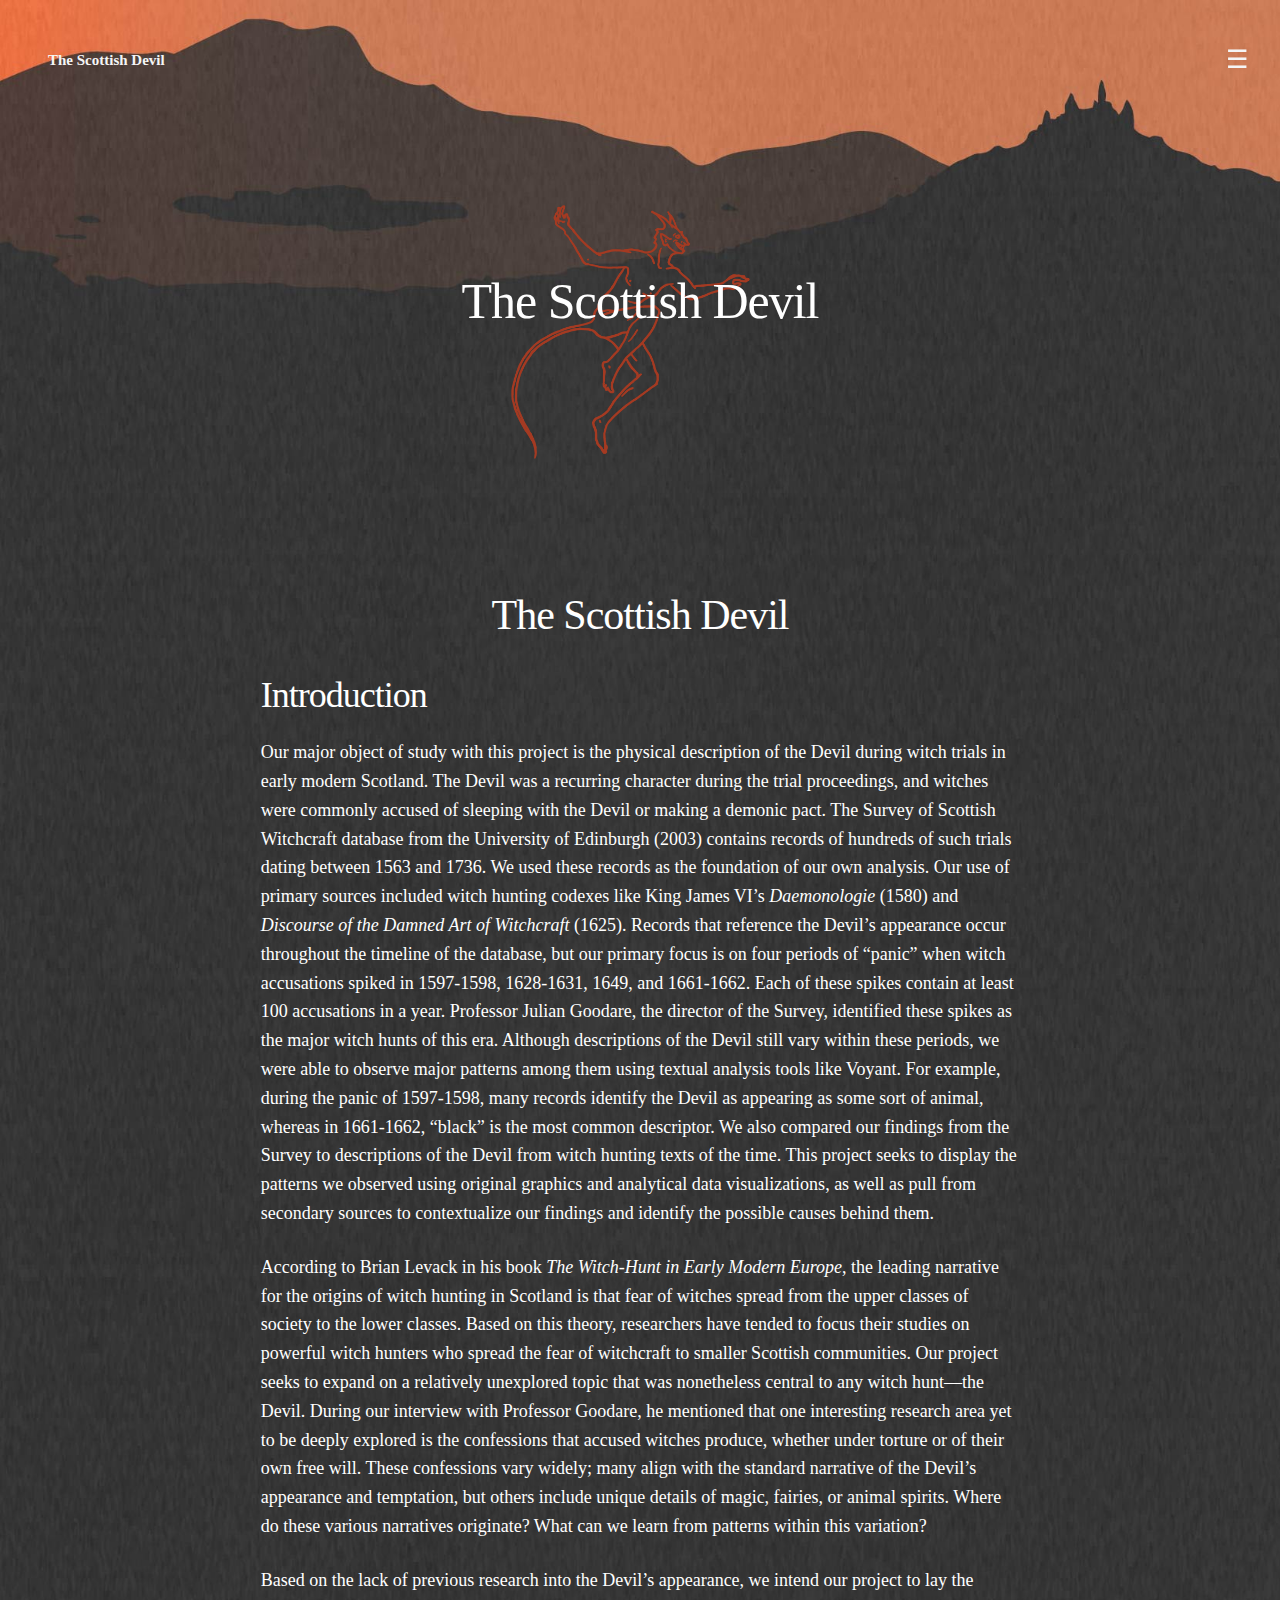
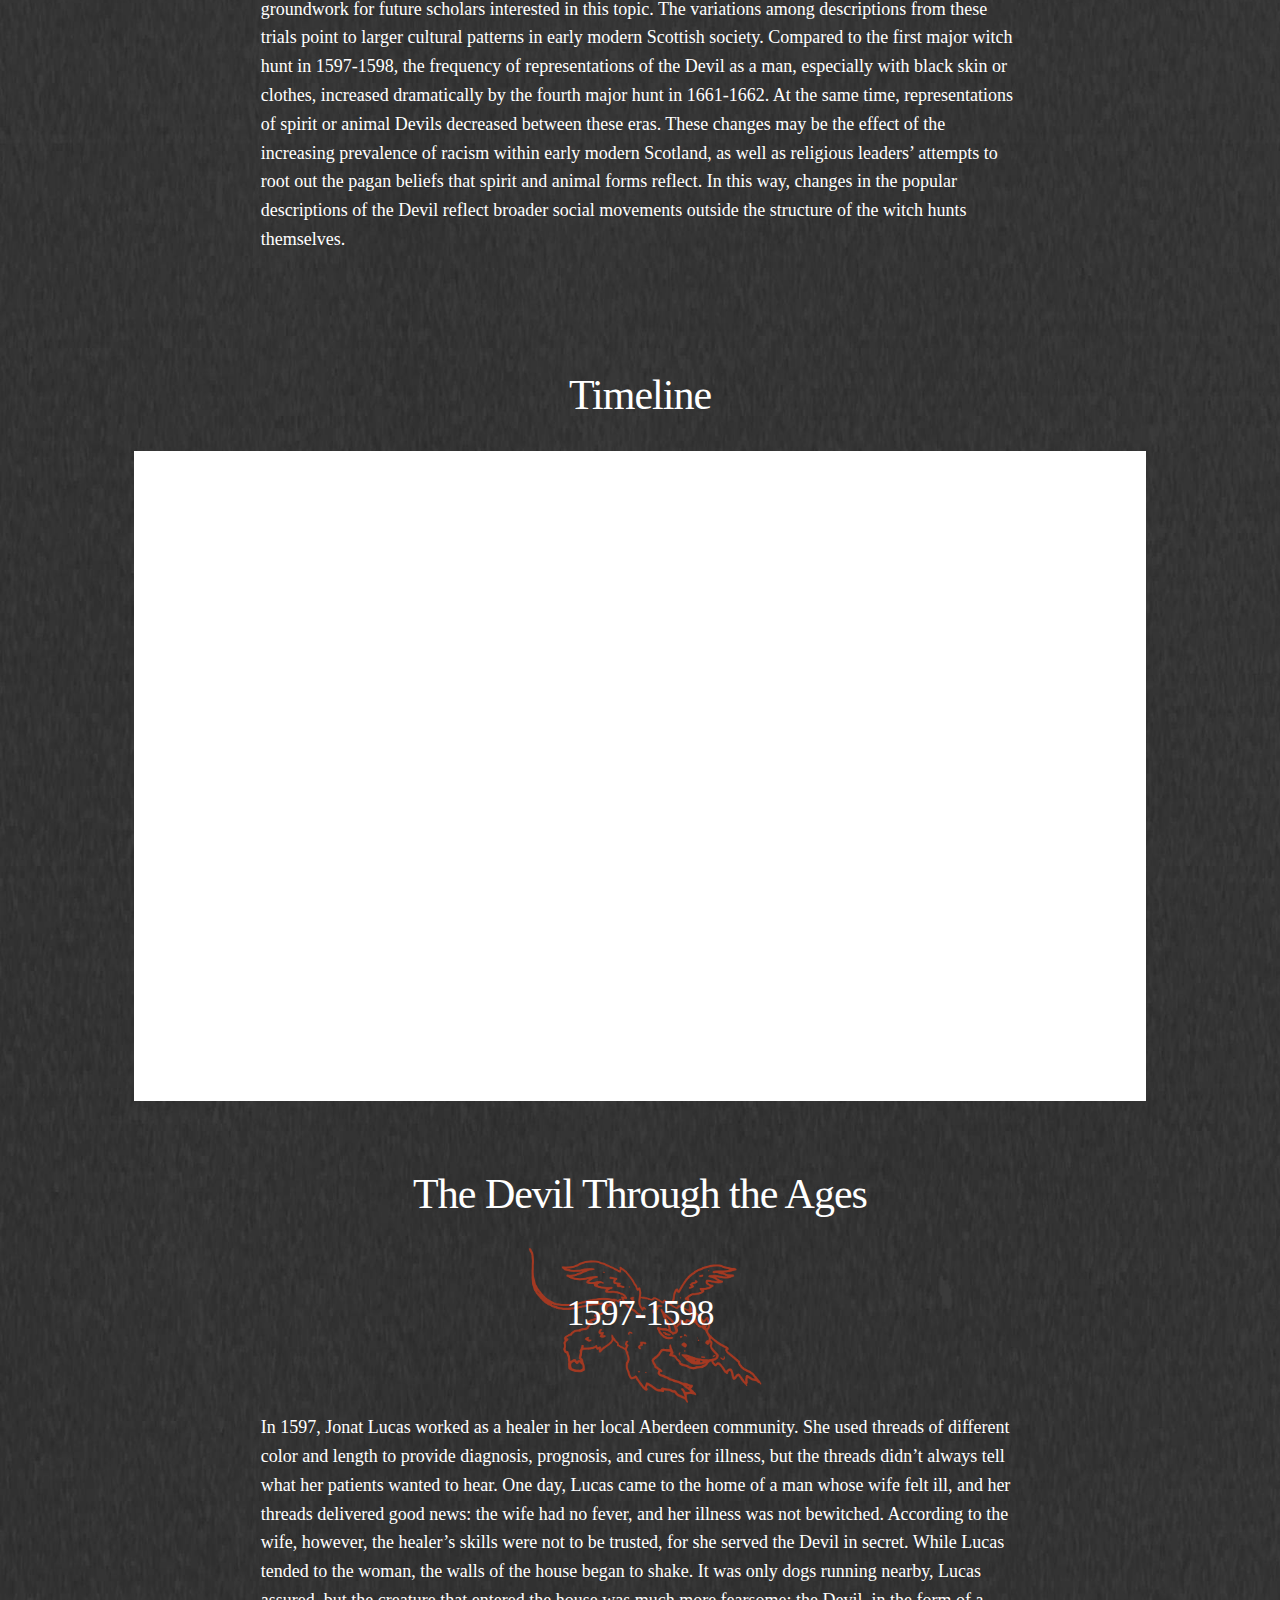
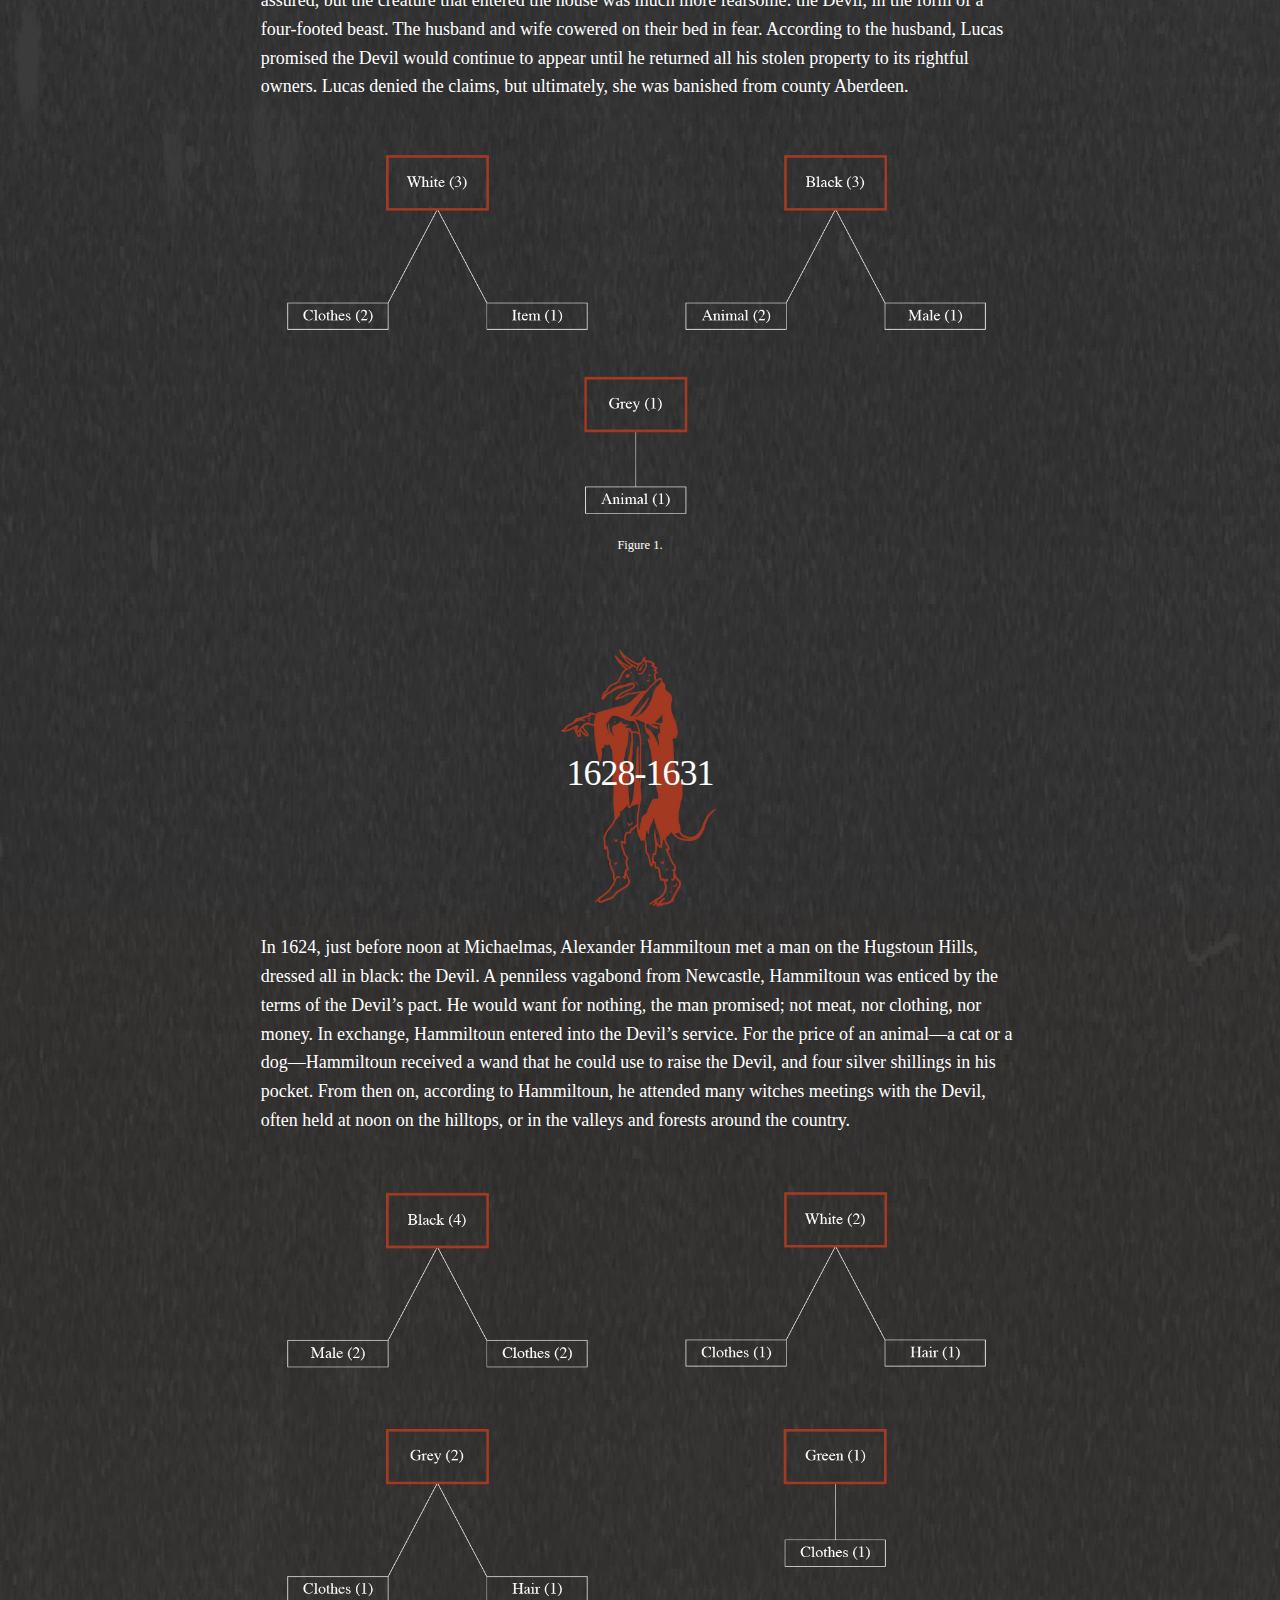
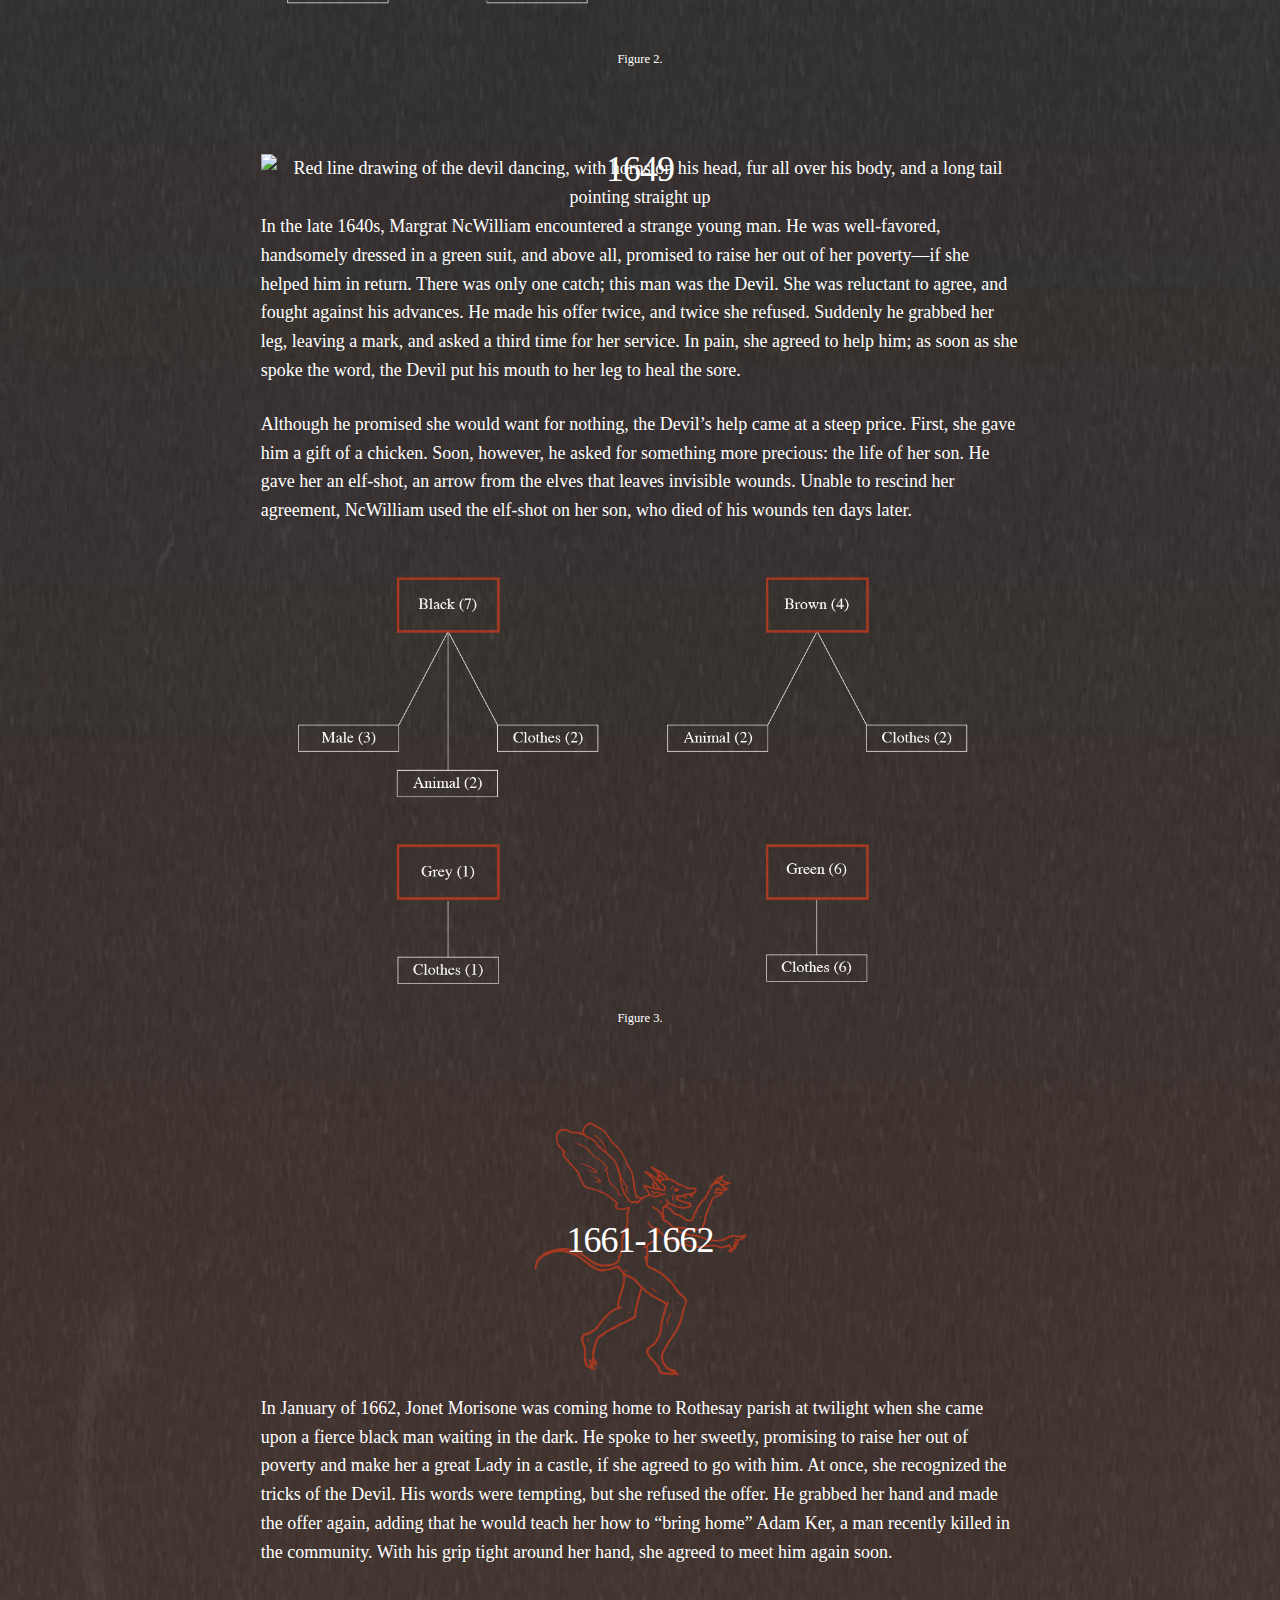
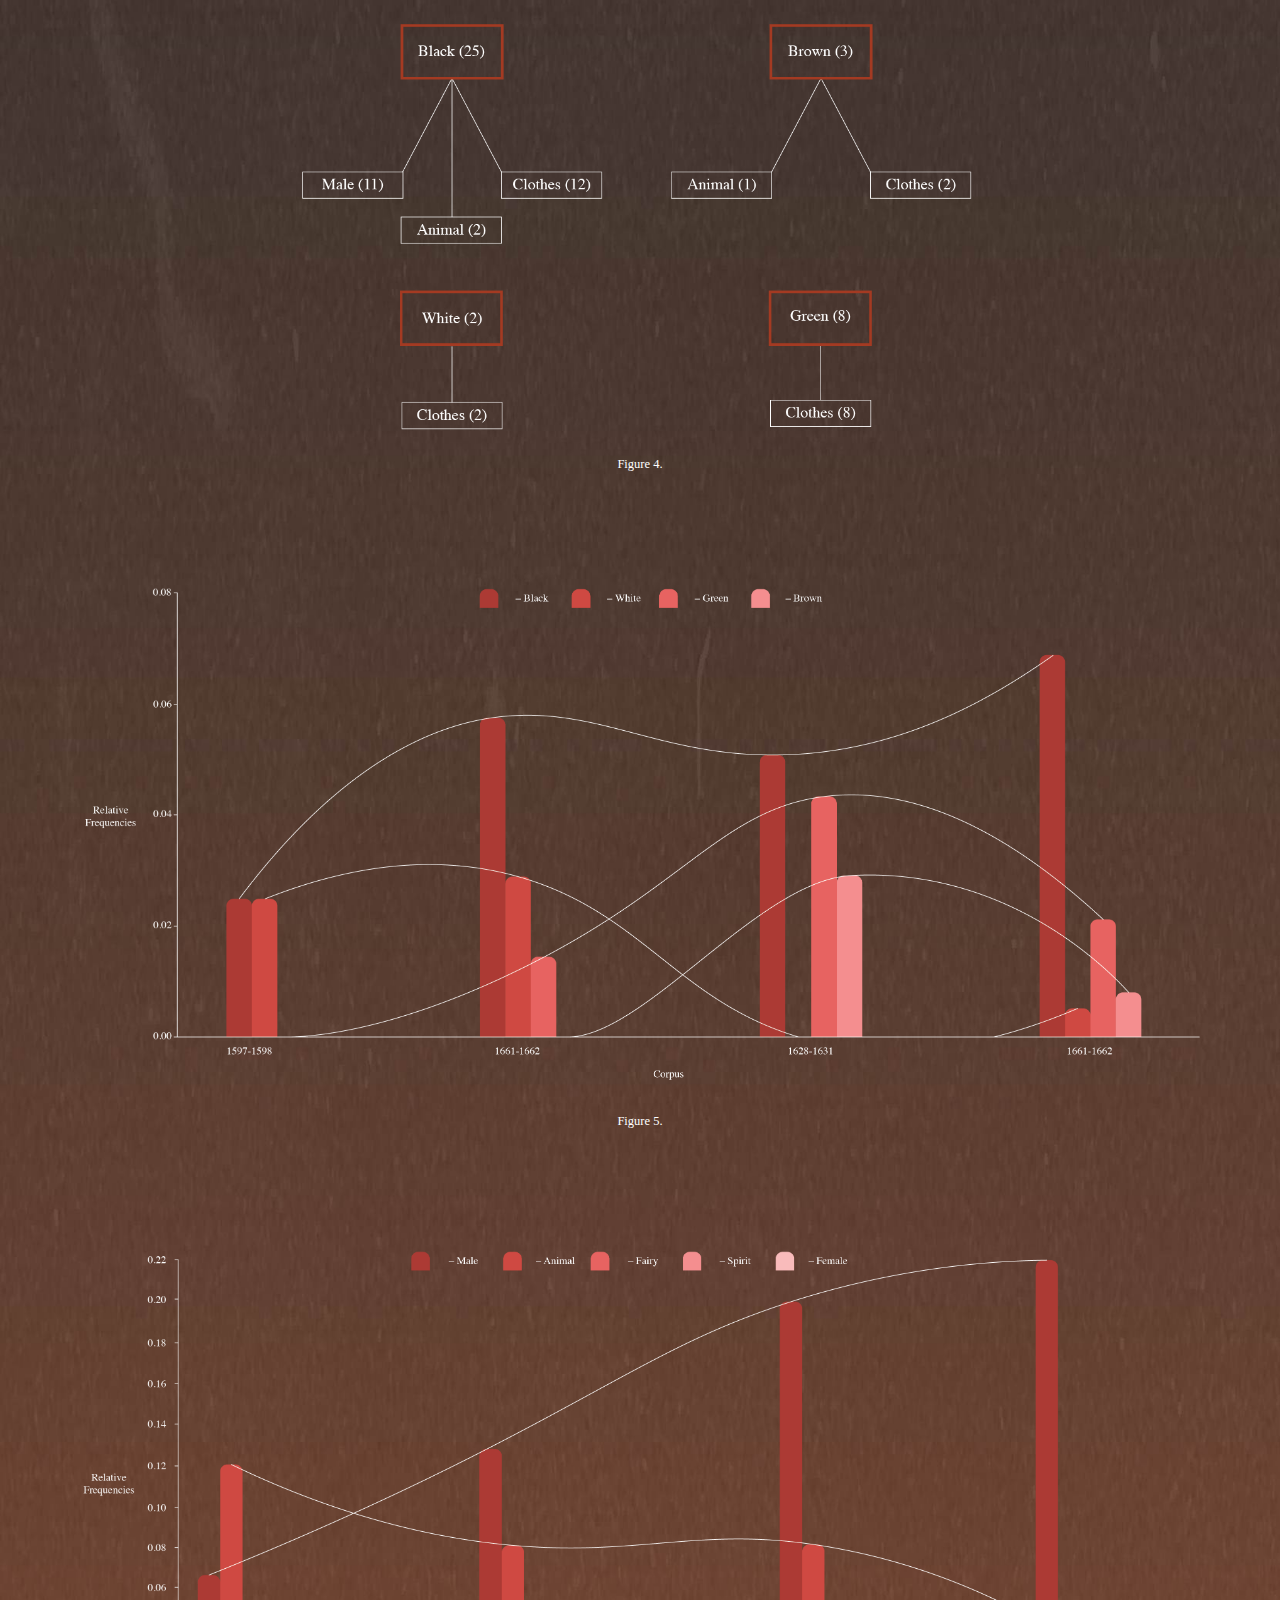
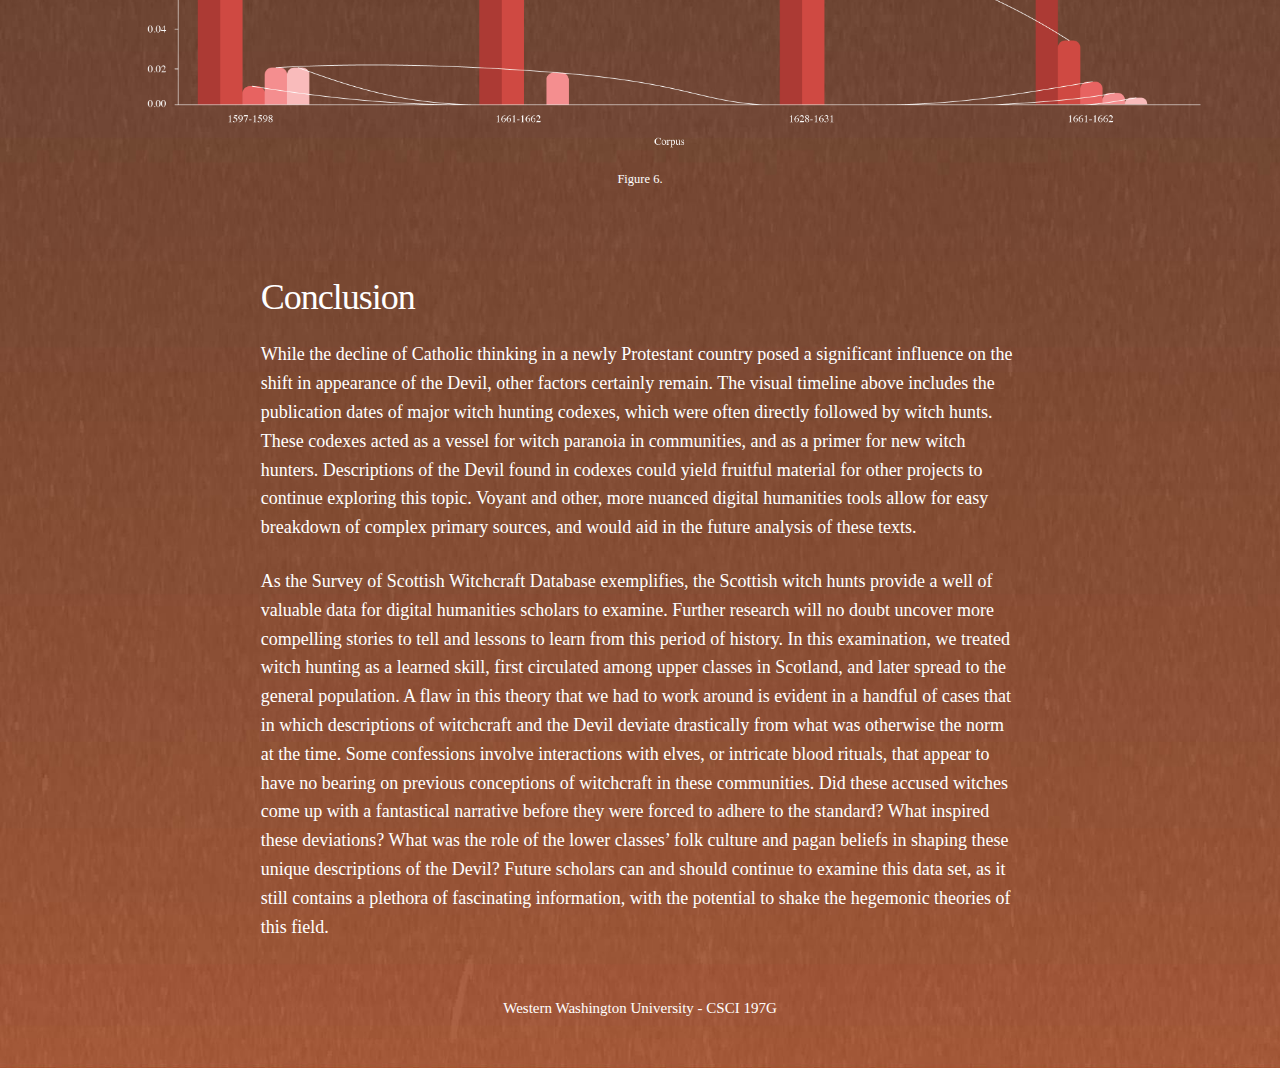
==== index.html @ db0dd02d "Update essay and nav" ====
<!DOCTYPE html>
<html lang="en">

<head>
    <meta charset="UTF-8">
    <meta name="viewport" content="width=device-width, initial-scale=1.0">


    <link rel="stylesheet" href="css/normalize.css">
    <link rel="stylesheet" href="css/skeleton.css">

    <link rel="stylesheet" href="css/style.css">

    <title>THE SCOTTISH DEVIL | HOME</title>
</head>

<body>

    <nav>

        <div class="sticky">
            <div class="topnav center">
                <a href="index.html">The Scottish Devil</a>
                <div class="topnav-right">
                    <span class="open" style="font-size:25px;" onclick="openNav()">&#9776;</span>
                </div>
            </div>
        </div>

        <div id="mySidenav" class="sidenav">
            <a href="javascript:void(0)" class="closebtn" onclick="closeNav()">&times;</a>
            <div class="overlay-content">
                <a href="#intro" onclick="closeNav()">Introduction</a>
                <a href="#timeline" onclick="closeNav()">Timeline</a>
                <a href="#hunts" class="collapsible">The Devil Through the Ages &#x2b;</a>
                <div class="content">
                    <a href="#1597" onclick="closeNav()" style="font-size: 17px;">1597-1598</a>
                    <a href="#1628" onclick="closeNav()" style="font-size: 17px;">1628-1631</a>
                    <a href="#1649" onclick="closeNav()" style="font-size: 17px;">1649</a>
                    <a href="#1661" onclick="closeNav()" style="font-size: 17px;">1661-1662</a>
                </div>
                <a href="#analysis" onclick="closeNav()">Data Analysis</a>
                <a href="#conclusion" onclick="closeNav()">Conclusion</a>
                <hr>
                <a href="about.html" onclick="closeNav()">About</a>
            </div>
        </div>

    </nav>

    <header>
        <div class="twelve columns center">
            <h1 class="overtext">The Scottish Devil</h1>
            <img class="devil1" src="images/devil1-01.png" alt="Red line drawing of the Devil dancing, with a long tail curled under his feet, horns on his head, and a wide grin on his face">
        </div>
    </header>

    <main>
        <!-- Intro Paragraphs -->

        <div id="intro" class="twelve columns center" style="padding-bottom: 30px;">
            <h2 style="padding-bottom: 10px;">The Scottish Devil</h2>
            <div class="row cont type">
                <h3>Introduction</h3>
                <p>Our major object of study with this project is the physical description of the Devil during witch
                    trials in early modern Scotland. The Devil was a recurring character during the trial proceedings,
                    and witches were commonly accused of sleeping with the Devil or making a demonic pact. The Survey of
                    Scottish Witchcraft database from the University of Edinburgh (2003) contains records of hundreds of
                    such trials dating between 1563 and 1736. We used these records as the foundation of our own
                    analysis. Our use of primary sources included witch hunting codexes like King James VI’s
                    <i>Daemonologie</i> (1580) and <i>Discourse of the Damned Art of Witchcraft</i> (1625). Records that
                    reference the Devil’s appearance occur throughout the timeline of the database, but our primary
                    focus is on four periods of “panic” when witch accusations spiked in 1597-1598, 1628-1631, 1649, and
                    1661-1662. Each of these spikes contain at least 100 accusations in a year. Professor Julian Goodare, the
                    director of the Survey, identified these spikes as the major witch hunts of this era. Although
                    descriptions of the Devil still vary within these periods, we were able to observe major patterns
                    among them using textual analysis tools like Voyant. For example, during the panic of 1597-1598,
                    many records identify the Devil as appearing as some sort of animal, whereas in 1661-1662, “black”
                    is the most common descriptor. We also compared our findings from the Survey to descriptions of the
                    Devil from witch hunting texts of the time. This project seeks to display the patterns we observed
                    using original graphics and analytical data visualizations, as well as pull from secondary sources
                    to contextualize our findings and identify the possible causes behind them. </p>
                <p>According to Brian Levack in his book <i>The Witch-Hunt in Early Modern Europe</i>, the leading
                    narrative for the origins of witch hunting in Scotland is that fear of witches spread from the upper
                    classes of society to the lower classes. Based on this theory, researchers have tended to focus
                    their studies on powerful witch hunters who spread the fear of witchcraft to smaller Scottish
                    communities. Our project seeks to expand on a relatively unexplored topic that was nonetheless
                    central to any witch hunt—the Devil. During our interview with Professor Goodare, he mentioned that one
                    interesting research area yet to be deeply explored is the confessions that accused witches produce,
                    whether under torture or of their own free will. These confessions vary widely; many align with the
                    standard narrative of the Devil’s appearance and temptation, but others include unique details of
                    magic, fairies, or animal spirits. Where do these various narratives originate? What can we learn
                    from patterns within this variation? </p>
                <p>Based on the lack of previous research into the Devil’s appearance, we intend our project to lay the
                    groundwork for future scholars interested in this topic. The variations among descriptions from
                    these trials point to larger cultural patterns in early modern Scottish society. Compared to the
                    first major witch hunt in 1597-1598, the frequency of representations of the Devil as a man,
                    especially with black skin or clothes, increased dramatically by the fourth major hunt in 1661-1662.
                    At the same time, representations of spirit or animal Devils decreased between these eras. These
                    changes may be the effect of the increasing prevalence of racism within early modern Scotland, as
                    well as religious leaders’ attempts to root out the pagan beliefs that spirit and animal forms
                    reflect. In this way, changes in the popular descriptions of the Devil reflect broader social
                    movements outside the structure of the witch hunts themselves. </p>
            </div>
        </div>

        <!-- END Intro -->

        <div class="twelve columns center timeline">
            <h2 style="padding-bottom: 10px; padding-top: 60px;" id="timeline">Timeline</h2>
            <iframe
                src="https://cdn.knightlab.com/libs/storyline/latest/embed/index.html?dataURL=https%3A%2F%2Fdocs.google.com%2Fspreadsheets%2Fd%2F19CEtyBxU3lU8woNj0zATeICKcvRnlAML57m6jwY1phI%2Fedit%23gid%3D0&amp;dataYCol=numberofwitchaccusations&amp;dataXCol=year&amp;dataDateFormat=%25Y&amp;chartDateFormat=%25Y&amp;chartYLabel=Number%20of%20Accused%20Witches&amp;sliderCardTitleCol=title&amp;sliderCardTextCol=text"
                style="width:80%;height:650px;" frameborder="0" marginwidth="0" marginheight="0" vspace="0"
                hspace="0"></iframe>
        </div>

        <!-- Hunts -->
        <div class="twelve columns center">
            <h2 style="padding-top: 60px;" id="hunts">The Devil Through the Ages</h2>
            <div class="twelve columns center">
                <h3 style="padding-top: 2em;" class="overtext" id="1597">1597-1598</h3>
                <img style="width: 20%;" src="images/1587-1598_Demon.png" alt="Red line drawing of the Devil as a beast on all fours, with horns and back hoves like a cow, a long tail and furry paws like a rat, and a wicked grin like nothing you ever want to encounter">
            </div>

            <div class="row cont type">
                <!-- devil appearance narrative -->
                <p>In 1597, Jonat Lucas worked as a healer in her local Aberdeen community. She used threads of
                    different color and length to provide diagnosis, prognosis, and cures for illness, but the threads
                    didn’t always tell what her patients wanted to hear. One day, Lucas came to the home of a man whose
                    wife felt ill, and her threads delivered good news: the wife had no fever, and her illness was not
                    bewitched. According to the wife, however, the healer’s skills were not to be trusted, for she
                    served the Devil in secret. While Lucas tended to the woman, the walls of the house began to shake.
                    It was only dogs running nearby, Lucas assured, but the creature that entered the house was much
                    more fearsome: the Devil, in the form of a four-footed beast. The husband and wife cowered on their
                    bed in fear. According to the husband, Lucas promised the Devil would continue to appear until he
                    returned all his stolen property to its rightful owners. Lucas denied the claims, but ultimately,
                    she was banished from county Aberdeen. </p>
            </div>
            <div class="row twelve columns center"><img src="images/1597-1598 Color Chart.png"
                    style="width: 70%;" alt="a series of diagrams showing the quantity and relationship of different words describing the Devil during 1597 to 1598. For analysis of this diagram, go to the data analysis section.">
                    <p style="padding-bottom: 60px;font-size: smaller;">Figure 1. </p>
                </div>
            <div class="row cont type">
                <div class="twelve columns center">
                    <h3 style="padding-top: 2em;" class="overtext" id="1628">1628-1631</h3>
                    <img style="width: 25%;" src="images/1628-1631_Demon.png" alt="Red line drawing of the Devil as a tall man with horns and a bird-like beak, wrapped in a ragged shawl. His finger points accusingly to an unseen victim.">
                </div>
                <!-- devil appearance narrative -->
                <p>In 1624, just before noon at Michaelmas, Alexander Hammiltoun met a man on the Hugstoun Hills,
                    dressed all in black: the Devil. A penniless vagabond from Newcastle, Hammiltoun was enticed by the
                    terms of the Devil’s pact. He would want for nothing, the man promised; not meat, nor clothing, nor
                    money. In exchange, Hammiltoun entered into the Devil’s service. For the price of an animal—a cat or
                    a dog—Hammiltoun received a wand that he could use to raise the Devil, and four silver shillings in
                    his pocket. From then on, according to Hammiltoun, he attended many witches meetings with the Devil,
                    often held at noon on the hilltops, or in the valleys and forests around the country. </p>
            </div>
            <div class="row twelve columns center"><img src="images/1628-1631 Color Chart.png"
                    style="width: 70%;" alt="a series of diagrams showing the quantity and relationship of different words describing the Devil during 1628 to 1631. For analysis of this diagram, go to the data analysis section.">
                    <p style="padding-bottom: 60px;font-size: smaller;">Figure 2. </p></div>
            <div class="row cont type">
                <div class="twelve columns center">
                    <h3 style="padding-top: 2em;" class="overtext" id="1649">1649</h3>
                    <img style="width: 40%;" src="images/1649-demon.png" alt="Red line drawing of the devil dancing, with horns on his head, fur all over his body, and a long tail pointing straight up">
                </div>
                <!-- devil appearance narrative -->
                <p>In the late 1640s, Margrat NcWilliam encountered a strange young man. He was well-favored, handsomely
                    dressed in a green suit, and above all, promised to raise her out of her poverty—if she helped him
                    in return. There was only one catch; this man was the Devil. She was reluctant to agree, and fought
                    against his advances. He made his offer twice, and twice she refused. Suddenly he grabbed her leg,
                    leaving a mark, and asked a third time for her service. In pain, she agreed to help him; as soon as
                    she spoke the word, the Devil put his mouth to her leg to heal the sore. </p>
                <p>Although he promised she would want for nothing, the Devil’s help came at a steep price. First, she
                    gave him a gift of a chicken. Soon, however, he asked for something more precious: the life of her
                    son. He gave her an elf-shot, an arrow from the elves that leaves invisible wounds. Unable to
                    rescind her agreement, NcWilliam used the elf-shot on her son, who died of his wounds ten days
                    later. </p>
            </div>
            <div class="row twelve columns center"><img src="images/1649 Color Chart.png" style="width: 70%;" alt="a series of diagrams showing the quantity and relationship of different words describing the Devil during 1649. For analysis of this diagram, go to the data analysis section.">
                <p style="padding-bottom: 60px;font-size: smaller;">Figure 3. </p>
            </div>
        </div>
        </div>
        <div class="row cont type">
            <div class="twelve columns center">
                <h3 style="padding-top: 2em;" class="overtext" id="1661">1661-1662</h3>
                <img style="width: 30%;" src="images/1661-1662_Demon.png" alt="Red line drawing of the devil as a thin man with an elvish face and ears, fairy-like wings, and a tail curling downward">
            </div>
            <!-- devil appearance narrative -->
            <p>In January of 1662, Jonet Morisone was coming home to Rothesay parish at twilight when she came upon a
                fierce black man waiting in the dark. He spoke to her sweetly, promising to raise her out of poverty and
                make her a great Lady in a castle, if she agreed to go with him. At once, she recognized the tricks of
                the Devil. His words were tempting, but she refused the offer. He grabbed her hand and made the offer
                again, adding that he would teach her how to “bring home” Adam Ker, a man recently killed in the
                community. With his grip tight around her hand, she agreed to meet him again soon. </p>
        </div>
        <div class="row twelve columns center"><img src="images/1661-1662 Color Chart.png"
                style="width: 70%;" alt="a series of diagrams showing the quantity and relationship of different words describing the Devil during 1661 to 1662. For analysis of this diagram, go to the data analysis section.">
                <p style="padding-bottom: 60px;font-size: smaller;">Figure 4. </p>
            </div>
        </div>
        <!-- END Hunts -->


        <div class="row center">
            <div class="twelve columns center">
                <img style="width: 90%;" src="images/Black_White_Green_Brown_Chart.png" alt="a graph showing the frequency of the words black, white, green, and brown during each of the four major Scottish witch hunts. For analysis of this diagram, go to the data analysis section.">
            </div>
            <p style="padding-bottom: 60px;font-size: smaller;">Figure 5. </p>
        </div>

        <div class="row center">
            <div class="twelve columns center">
                <img style="width: 90%;" src="images/male_animal_fairy_spirit_female_Chart.png" alt="a graph showing the frequency of the words male, female, animal, fairy, and spirit during each of the four major Scottish witch hunts. For analysis of this diagram, go to the data analysis section.">
            </div>
            <p style="padding-bottom: 60px;font-size: smaller;">Figure 6. </p>
        </div>
    
        <!-- ANALYSIS -->
        <div id="narrative" class="twelve columns center" style="padding-bottom: 30px;">
            <div class="row cont type">
                <h3 id="analysis>Data Analysis</h3>
                <p>As mentioned earlier, this project frames its analysis on the theory that a majority of individuals accused of practicing witchcraft were not, in fact, witches. According to Levac [?], although many accused witches confessed their own guilt, these confessions often came under threat or pain of torture, at which point the accused parroted the prevailing story that those in power—witch hunters and others involved in the witch-hunting system—wanted to hear. This framework holds that the fear of witchcraft and the phenomena of witch-hunting are learned skills which begin in the upper classes of a society, spread by way of witch-hunting codexes, traveling witch hunters, and professional demonologists. The trending fear then transfers to lower classes by way of sermons, public meetings, and general conversation (Levack, 26). With this framework applied to our area of interest—appearances of the Devil during the major Scottish witch hunts—a series of questions arise. First, is there a significant change in the representation of the Devil’s appearance over time? Second, if this change is significant, what does the variation mean? Who benefits? Who suffers? And what happened in Scotland to cause this change? </p>
                <p>To address these questions, we begin with several visualizations of the quantitative data. The word trees in figures 1-4 break down how many times each color appears in the data and what it describes (men, clothing, hair, animals, or other items). These trees provide much-needed context for each descriptor, but they lack a comparative goal. Figures 5 and 6 compare the most common words associated with the Devil’s appearance in each of the four major hunts. Figure 5 displays the frequency of different colors in the data, while Figure 6 displays the frequency of different forms the Devil took (male, female, animal, etc). </p>
                <p>Looking at the comparative graphs, the significance of variations in the data remains hard to determine. In Figure 5, the frequency of “black” increases slightly from 2.8% in the 1597-98 hunt to 7.6% in 1661-62. Figures 1-4 also indicate that “black” consistently describes animals, clothing, and/or men during each of the hunts. While the consistent prevalence of “black” as a descriptor for the Devil is noteworthy, the change in frequency does not appear statistically significant. More significant variation appears in Figure 6, with the usage of “male” and “animal” describing the Devil’s form. The graph shows an increase “male” forms rising between each hunt, from a low of 6.4% in 1597-98 to a high of 21.9% in 1661-62. Conversely, the appearance of “animal” forms decreases over the same years from 11.9% to 3.2%. Even without statistical analysis, the shift from identifying the Devil predominantly as an animal to almost entirely as a man constitutes a significant change in less than 100 years of popular conception. But, the question remains, what does this change in the Devil from an animal to a man signify? </p>
                <p>The first place to look for the Devil is Christian discourse. The Witchcraft act of 1563 passed in Scotland three years after the Scottish reformation. By the 1560, protestants made up a large majority of the country, and established the Protestant National Church in 1567 (Levack 105). Early protestant writers such as Martin Luther and Jean Calvin approached the topic of the Devil similarly to their medieval Catholic predecessors, who claimed that the Devil is present in the world of men, and will attempt to harm people both physically and spiritually. Protestants, however, stressed the significance of spiritual damage more. They claimed that the Devil works as a trickster and tries to deceive humans into doing wrong. Despite this, protestant writers did not necessarily connect the Devil to witchcraft. Instead, the general awareness that demonic powers may be afoot made individuals more suspicious of magic and witches within their community (Levack 96-98). The Devil’s early appearance as an animal, who can harm people physically, suggests remnants from the Catholic version of the Devil. As protestant thinking becomes more widespread, the Devil morphs into a man who can harm people spiritually, by causing them to live immoral lives. This shift is evident in the narrative examples above. Jonat Lucas’s case in 1597 describes the Devil in the shape of “a four-footed beast,” who threatens a man with its physical presence. In Jonet Morisone’s case, however, the Devil appears as a man who tempts her with immoral desires, including wealth and bringing a man back from the dead. While his physical presence does pose a threat, his words are what cause her downfall, demonstrating the spiritual harm that Protestant writers warned against. </p>
                <h3 id="conclusion">Conclusion</h3>
                <p>While the decline of Catholic thinking in a newly Protestant country posed a significant influence on the shift in appearance of the Devil, other factors certainly remain. The visual timeline above includes the publication dates of major witch hunting codexes, which were often directly followed by witch hunts. These codexes acted as a vessel for witch paranoia in communities, and as a primer for new witch hunters. Descriptions of the Devil found in codexes could yield fruitful material for other projects to continue exploring this topic. Voyant and other, more nuanced digital humanities tools allow for easy breakdown of complex primary sources, and would aid in the future analysis of these texts. </p>
                <p>As the Survey of Scottish Witchcraft Database exemplifies, the Scottish witch hunts provide a well of valuable data for digital humanities scholars to examine. Further research will no doubt uncover more compelling stories to tell and lessons to learn from this period of history. In this examination, we treated witch hunting as a learned skill, first circulated among upper classes in Scotland, and later spread to the general population. A flaw in this theory that we had to work around is evident in a handful of cases that in which descriptions of witchcraft and the Devil deviate drastically from what was otherwise the norm at the time. Some confessions involve interactions with elves, or intricate blood rituals, that appear to have no bearing on previous conceptions of witchcraft in these communities. Did these accused witches come up with a fantastical narrative before they were forced to adhere to the standard? What inspired these deviations? What was the role of the lower classes’ folk culture and pagan beliefs in shaping these unique descriptions of the Devil? Future scholars can and should continue to examine this data set, as it still contains a plethora of fascinating information, with the potential to shake the hegemonic theories of this field. </p>
            </div>
        </div>
        <!-- END ANALYSIS -->

        <script src="js/script.js"></script>

    </main>

    <footer>
        <p>Western Washington University - CSCI 197G</p>
    </footer>

</body>

</html>
---- css/skeleton.css ----
/*
* Skeleton V2.0.4
* Copyright 2014, Dave Gamache
* www.getskeleton.com
* Free to use under the MIT license.
* http://www.opensource.org/licenses/mit-license.php
* 12/29/2014
*/


/* Table of contents
––––––––––––––––––––––––––––––––––––––––––––––––––
- Grid
- Base Styles
- Typography
- Links
- Buttons
- Forms
- Lists
- Code
- Tables
- Spacing
- Utilities
- Clearing
- Media Queries
*/


/* Grid
–––––––––––––––––––––––––––––––––––––––––––––––––– */
.container {
  position: relative;
  width: 100%;
  max-width: 960px;
  margin: 0 auto;
  padding: 0 20px;
  box-sizing: border-box; }
.column,
.columns {
  width: 100%;
  float: left;
  box-sizing: border-box; }

/* For devices larger than 400px */
@media (min-width: 400px) {
  .container {
    width: 85%;
    padding: 0; }
}

/* For devices larger than 550px */
@media (min-width: 550px) {
  .container {
    width: 80%; }
  .column,
  .columns {
    margin-left: 4%; }
  .column:first-child,
  .columns:first-child {
    margin-left: 0; }

  .one.column,
  .one.columns                    { width: 4.66666666667%; }
  .two.columns                    { width: 13.3333333333%; }
  .three.columns                  { width: 22%;            }
  .four.columns                   { width: 30.6666666667%; }
  .five.columns                   { width: 39.3333333333%; }
  .six.columns                    { width: 48%;            }
  .seven.columns                  { width: 56.6666666667%; }
  .eight.columns                  { width: 65.3333333333%; }
  .nine.columns                   { width: 74.0%;          }
  .ten.columns                    { width: 82.6666666667%; }
  .eleven.columns                 { width: 91.3333333333%; }
  .twelve.columns                 { width: 100%; margin-left: 0; }

  .one-third.column               { width: 30.6666666667%; }
  .two-thirds.column              { width: 65.3333333333%; }

  .one-half.column                { width: 48%; }

  /* Offsets */
  .offset-by-one.column,
  .offset-by-one.columns          { margin-left: 8.66666666667%; }
  .offset-by-two.column,
  .offset-by-two.columns          { margin-left: 17.3333333333%; }
  .offset-by-three.column,
  .offset-by-three.columns        { margin-left: 26%;            }
  .offset-by-four.column,
  .offset-by-four.columns         { margin-left: 34.6666666667%; }
  .offset-by-five.column,
  .offset-by-five.columns         { margin-left: 43.3333333333%; }
  .offset-by-six.column,
  .offset-by-six.columns          { margin-left: 52%;            }
  .offset-by-seven.column,
  .offset-by-seven.columns        { margin-left: 60.6666666667%; }
  .offset-by-eight.column,
  .offset-by-eight.columns        { margin-left: 69.3333333333%; }
  .offset-by-nine.column,
  .offset-by-nine.columns         { margin-left: 78.0%;          }
  .offset-by-ten.column,
  .offset-by-ten.columns          { margin-left: 86.6666666667%; }
  .offset-by-eleven.column,
  .offset-by-eleven.columns       { margin-left: 95.3333333333%; }

  .offset-by-one-third.column,
  .offset-by-one-third.columns    { margin-left: 34.6666666667%; }
  .offset-by-two-thirds.column,
  .offset-by-two-thirds.columns   { margin-left: 69.3333333333%; }

  .offset-by-one-half.column,
  .offset-by-one-half.columns     { margin-left: 52%; }

}


/* Base Styles
–––––––––––––––––––––––––––––––––––––––––––––––––– */
/* NOTE
html is set to 62.5% so that all the REM measurements throughout Skeleton
are based on 10px sizing. So basically 1.5rem = 15px :) */
html {
  font-size: 62.5%; }
body {
  font-size: 1.5em; /* currently ems cause chrome bug misinterpreting rems on body element */
  line-height: 1.6;
  font-weight: 400;
  /* font-family: "Raleway", "HelveticaNeue", "Helvetica Neue", Helvetica, Arial, sans-serif; */
  color: #333; }


/* Typography
–––––––––––––––––––––––––––––––––––––––––––––––––– */
h1, h2, h3, h4, h5, h6 {
  margin-top: 0;
  margin-bottom: 2rem;
  font-weight: 300; }
h1 { font-size: 4.0rem; line-height: 1.2;  letter-spacing: -.1rem;}
h2 { font-size: 3.6rem; line-height: 1.25; letter-spacing: -.1rem; }
h3 { font-size: 3.0rem; line-height: 1.3;  letter-spacing: -.1rem; }
h4 { font-size: 2.4rem; line-height: 1.35; letter-spacing: -.08rem; }
h5 { font-size: 1.8rem; line-height: 1.5;  letter-spacing: -.05rem; }
h6 { font-size: 1.5rem; line-height: 1.6;  letter-spacing: 0; }

/* Larger than phablet */
@media (min-width: 550px) {
  h1 { font-size: 5.0rem; }
  h2 { font-size: 4.2rem; }
  h3 { font-size: 3.6rem; }
  h4 { font-size: 3.0rem; }
  h5 { font-size: 2.4rem; }
  h6 { font-size: 1.5rem; }
}

p {
  margin-top: 0; }


/* Links
–––––––––––––––––––––––––––––––––––––––––––––––––– */
a {
  color: #1EAEDB; }
a:hover {
  color: #0FA0CE; }


/* Buttons
–––––––––––––––––––––––––––––––––––––––––––––––––– */

.button,
button,
input[type="submit"],
input[type="reset"],
input[type="button"] {
  display: inline-block;
  height: 38px;
  padding: 0 30px;
  color: #555;
  text-align: center;
  font-size: 11px;
  font-weight: 600;
  line-height: 38px;
  letter-spacing: .1rem;
  /* text-transform: uppercase; */
  text-decoration: none;
  white-space: nowrap;
  background-color: transparent;
  border-radius: 4px;
  border: 1px solid #bbb;
  cursor: pointer;
  box-sizing: border-box; }
.button:hover,
button:hover,
input[type="submit"]:hover,
input[type="reset"]:hover,
input[type="button"]:hover,
.button:focus,
button:focus,
input[type="submit"]:focus,
input[type="reset"]:focus,
input[type="button"]:focus {
  color: #fff;
  border-color: #888;
  outline: 0; }
.button.button-primary,
button.button-primary,
input[type="submit"].button-primary,
input[type="reset"].button-primary,
input[type="button"].button-primary {
  color: #FFF;
  background-color: #33C3F0;
  border-color: #33C3F0; }
.button.button-primary:hover,
button.button-primary:hover,
input[type="submit"].button-primary:hover,
input[type="reset"].button-primary:hover,
input[type="button"].button-primary:hover,
.button.button-primary:focus,
button.button-primary:focus,
input[type="submit"].button-primary:focus,
input[type="reset"].button-primary:focus,
input[type="button"].button-primary:focus {
  color: #FFF;
  background-color: #1EAEDB;
  border-color: #1EAEDB; }


/* Forms
–––––––––––––––––––––––––––––––––––––––––––––––––– */
input[type="email"],
input[type="number"],
input[type="search"],
input[type="text"],
input[type="tel"],
input[type="url"],
input[type="password"],
textarea,
select {
  height: 38px;
  padding: 6px 10px; /* The 6px vertically centers text on FF, ignored by Webkit */
  background-color: #fff;
  border: 1px solid #D1D1D1;
  border-radius: 4px;
  box-shadow: none;
  box-sizing: border-box; }
/* Removes awkward default styles on some inputs for iOS */
input[type="email"],
input[type="number"],
input[type="search"],
input[type="text"],
input[type="tel"],
input[type="url"],
input[type="password"],
textarea {
  -webkit-appearance: none;
     -moz-appearance: none;
          appearance: none; }
textarea {
  min-height: 65px;
  padding-top: 6px;
  padding-bottom: 6px; }
input[type="email"]:focus,
input[type="number"]:focus,
input[type="search"]:focus,
input[type="text"]:focus,
input[type="tel"]:focus,
input[type="url"]:focus,
input[type="password"]:focus,
textarea:focus,
select:focus {
  border: 1px solid #33C3F0;
  outline: 0; }
label,
legend {
  display: block;
  margin-bottom: .5rem;
  font-weight: 600; }
fieldset {
  padding: 0;
  border-width: 0; }
input[type="checkbox"],
input[type="radio"] {
  display: inline; }
label > .label-body {
  display: inline-block;
  margin-left: .5rem;
  font-weight: normal; }


/* Lists
–––––––––––––––––––––––––––––––––––––––––––––––––– */
ul {
  list-style: circle inside; }
ol {
  list-style: decimal inside; }
ol, ul {
  padding-left: 0;
  margin-top: 0; }
ul ul,
ul ol,
ol ol,
ol ul {
  margin: 1.5rem 0 1.5rem 3rem;
  font-size: 90%; }
li {
  margin-bottom: 1rem; }


/* Code
–––––––––––––––––––––––––––––––––––––––––––––––––– */
code {
  padding: .2rem .5rem;
  margin: 0 .2rem;
  font-size: 90%;
  white-space: nowrap;
  background: #F1F1F1;
  border: 1px solid #E1E1E1;
  border-radius: 4px; }
pre > code {
  display: block;
  padding: 1rem 1.5rem;
  white-space: pre; }


/* Tables
–––––––––––––––––––––––––––––––––––––––––––––––––– */
th,
td {
  padding: 12px 15px;
  text-align: left;
  border-bottom: 1px solid #E1E1E1; }
th:first-child,
td:first-child {
  padding-left: 0; }
th:last-child,
td:last-child {
  padding-right: 0; }


/* Spacing
–––––––––––––––––––––––––––––––––––––––––––––––––– */
button,
.button {
  margin-bottom: 1rem; }
input,
textarea,
select,
fieldset {
  margin-bottom: 1.5rem; }
pre,
blockquote,
dl,
figure,
table,
p,
ul,
ol,
form {
  margin-bottom: 2.5rem; }


/* Utilities
–––––––––––––––––––––––––––––––––––––––––––––––––– */
.u-full-width {
  width: 100%;
  box-sizing: border-box; }
.u-max-full-width {
  max-width: 100%;
  box-sizing: border-box; }
.u-pull-right {
  float: right; }
.u-pull-left {
  float: left; }


/* Misc
–––––––––––––––––––––––––––––––––––––––––––––––––– */
hr {
  margin-top: 3rem;
  margin-bottom: 3.5rem;
  border-width: 0;
  border-top: 1px solid #E1E1E1; }


/* Clearing
–––––––––––––––––––––––––––––––––––––––––––––––––– */

/* Self Clearing Goodness */
.container:after,
.row:after,
.u-cf {
  content: "";
  display: table;
  clear: both; }


/* Media Queries
–––––––––––––––––––––––––––––––––––––––––––––––––– */
/*
Note: The best way to structure the use of media queries is to create the queries
near the relevant code. For example, if you wanted to change the styles for buttons
on small devices, paste the mobile query code up in the buttons section and style it
there.
*/


/* Larger than mobile */
@media (min-width: 400px) {}

/* Larger than phablet (also point when grid becomes active) */
@media (min-width: 550px) {}

/* Larger than tablet */
@media (min-width: 750px) {}

/* Larger than desktop */
@media (min-width: 1000px) {}

/* Larger than Desktop HD */
@media (min-width: 1200px) {}
---- css/style.css ----
html{
    cursor: crosshair;
    font-family: "Lato";
    scroll-behavior: smooth;
}

.type{
    text-align: left;
    font-size: large;
}

body {
    background-color: #292929;
    background-image: url("../images/background.jpg");
    background-size: cover;
    background-repeat: no-repeat;
    color: #ffffff;
    font-family: "Lato";
}

.topnav{
    overflow: hidden;
    background-color: none;
    color: #f1efed;
}

.topnav a {
    float: left;
    padding: 40px;
    color: whitesmoke;
    text-decoration: none;
    font-weight: 600;
}

.topnav a:hover{
    cursor: default;
    transition: .3s;
    color: #818181;
}

.topnav-right span{
    position: fixed;
    padding: 32px;
    right: 0;
    font-size: 25px;
    color: whitesmoke;
    transition: .5s;
    z-index: 2;
    }

/*.sticky{
    position: fixed;
}*/

.open:hover{
    color: #818181;
    cursor: default;
}

.sidenav {
    height: 0%;
    width: 100%;
    position: fixed;
    z-index: 99;
    top: 0;
    left: 0;
    background-color: rgba(0,0,0, 0.90);
    overflow-y: hidden;
    transition: .5s;
    /* height: 100%;
    width: 0;
    position: fixed;
    z-index: 1;
    top: 0;
    right: 0;
    background-color: rgba(0, 0, 0, 0.85);
    color: black;
    overflow-x: hidden;
    transition: 0.5s;
    padding-top: 60px;
    float: left;
    cursor: default; */
}

.sidenav a {
    padding: 8px 8px 8px 32px;
    text-decoration: none;
    font-size: 25px;
    color: #f1f1f1;
    display: block;
    transition: 0.5s;
    cursor: default;
    text-align: center;
}

.overlay-content{
    color: #f1f1f1;
    width: 100%;
    text-align: center;
    margin-top: 15%;
}

.sidenav a:hover {
    color: #818181;
}

.sidenav .closebtn {
    position: absolute;
    top: 0;
    right: 25px;
    font-size: 36px;
    margin-left: 50px;
    padding-top: 20px;
    color: white;
}

.sidenav .closebtn:hover{
    color: #818181;
}

.overtext{
    position: absolute;
    top: 50%;
    left: 50%;
    padding-bottom: 100px;
    transform: translate(-50%, -50%);
    text-align: center;
}

.devil1{
    width: 50%;
    z-index: -99;
    padding-top: 20px;
    padding-bottom: 50px;
    position: relative;
    width: 400px;
}

.center{
    text-align: center;
    position: relative;
}

.cont{
    padding-left: 20%;
    padding-right: 20%;
}

.annotation {
    padding-left:50px;
}

.hanging-indent {
    padding-left: 50px;
    text-indent: -50px;
    font-size: 1.25em;
}

/* Collapsibles */
.collapsible {
    color: white;
    cursor: pointer;
    padding: 18px;
    border: none;
    text-align: center;
    outline: none;
    font-size: 15px;
}

.collapsible:after {
    /* content: '\02795'; */
    font-size: 13px;
    color: white;
    float: right;
    margin-left: 5px;
}
  
.active, .collapsible:hover {
    color: white;
    border: none;
}

/* .active::after {
    content: "\2796";
} */
  
.content {
    max-height: 0;
    overflow: hidden;
    transition: max-height 0.0s ease-out;
    /* background-color: #f1f1f1; */
}

.col{
    color: white;
}

.col:hover{
    color: grey;
    transition: .5s;
    cursor: default;
}

/* END Collapsibles */

iframe{
    background-color: white;
}

footer{
    text-align: center;
    padding: 15px;
}

@media screen and (max-height: 450px) {
    .sidenav {padding-top: 15px;}
    .sidenav a {font-size: 18px;}
    .type{
        text-align: center;
    }
}

@media (max-width: 600px){
    .devil1 {width: 300px;}
    .type{
        text-align: center;
    }
}
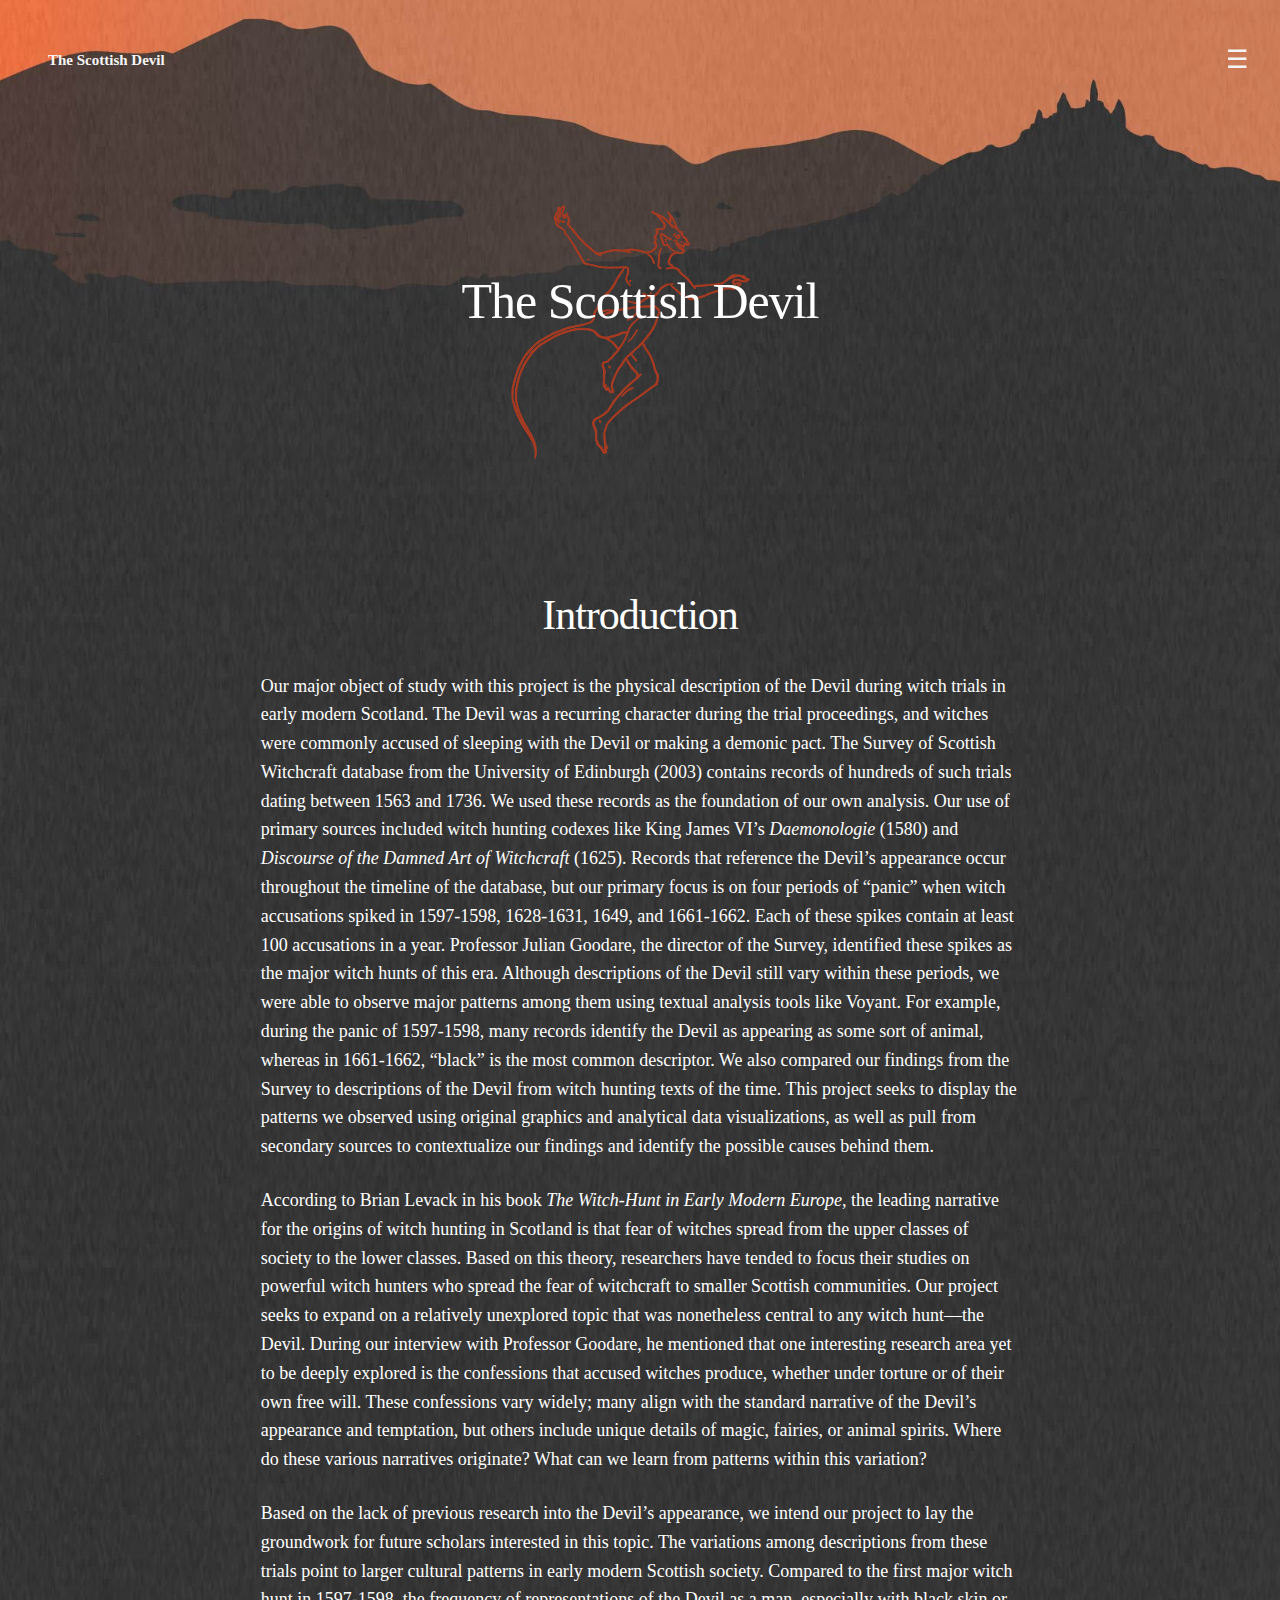
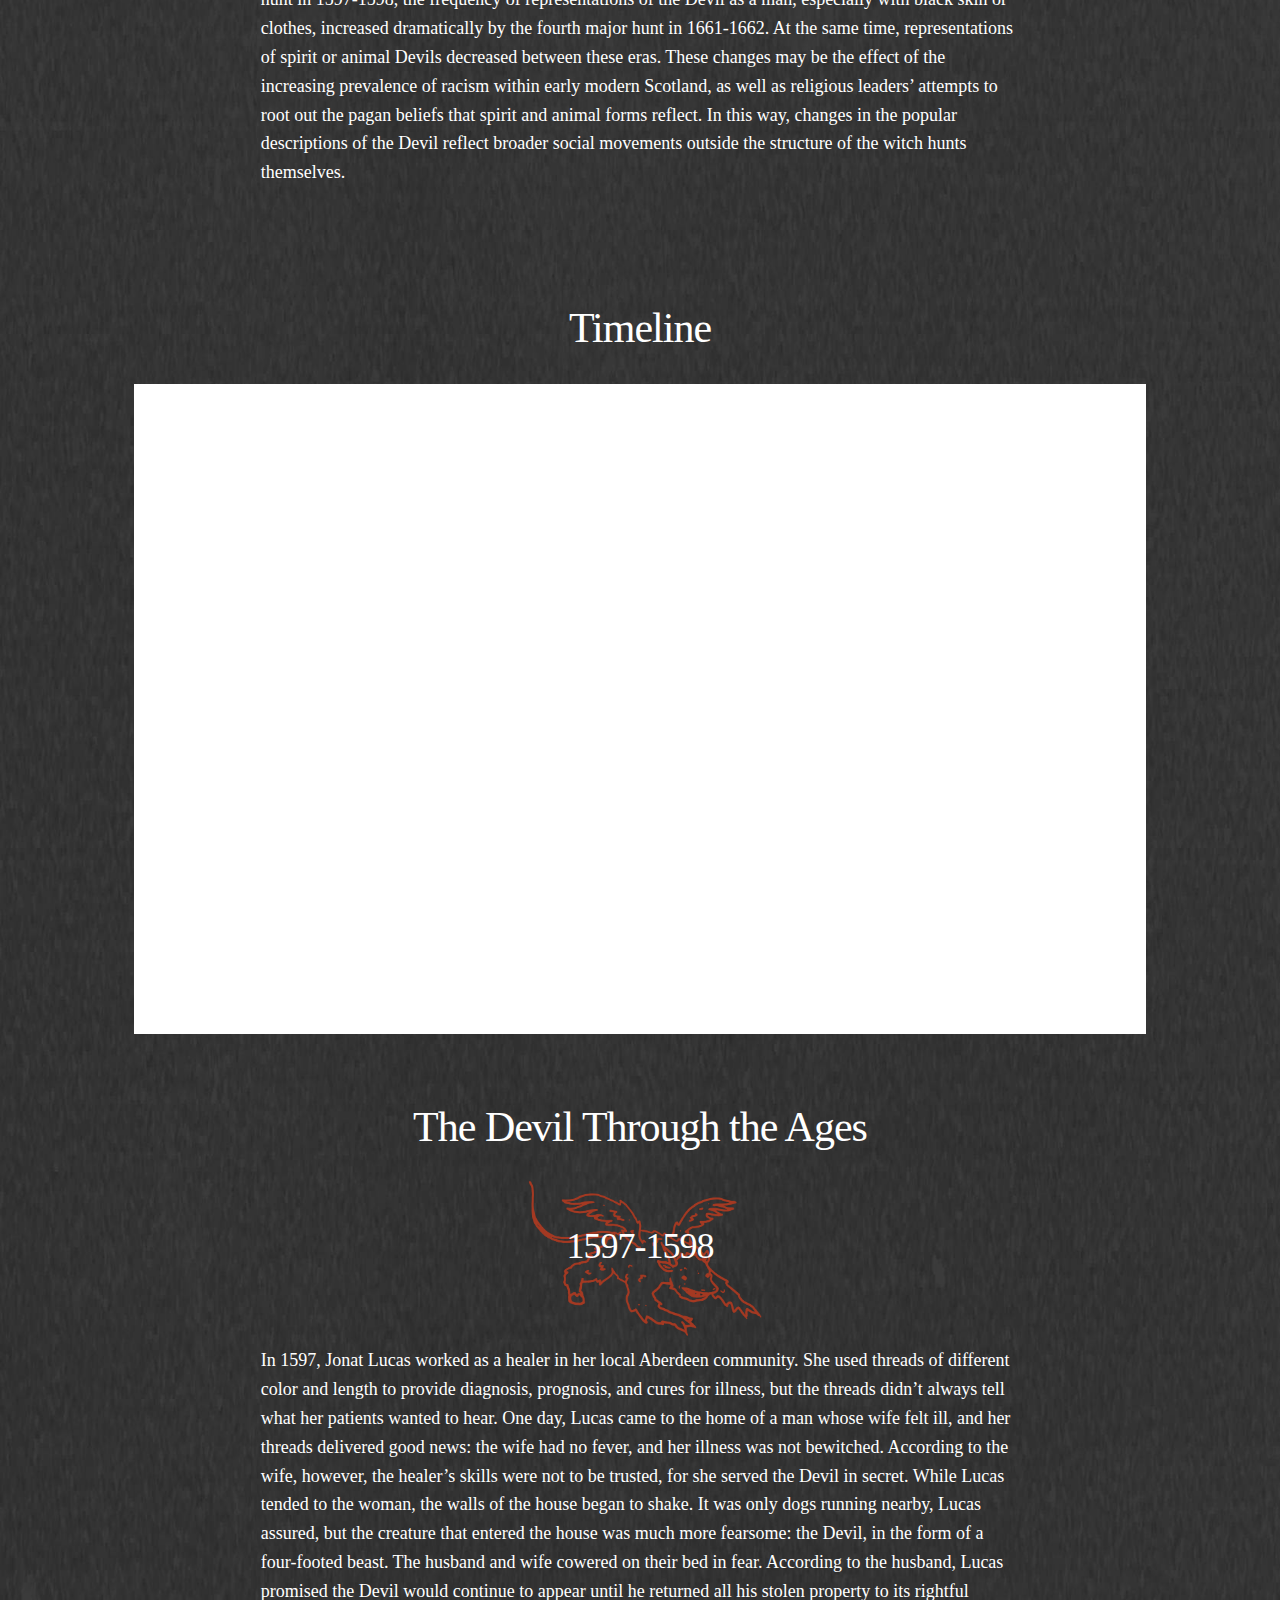
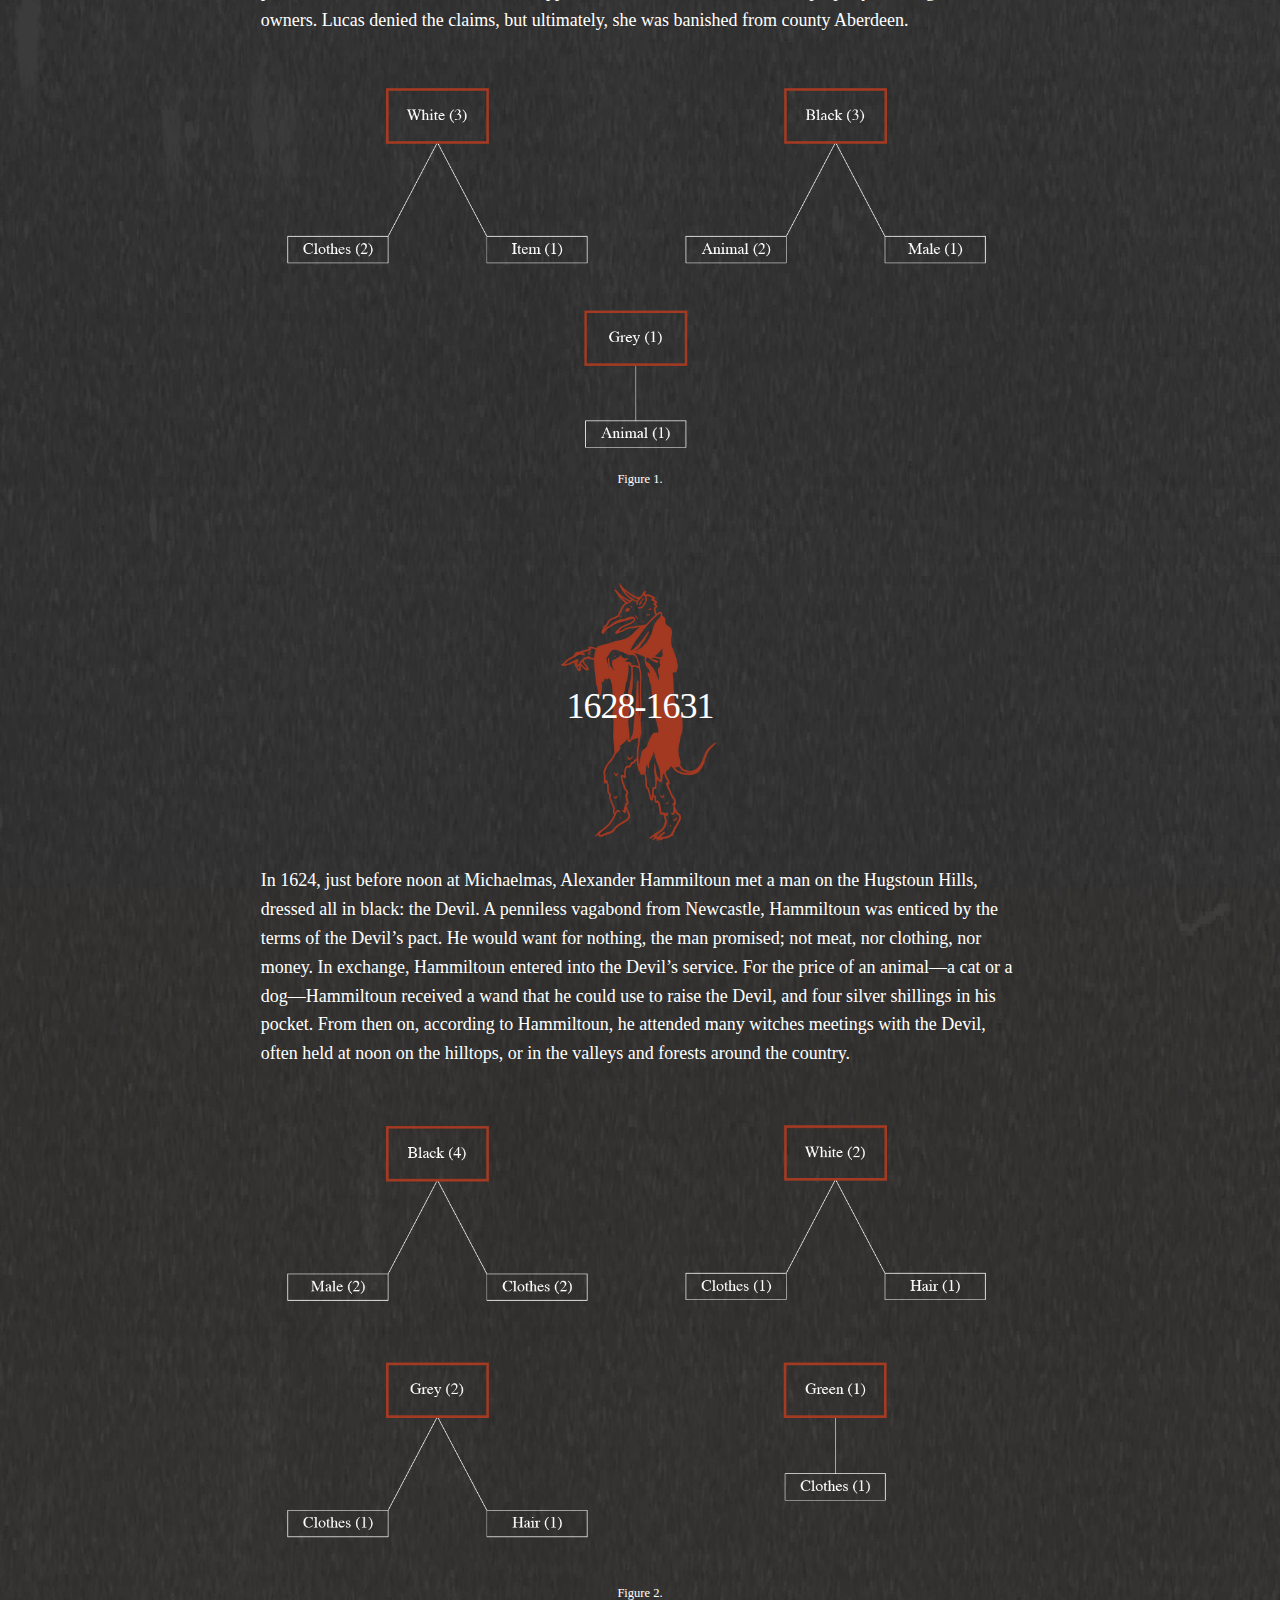
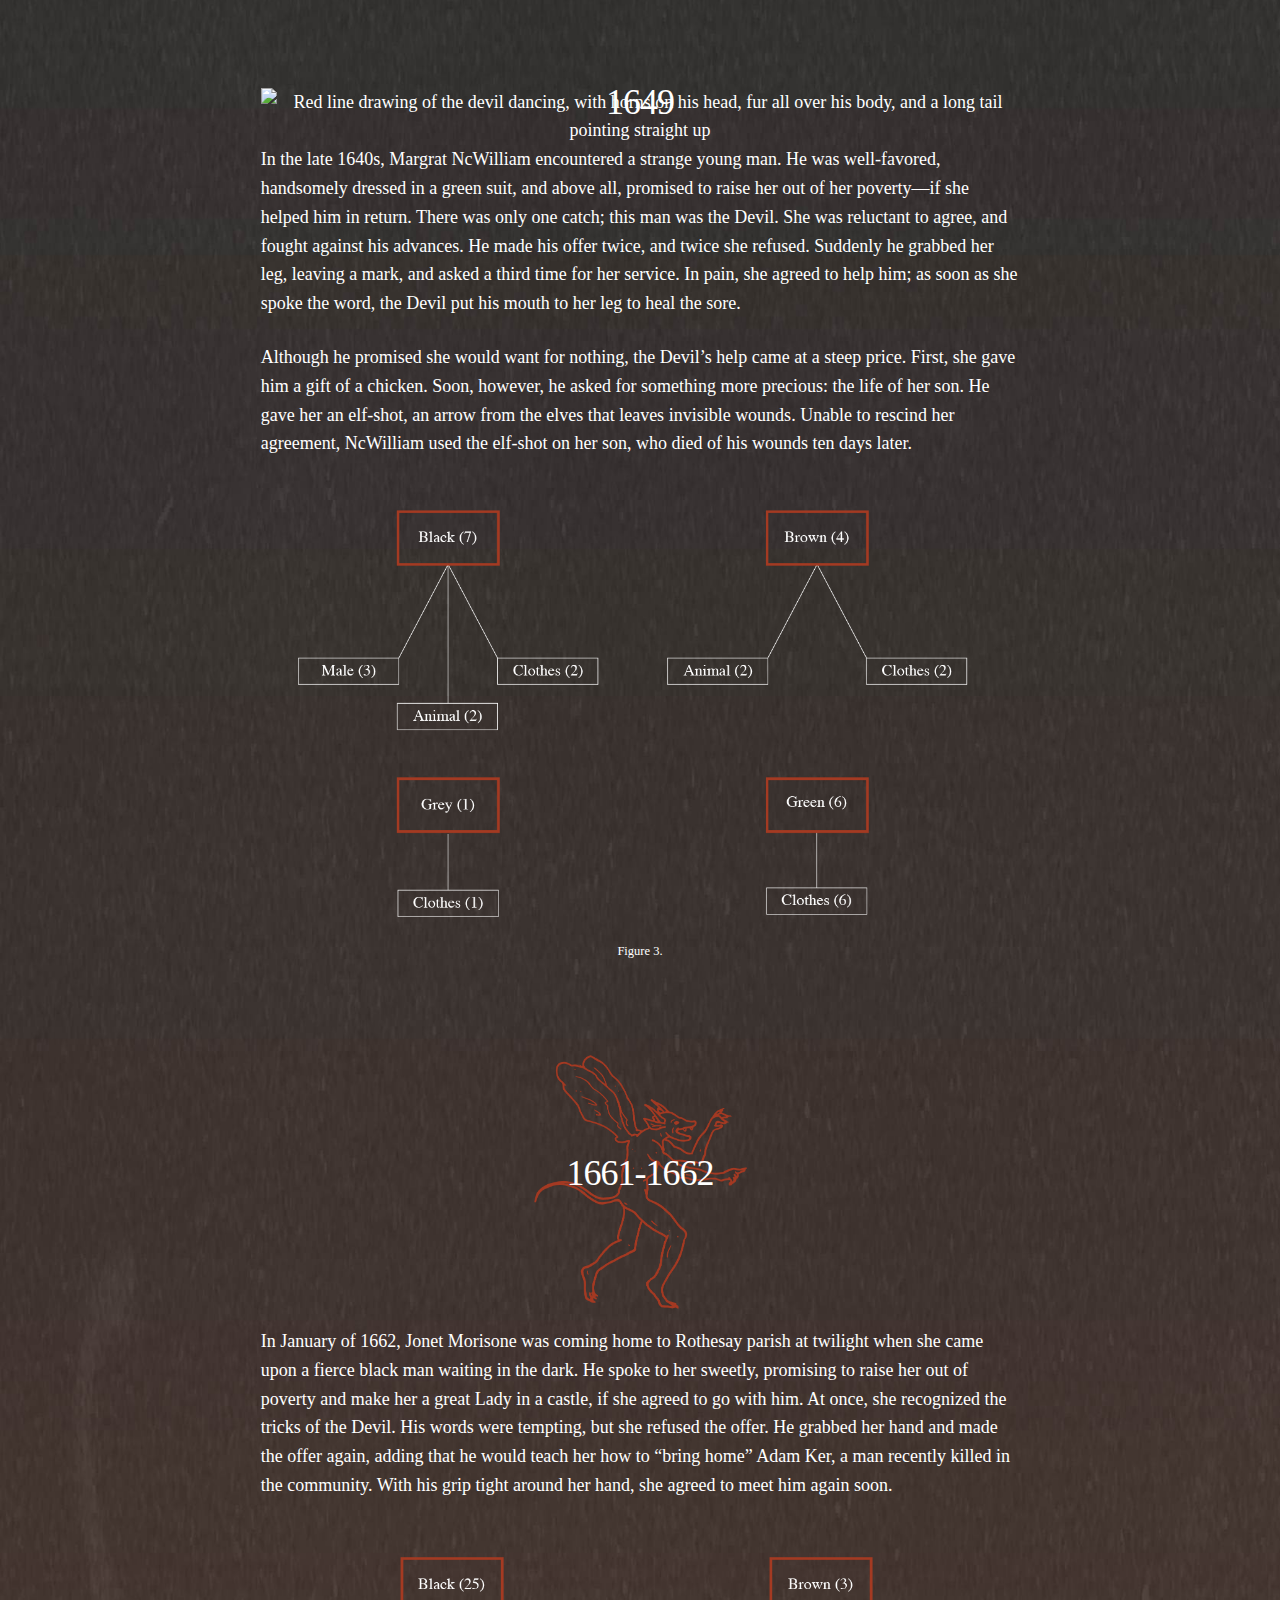
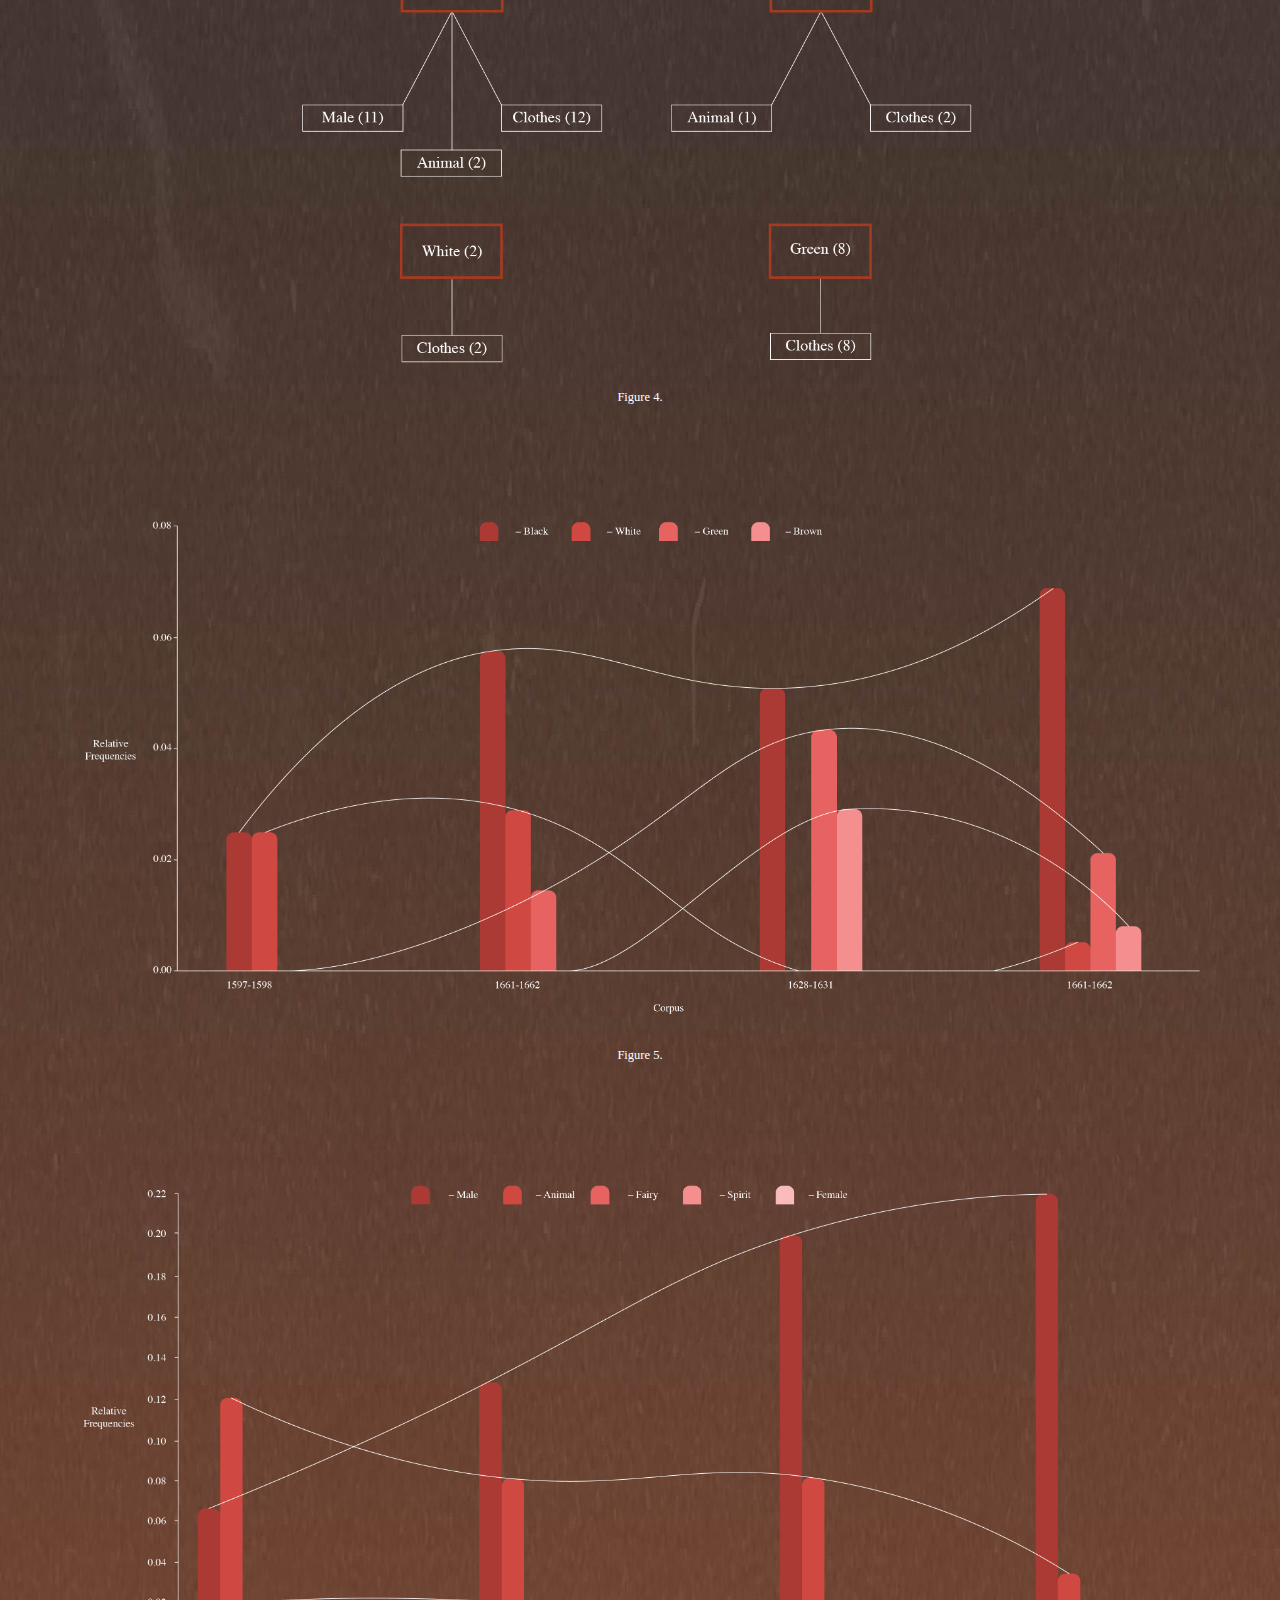
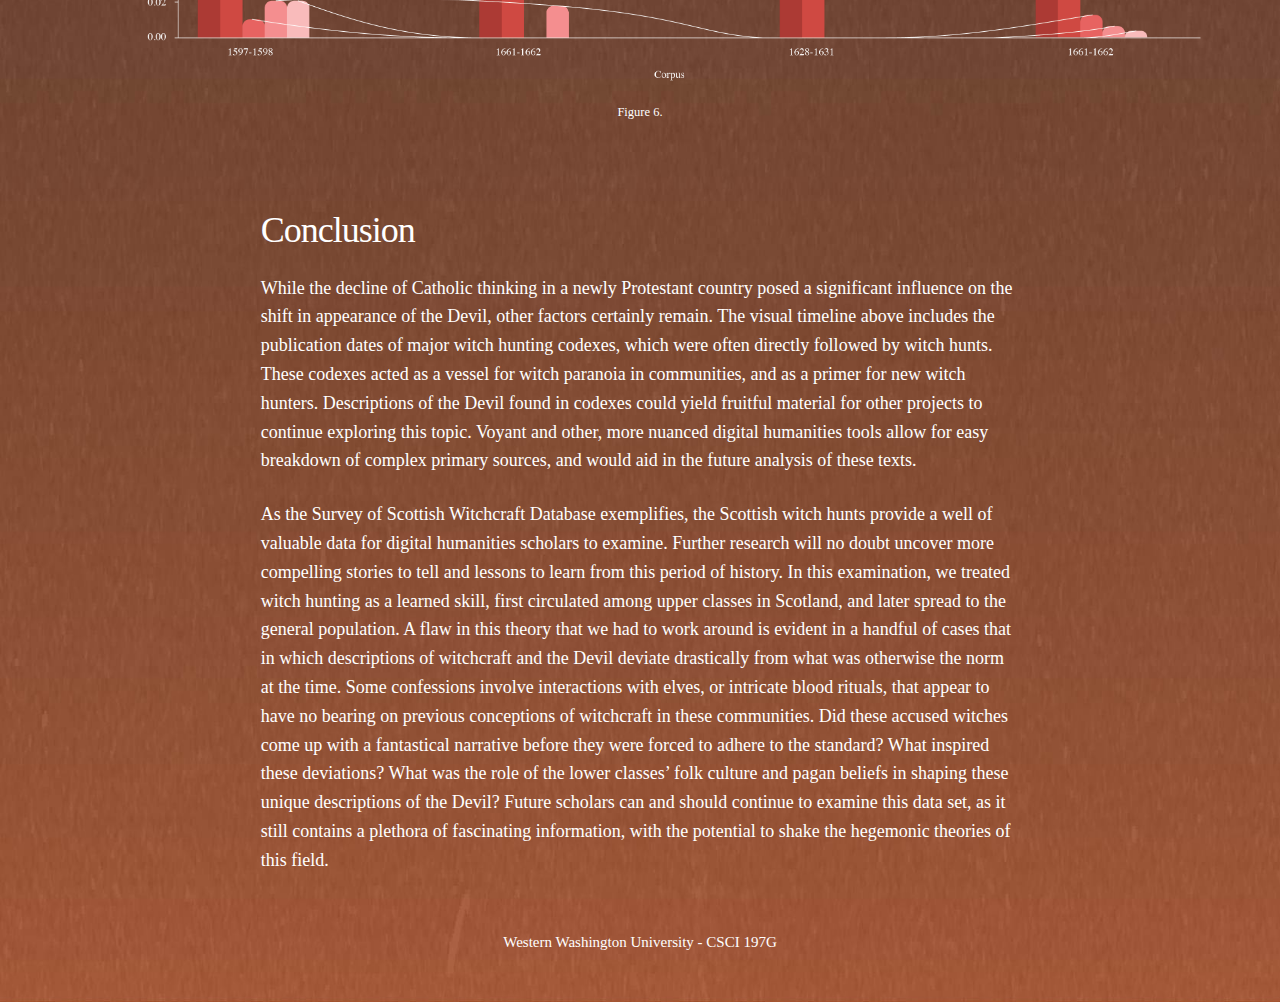
==== commit 5a5e76e6: "Fix spacing" ====
--- a/index.html
+++ b/index.html
@@ -57,11 +57,10 @@
 
     <main>
         <!-- Intro Paragraphs -->
-
+        <br><br>
         <div id="intro" class="twelve columns center" style="padding-bottom: 30px;">
-            <h2 style="padding-bottom: 10px;">The Scottish Devil</h2>
-            <div class="row cont type">
-                <h3>Introduction</h3>
+            <h2 style="padding-bottom: 10px;">Introduction</h2>
+            <div class="row cont type">
                 <p>Our major object of study with this project is the physical description of the Devil during witch
                     trials in early modern Scotland. The Devil was a recurring character during the trial proceedings,
                     and witches were commonly accused of sleeping with the Devil or making a demonic pact. The Survey of
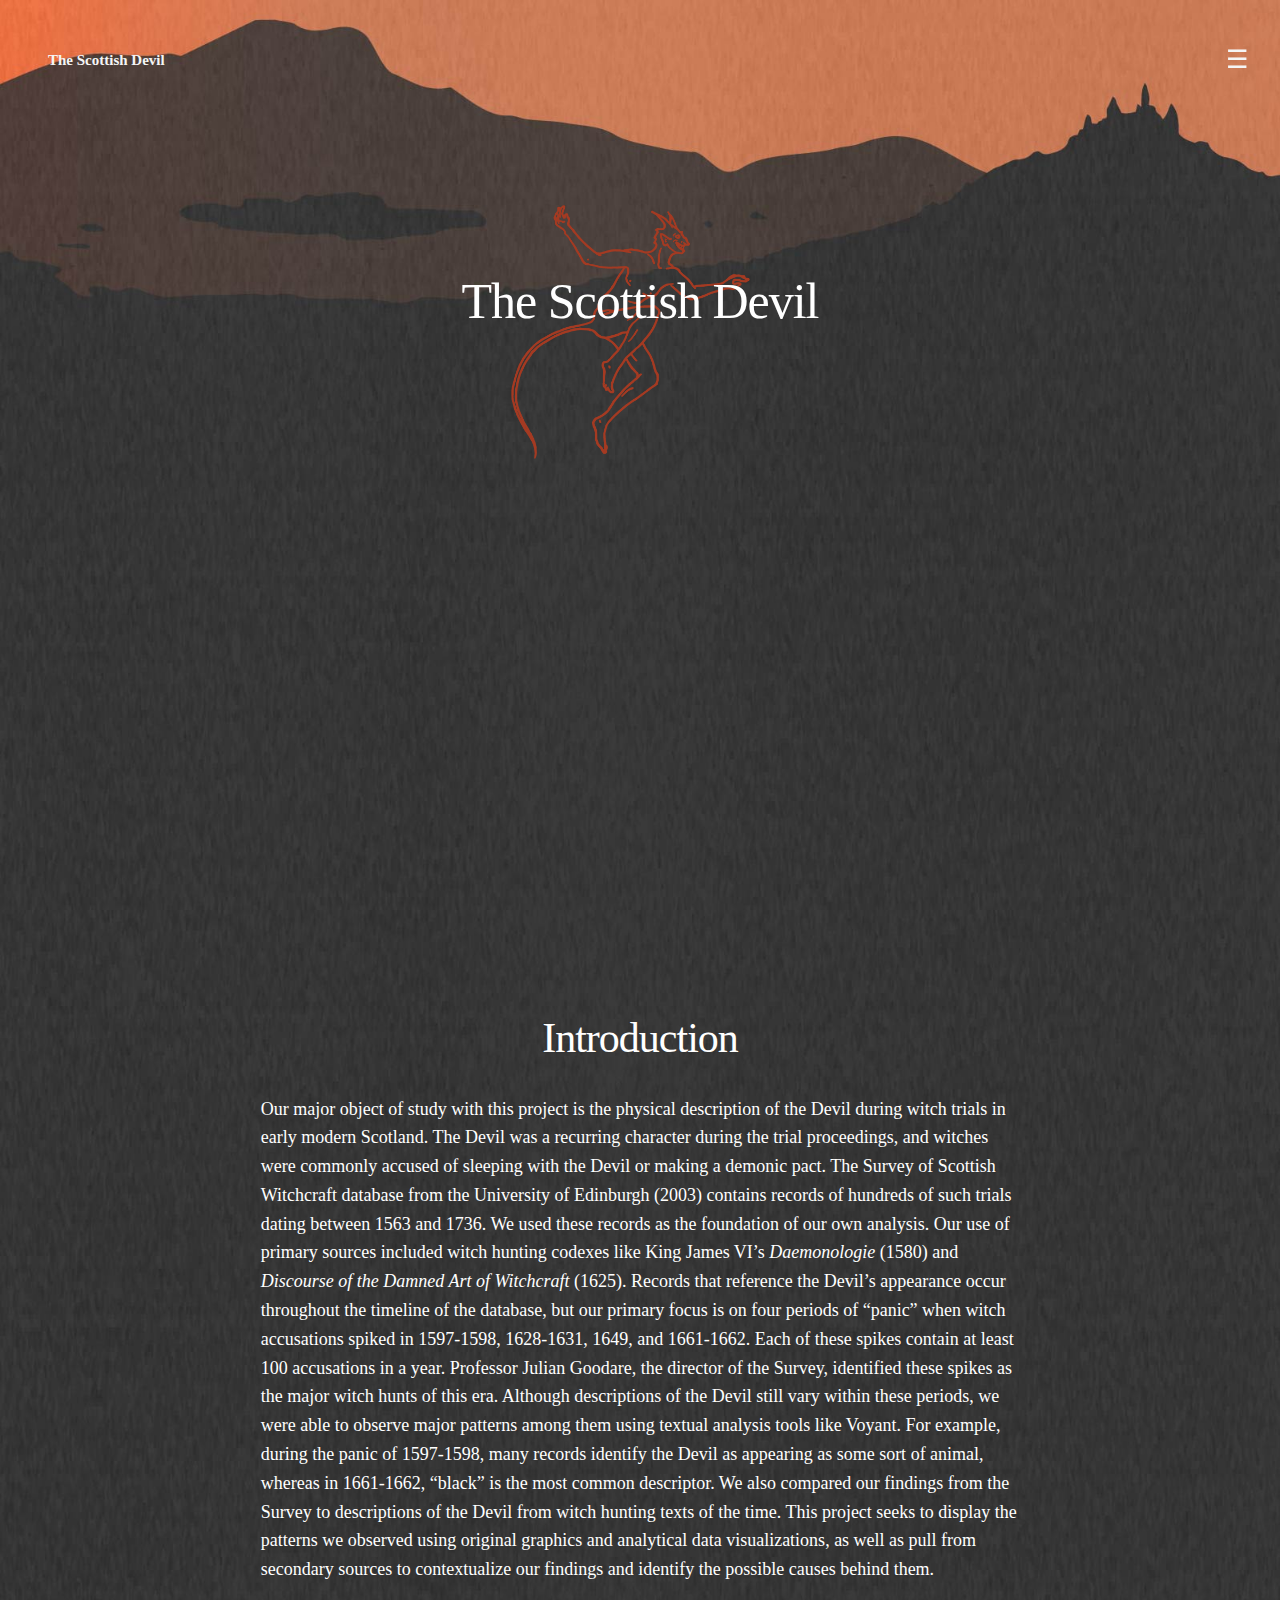
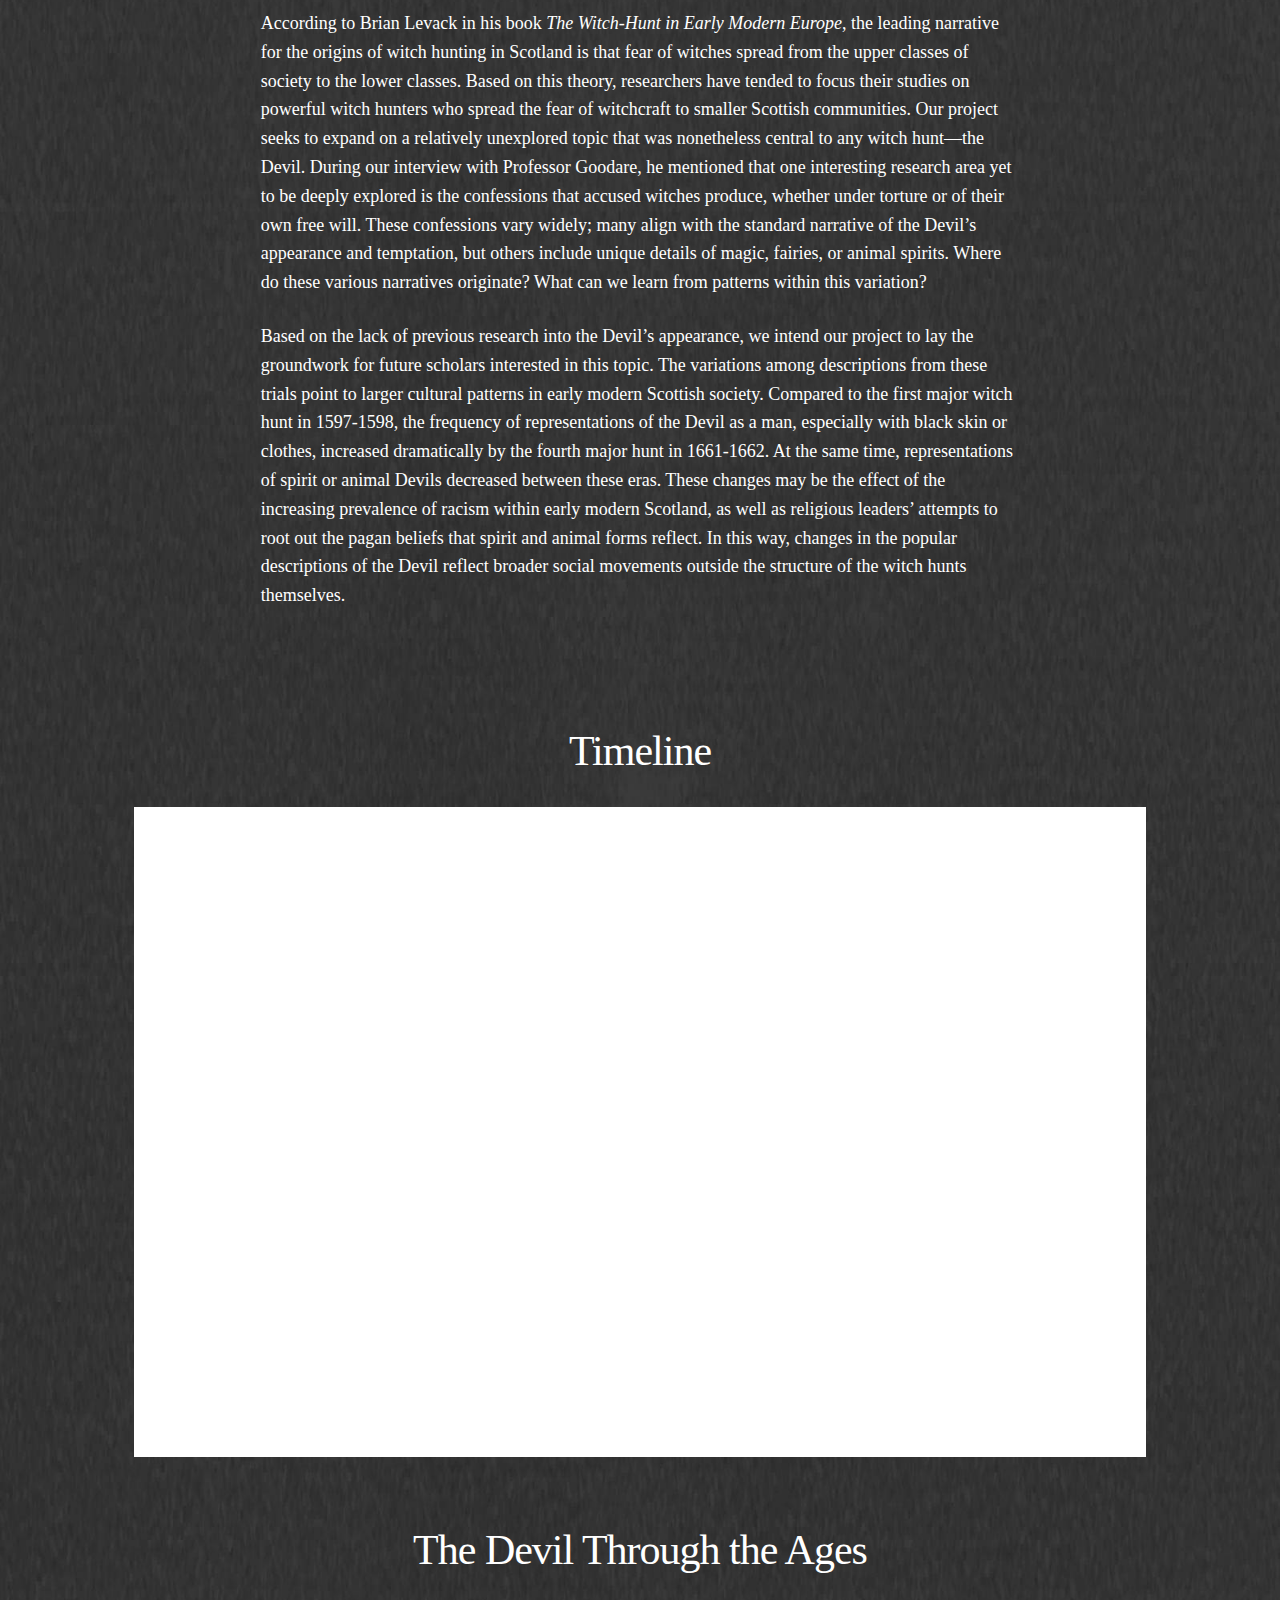
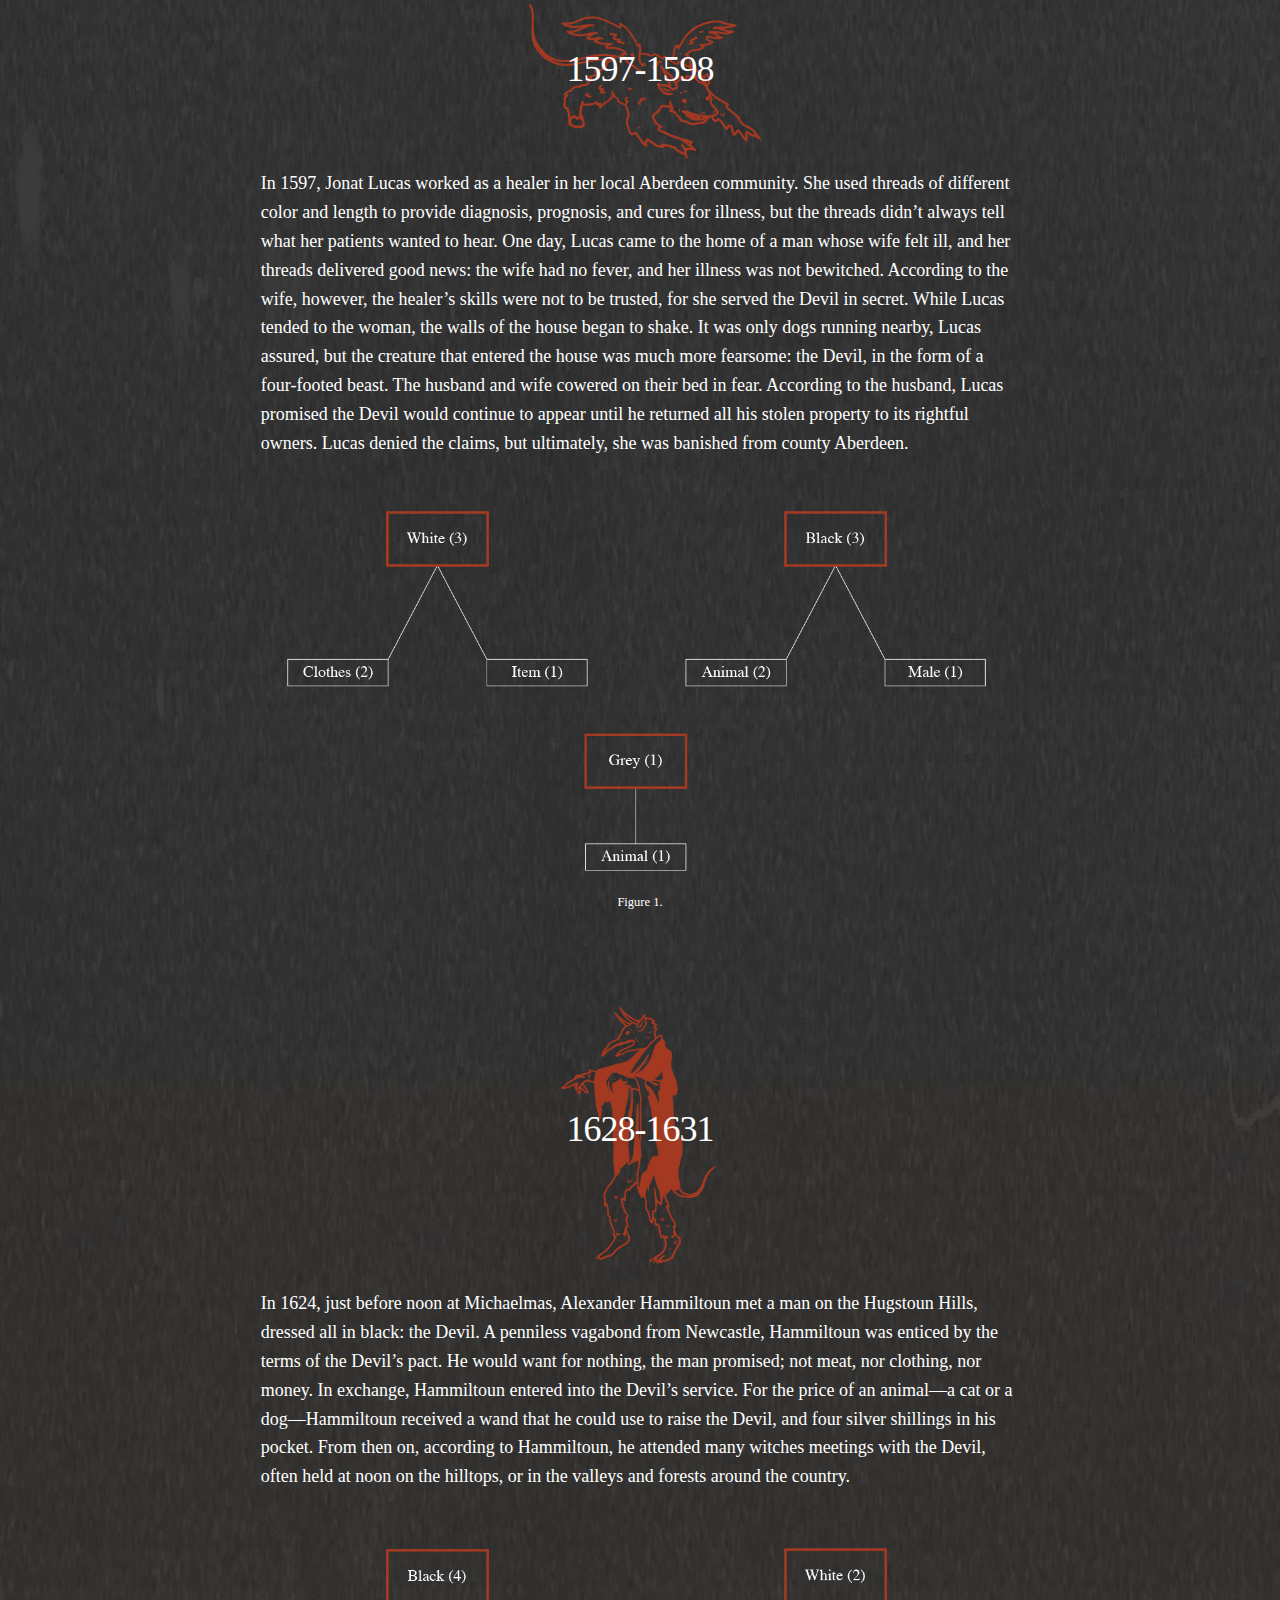
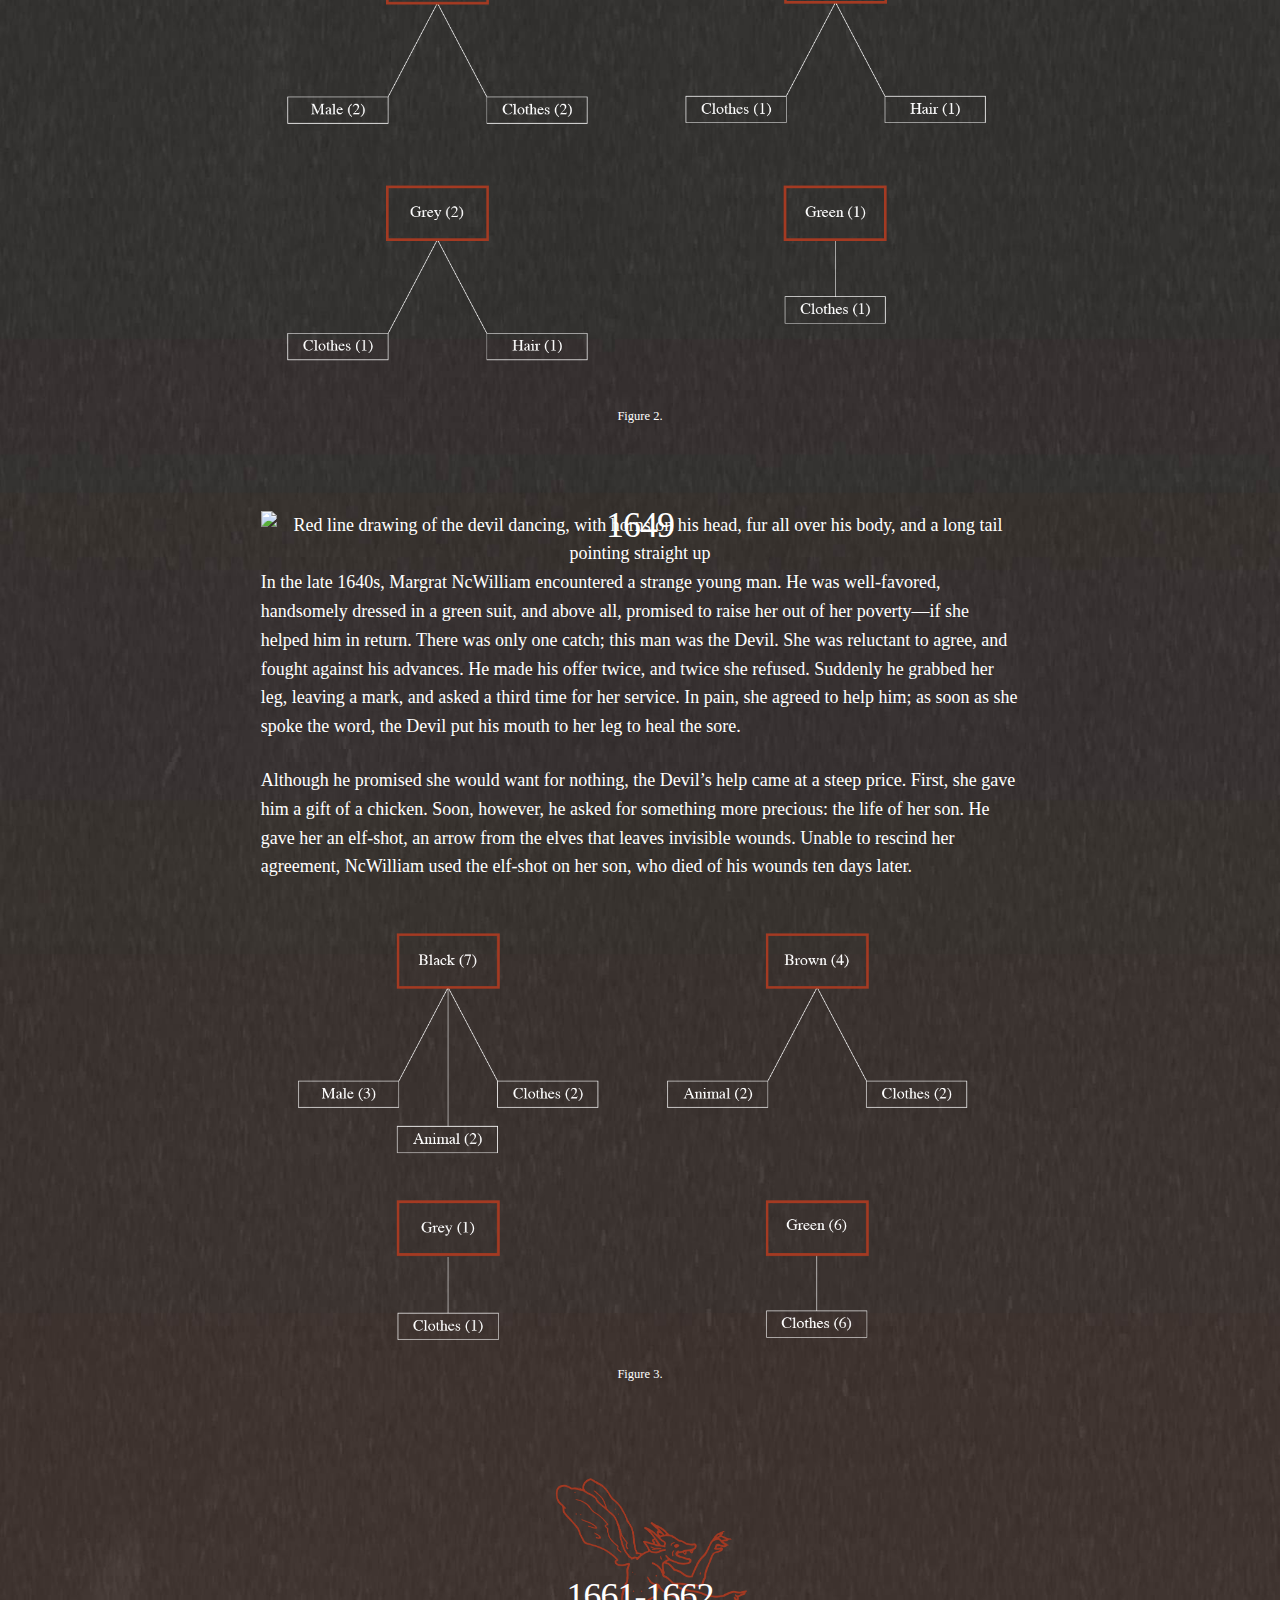
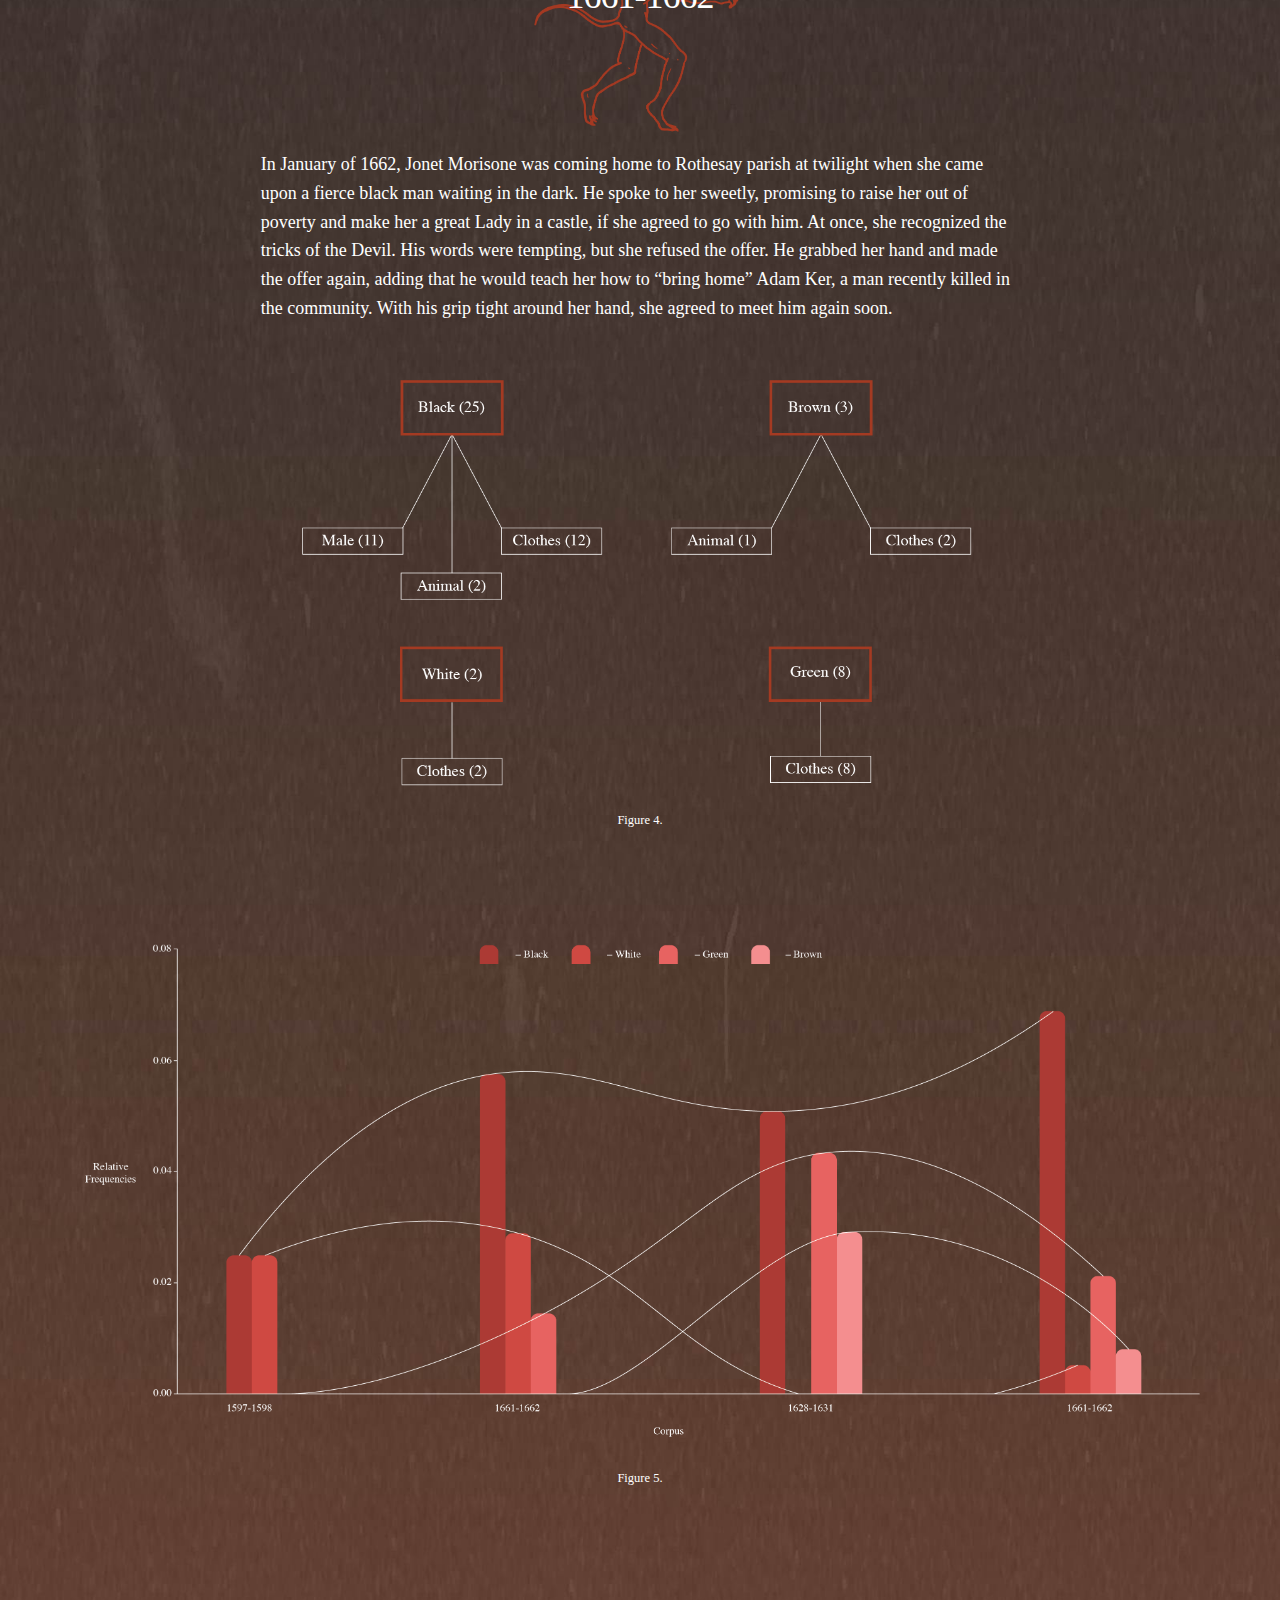
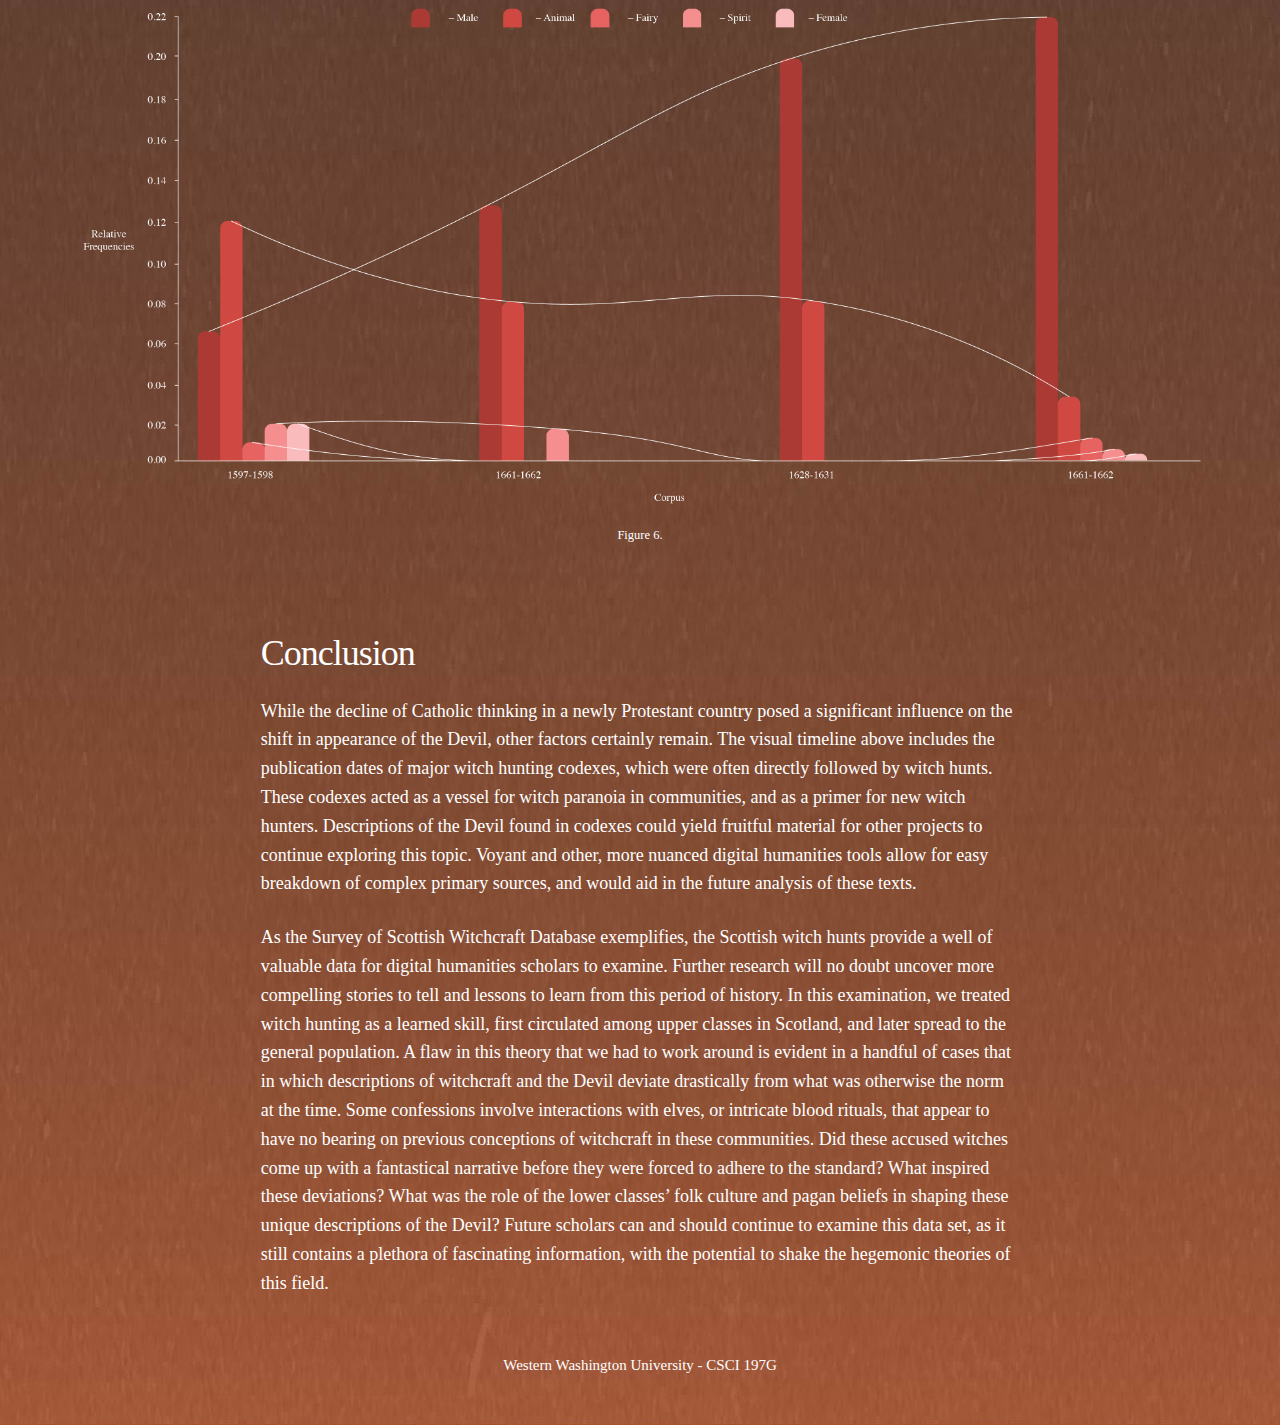
==== commit 1cd17df3: "Update index.html" ====
--- a/index.html
+++ b/index.html
@@ -57,7 +57,6 @@
 
     <main>
         <!-- Intro Paragraphs -->
-        <br><br>
         <div id="intro" class="twelve columns center" style="padding-bottom: 30px;">
             <h2 style="padding-bottom: 10px;">Introduction</h2>
             <div class="row cont type">
--- a/css/style.css
+++ b/css/style.css
@@ -127,6 +127,10 @@
     text-align: center;
 }
 
+header {
+    min-height:100vh;
+}
+
 .devil1{
     width: 50%;
     z-index: -99;
@@ -213,15 +217,25 @@
 }
 
 @media screen and (max-height: 450px) {
-    .sidenav {padding-top: 15px;}
-    .sidenav a {font-size: 18px;}
+    .sidenav {
+        padding-top: 15px;
+    }
+    .sidenav a {
+        font-size: 18px;
+    }
     .type{
         text-align: center;
     }
 }
 
 @media (max-width: 600px){
-    .devil1 {width: 300px;}
+    body {
+        padding:0; /*** test ***/
+        margin:0;
+    }
+    .devil1 {
+        width: 300px;
+    }
     .type{
         text-align: center;
     }
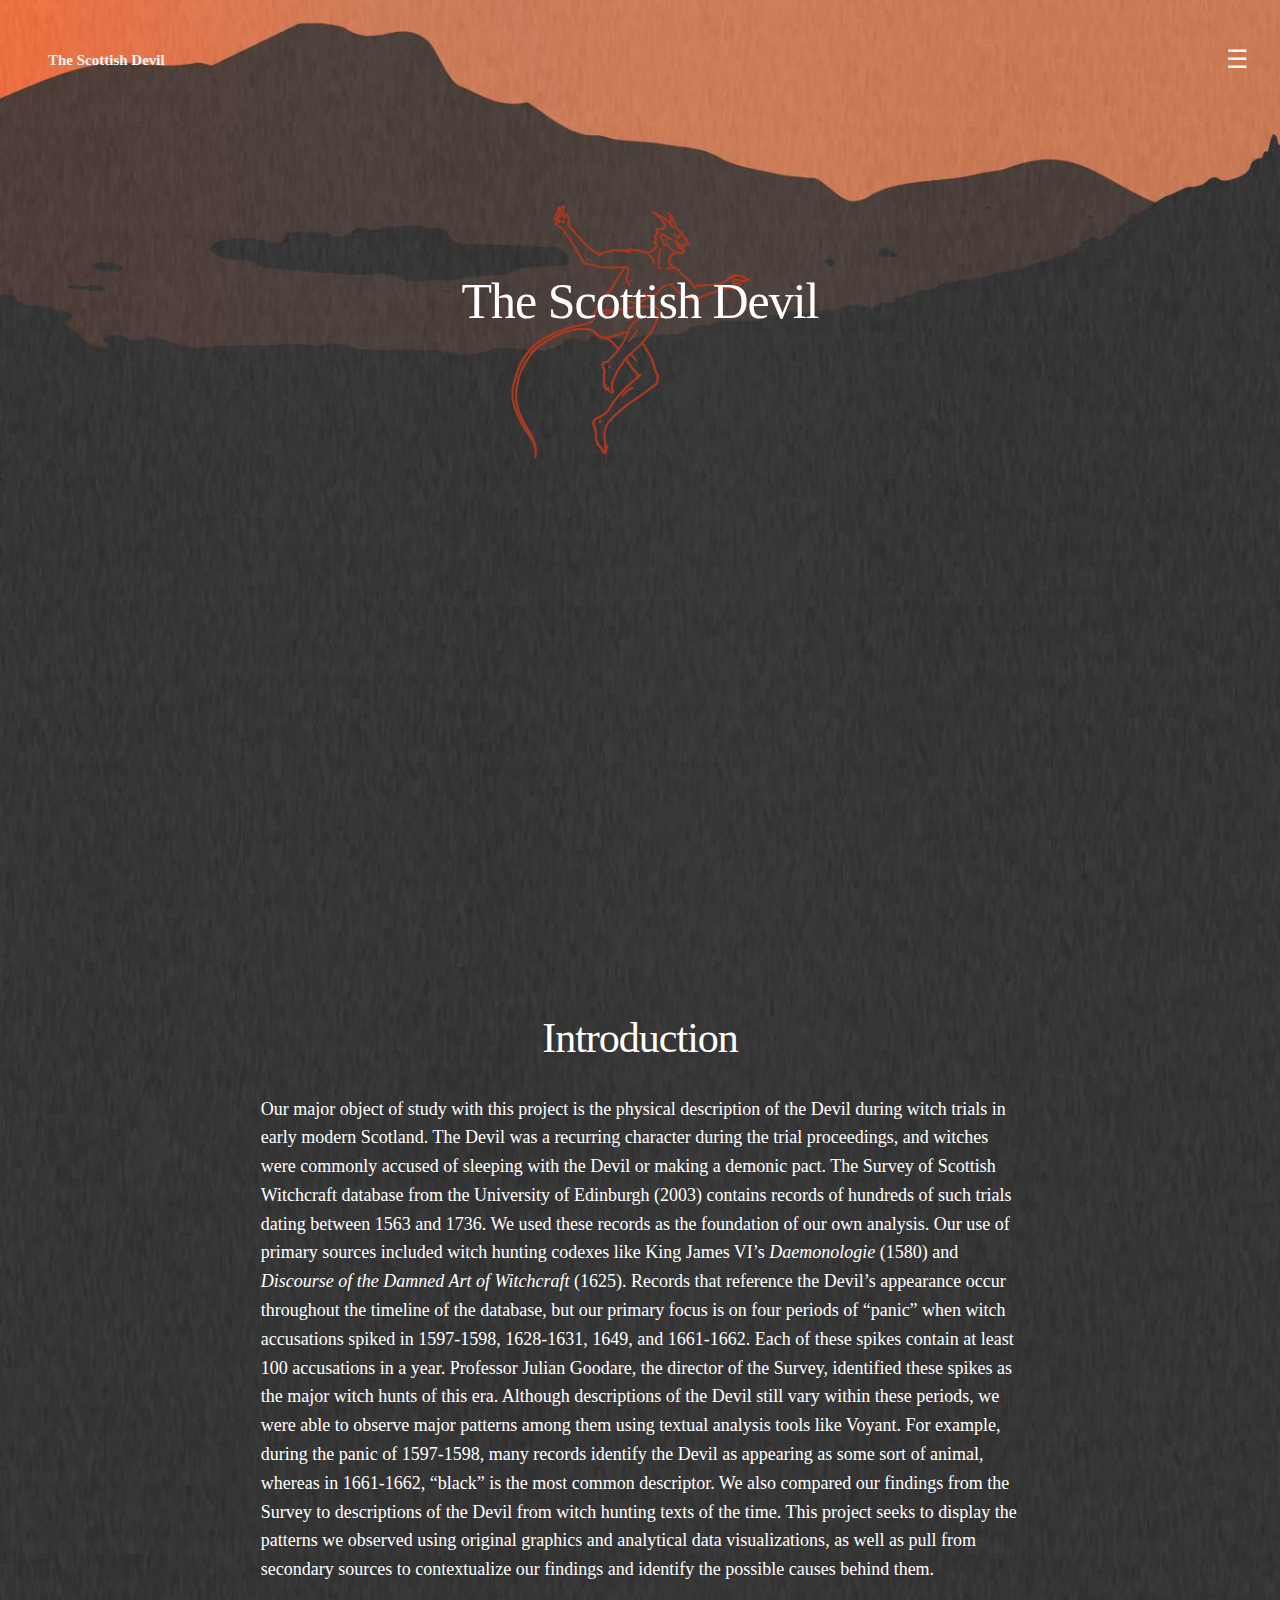
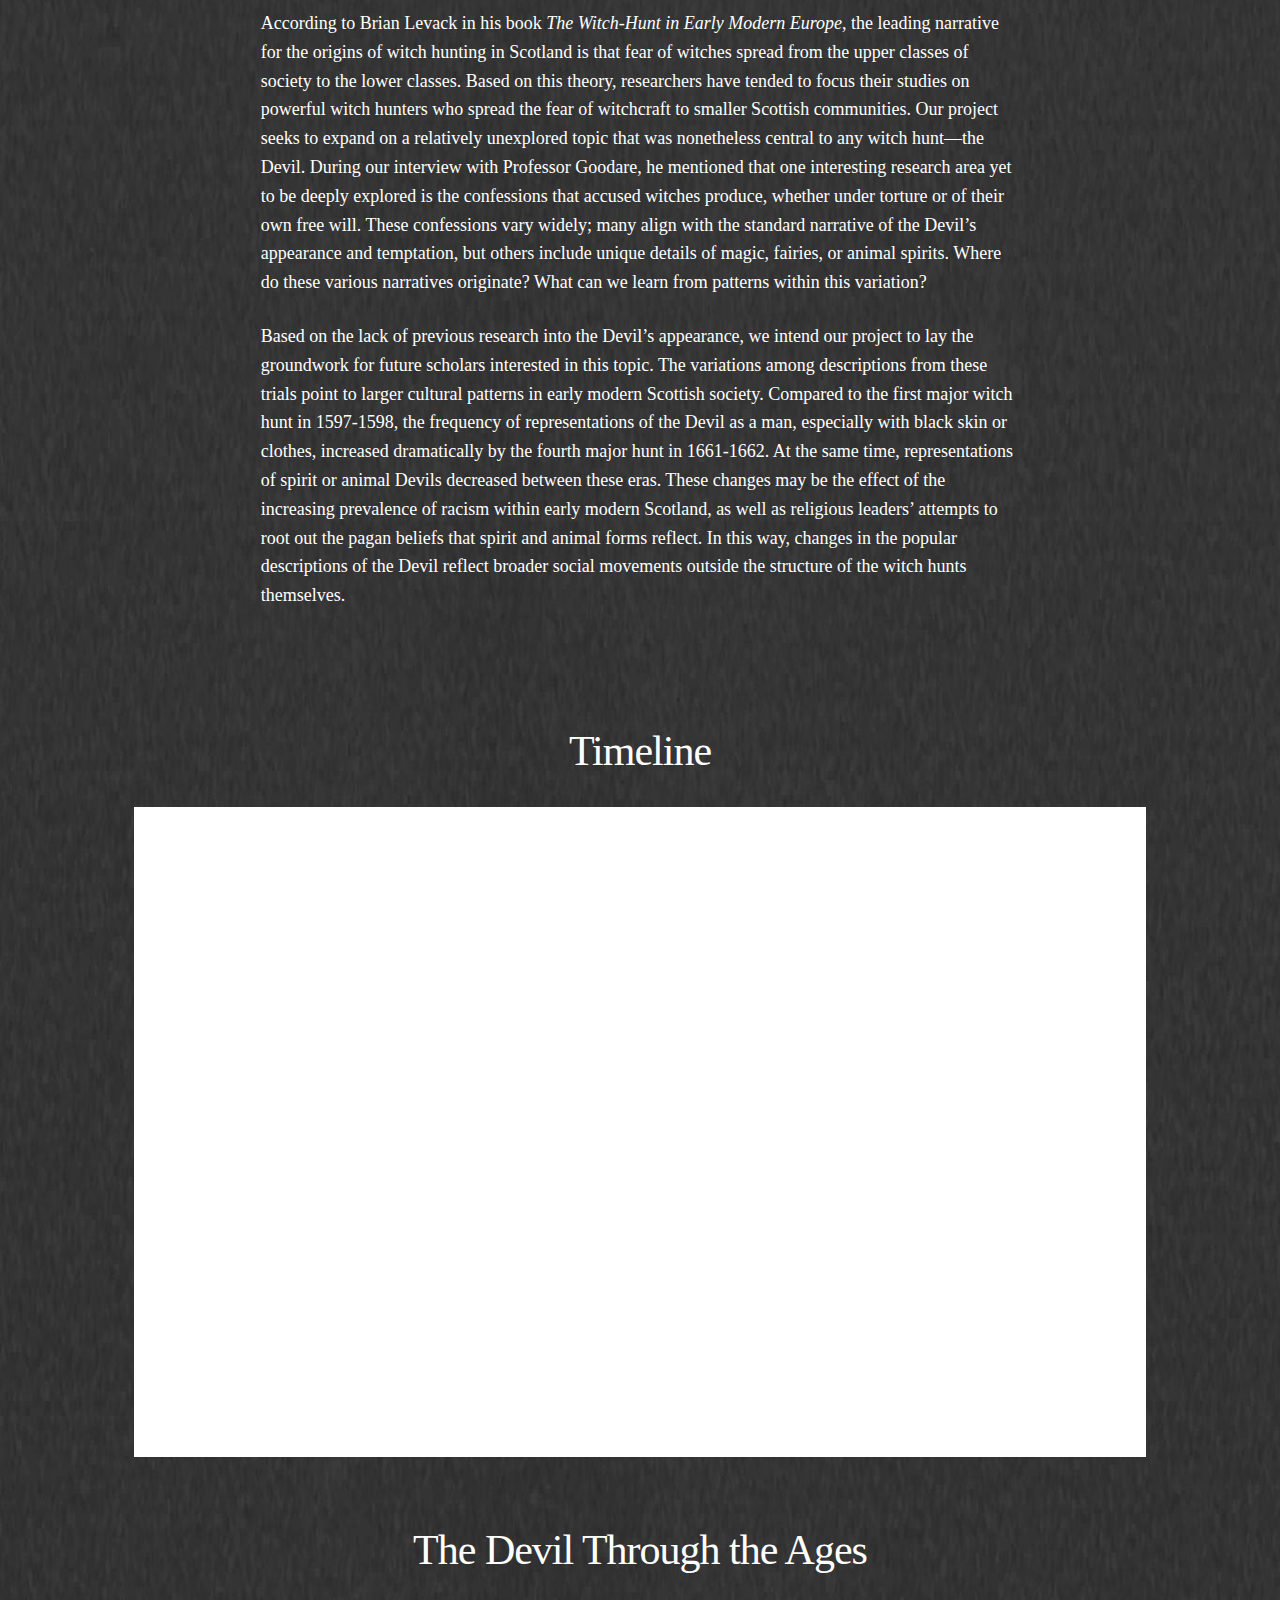
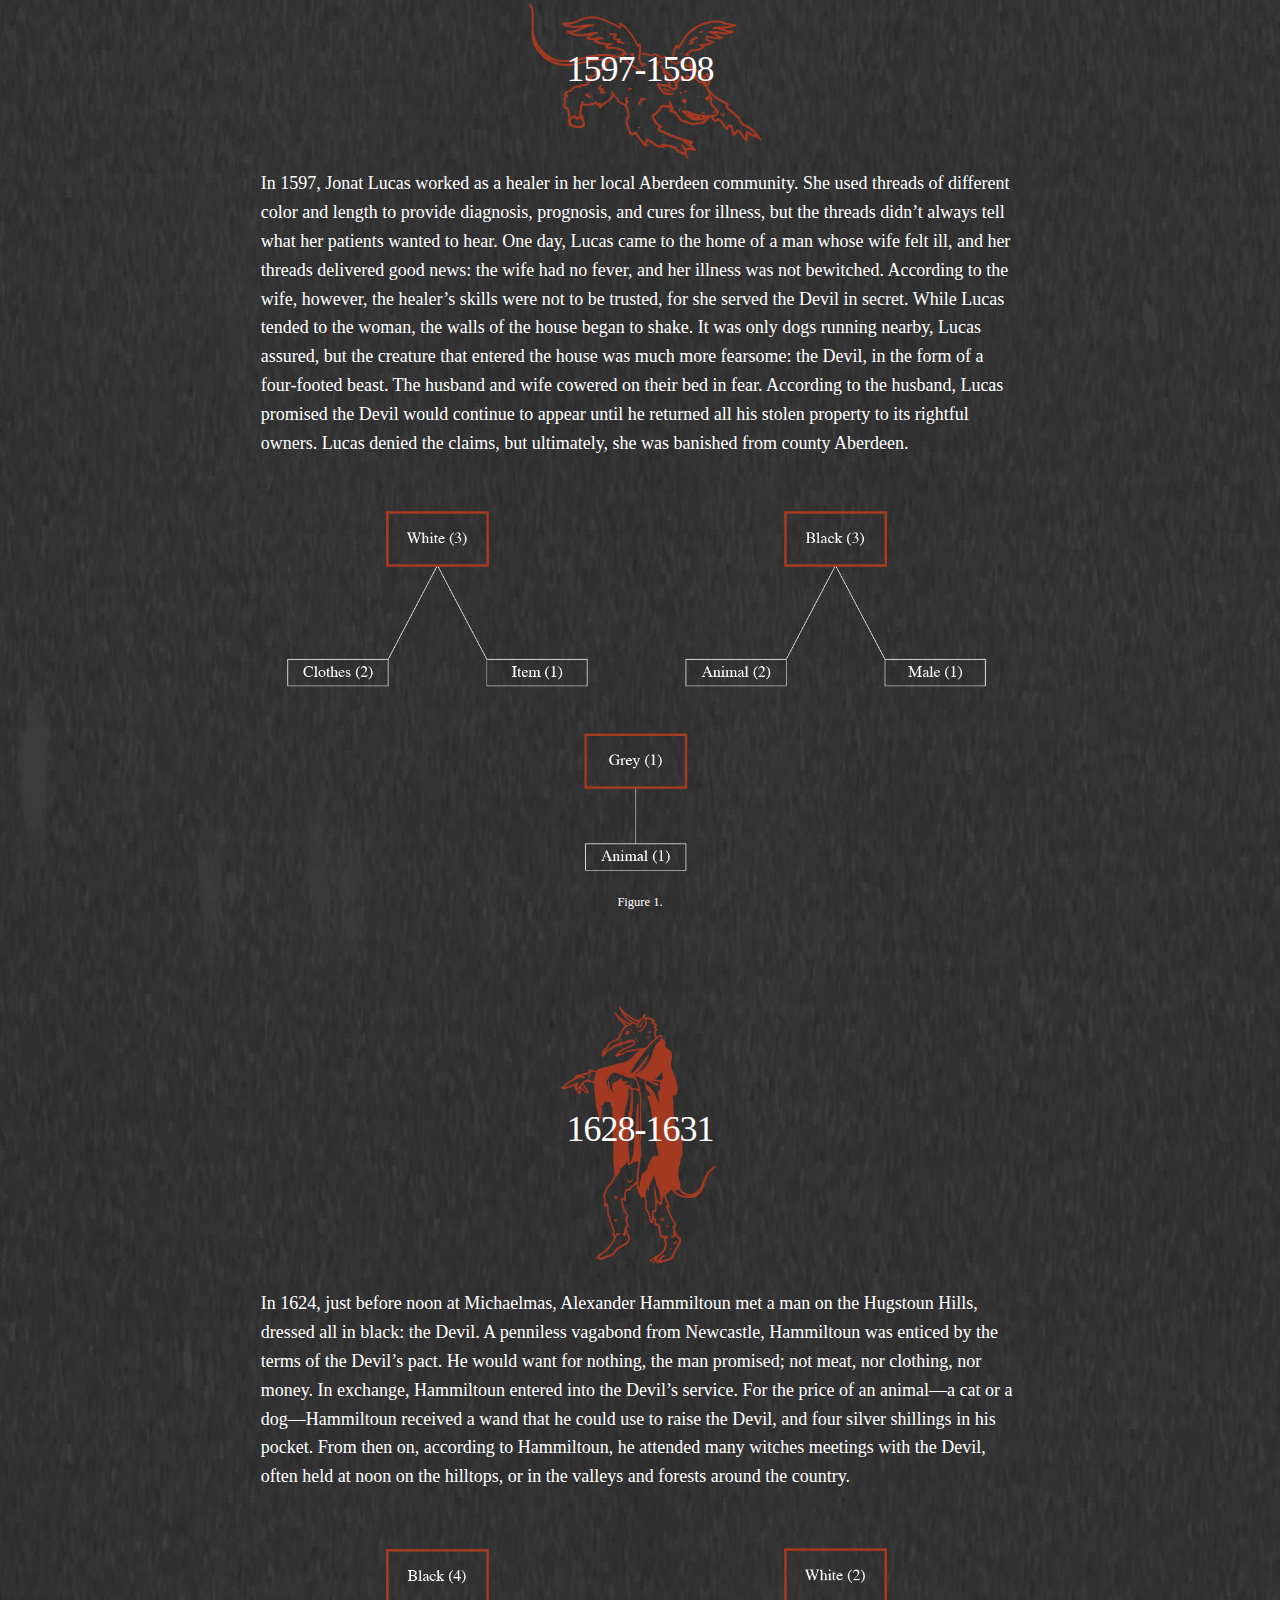
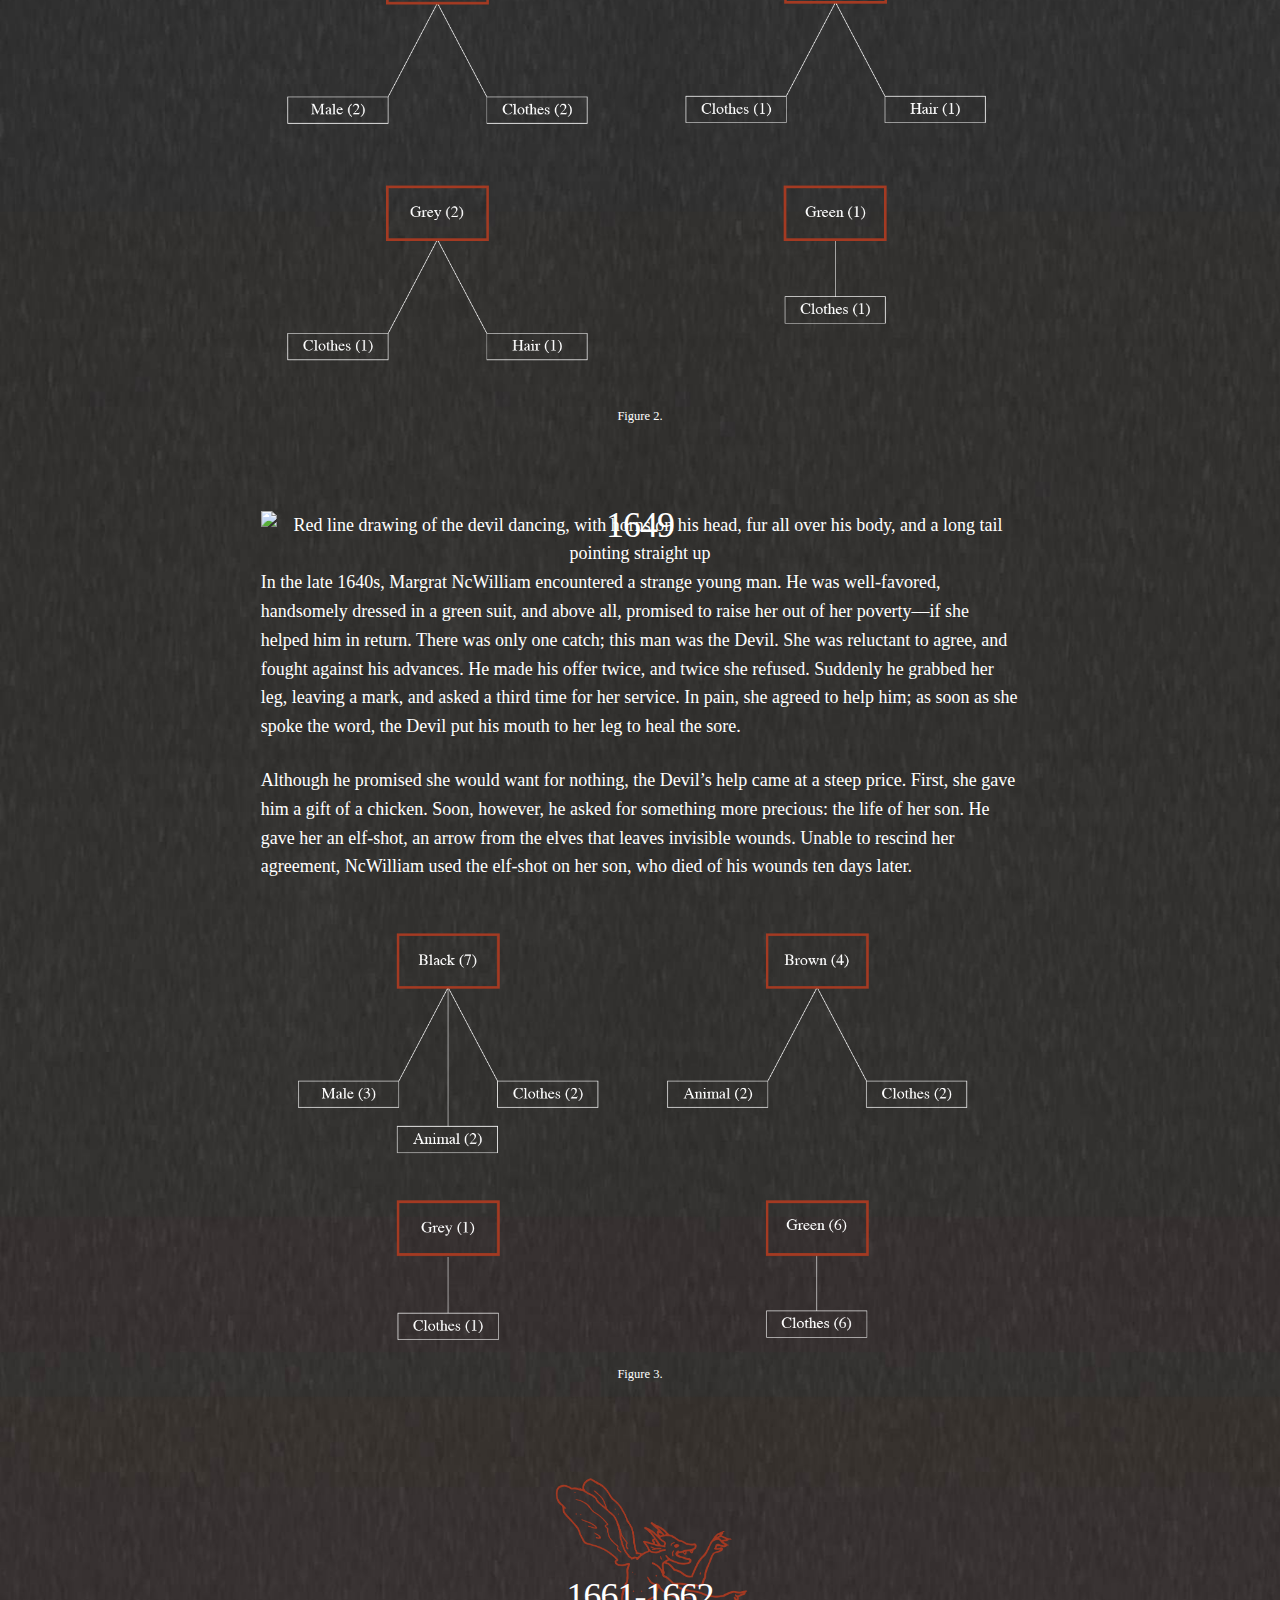
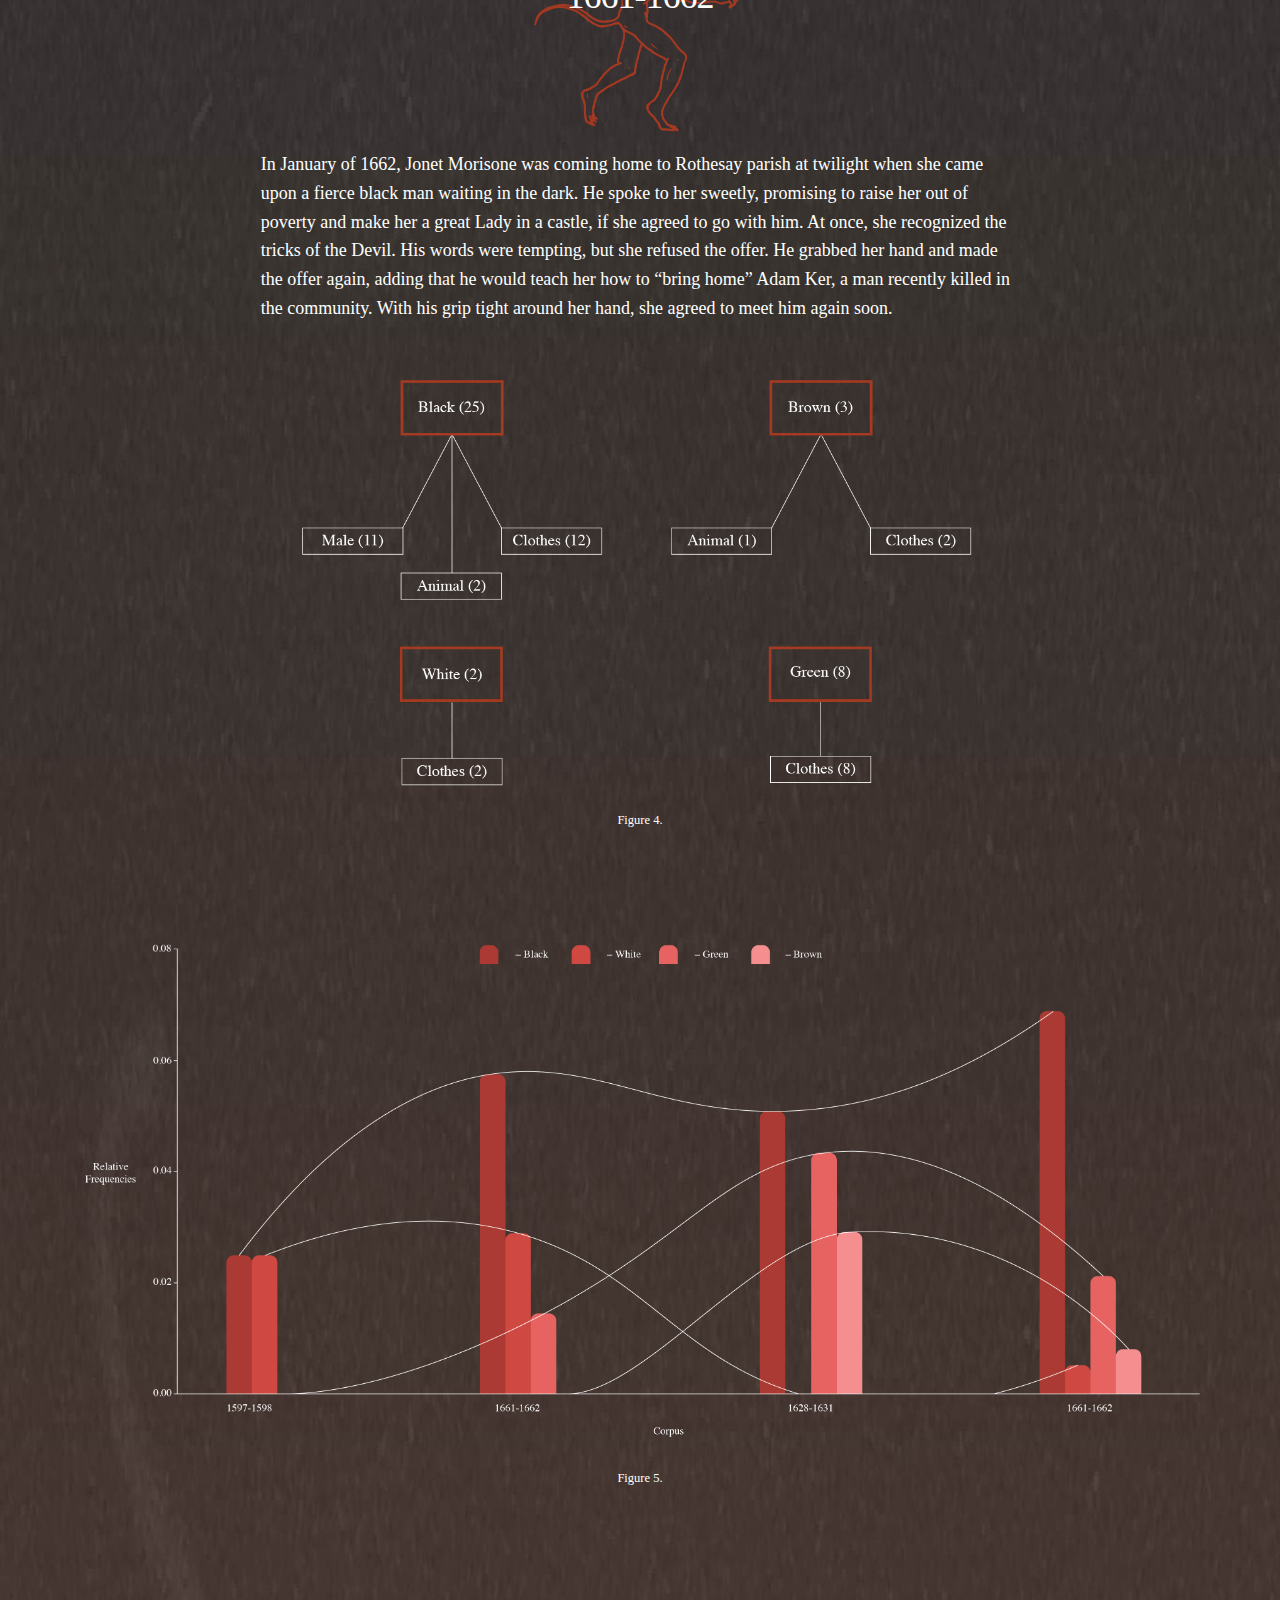
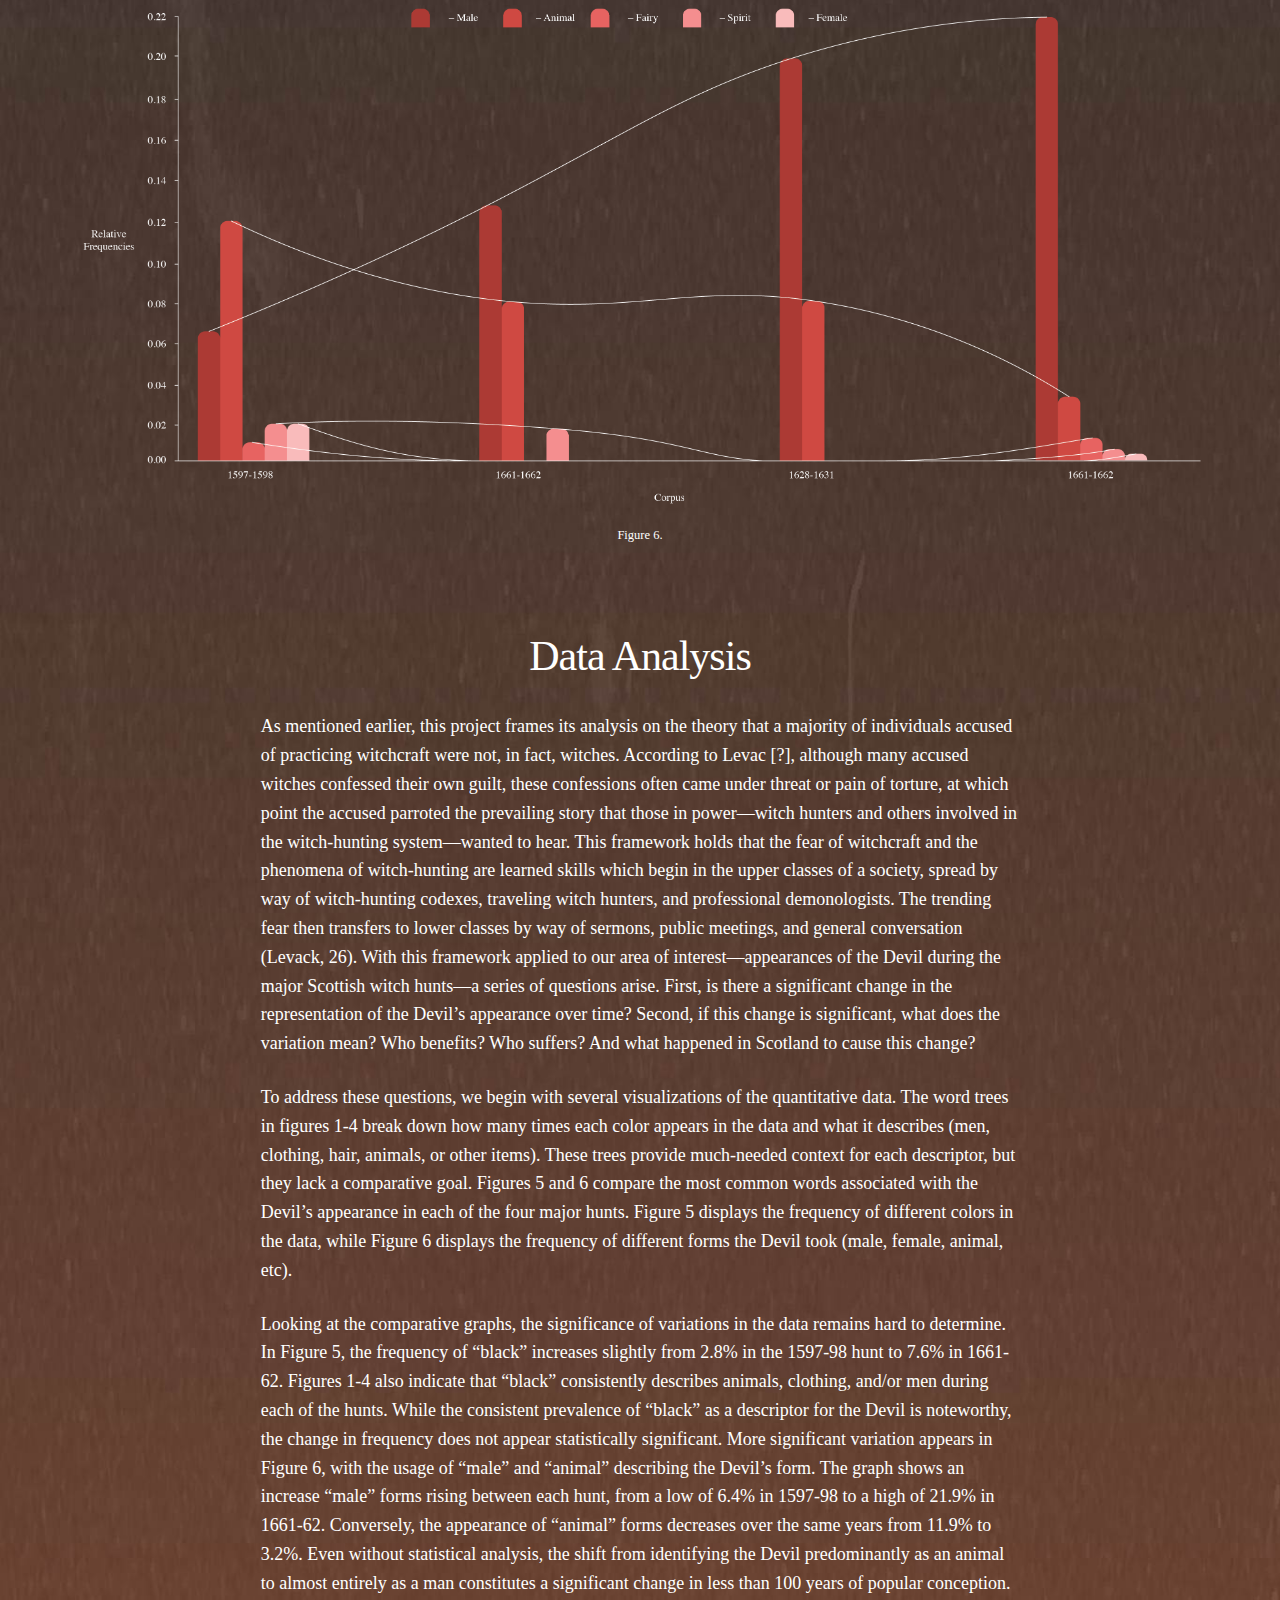
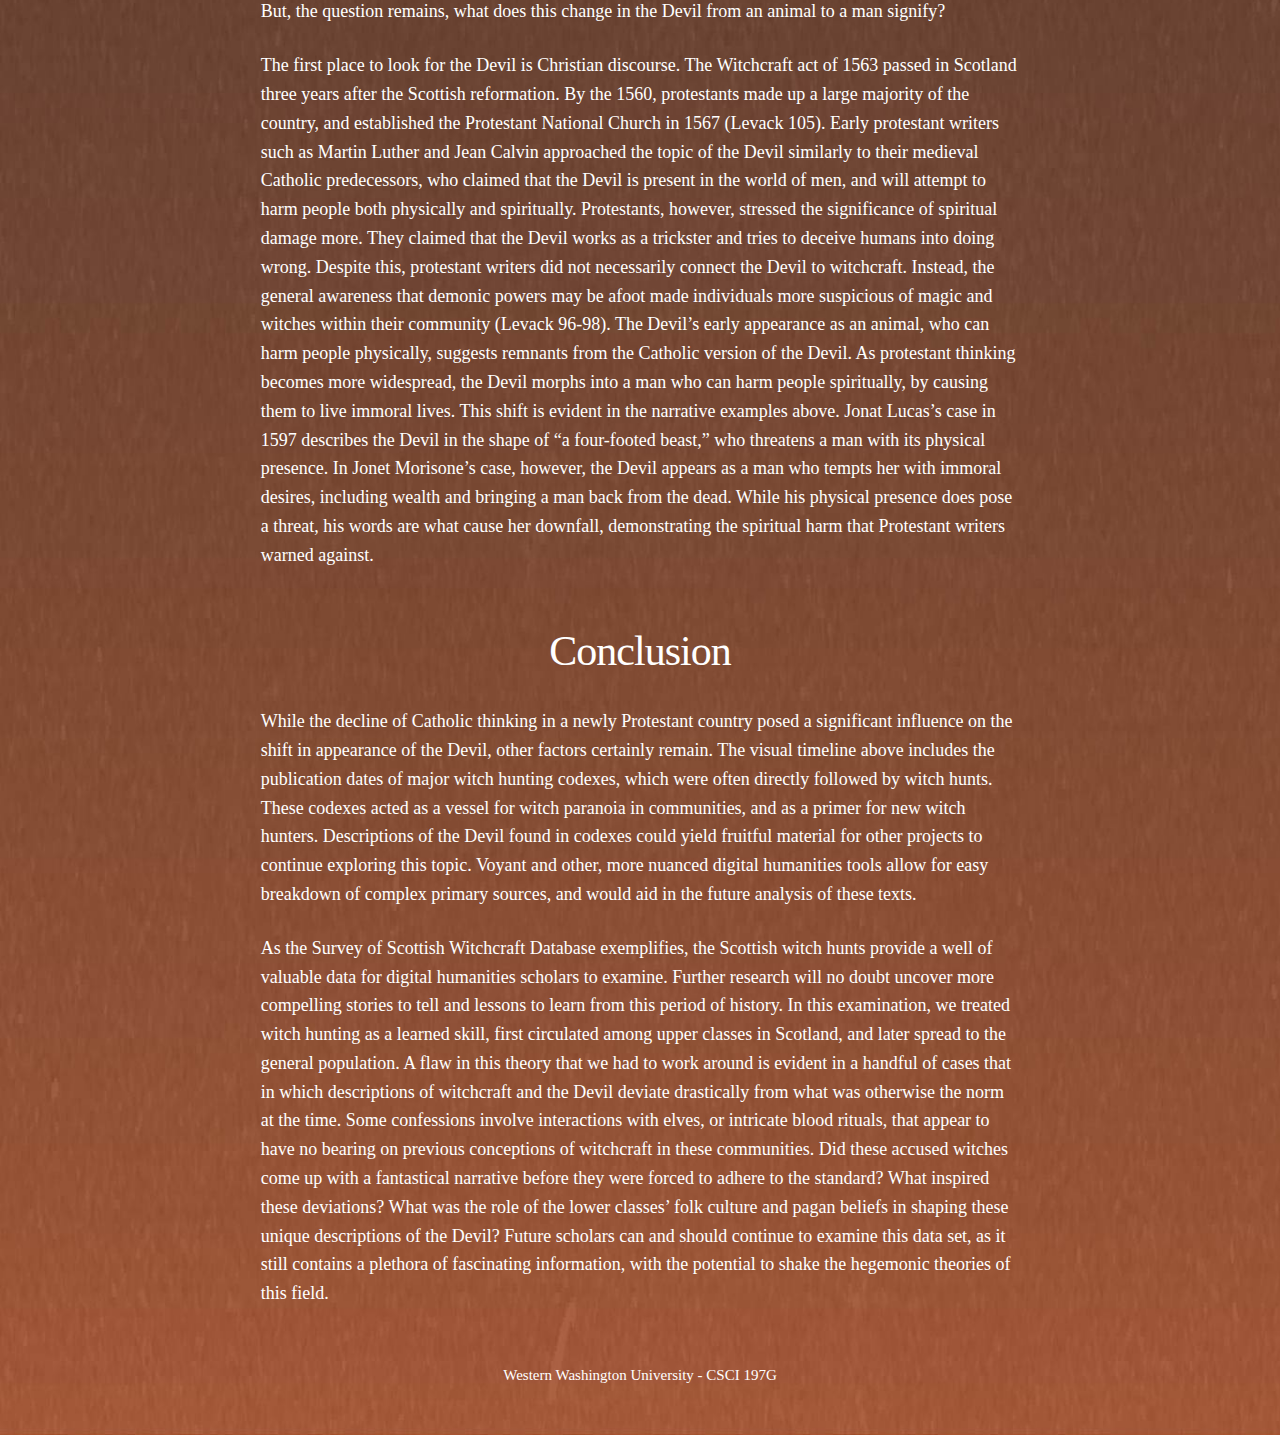
==== commit 8896d210: "Update analysis/conclusion" ====
--- a/index.html
+++ b/index.html
@@ -214,19 +214,26 @@
         </div>
     
         <!-- ANALYSIS -->
-        <div id="narrative" class="twelve columns center" style="padding-bottom: 30px;">
-            <div class="row cont type">
-                <h3 id="analysis>Data Analysis</h3>
+        <div id="analysis" class="twelve columns center" style="padding-bottom: 30px;">
+            <h2 style="padding-bottom: 10px;">Data Analysis</h2>
+            <div class="row cont type">
                 <p>As mentioned earlier, this project frames its analysis on the theory that a majority of individuals accused of practicing witchcraft were not, in fact, witches. According to Levac [?], although many accused witches confessed their own guilt, these confessions often came under threat or pain of torture, at which point the accused parroted the prevailing story that those in power—witch hunters and others involved in the witch-hunting system—wanted to hear. This framework holds that the fear of witchcraft and the phenomena of witch-hunting are learned skills which begin in the upper classes of a society, spread by way of witch-hunting codexes, traveling witch hunters, and professional demonologists. The trending fear then transfers to lower classes by way of sermons, public meetings, and general conversation (Levack, 26). With this framework applied to our area of interest—appearances of the Devil during the major Scottish witch hunts—a series of questions arise. First, is there a significant change in the representation of the Devil’s appearance over time? Second, if this change is significant, what does the variation mean? Who benefits? Who suffers? And what happened in Scotland to cause this change? </p>
                 <p>To address these questions, we begin with several visualizations of the quantitative data. The word trees in figures 1-4 break down how many times each color appears in the data and what it describes (men, clothing, hair, animals, or other items). These trees provide much-needed context for each descriptor, but they lack a comparative goal. Figures 5 and 6 compare the most common words associated with the Devil’s appearance in each of the four major hunts. Figure 5 displays the frequency of different colors in the data, while Figure 6 displays the frequency of different forms the Devil took (male, female, animal, etc). </p>
                 <p>Looking at the comparative graphs, the significance of variations in the data remains hard to determine. In Figure 5, the frequency of “black” increases slightly from 2.8% in the 1597-98 hunt to 7.6% in 1661-62. Figures 1-4 also indicate that “black” consistently describes animals, clothing, and/or men during each of the hunts. While the consistent prevalence of “black” as a descriptor for the Devil is noteworthy, the change in frequency does not appear statistically significant. More significant variation appears in Figure 6, with the usage of “male” and “animal” describing the Devil’s form. The graph shows an increase “male” forms rising between each hunt, from a low of 6.4% in 1597-98 to a high of 21.9% in 1661-62. Conversely, the appearance of “animal” forms decreases over the same years from 11.9% to 3.2%. Even without statistical analysis, the shift from identifying the Devil predominantly as an animal to almost entirely as a man constitutes a significant change in less than 100 years of popular conception. But, the question remains, what does this change in the Devil from an animal to a man signify? </p>
                 <p>The first place to look for the Devil is Christian discourse. The Witchcraft act of 1563 passed in Scotland three years after the Scottish reformation. By the 1560, protestants made up a large majority of the country, and established the Protestant National Church in 1567 (Levack 105). Early protestant writers such as Martin Luther and Jean Calvin approached the topic of the Devil similarly to their medieval Catholic predecessors, who claimed that the Devil is present in the world of men, and will attempt to harm people both physically and spiritually. Protestants, however, stressed the significance of spiritual damage more. They claimed that the Devil works as a trickster and tries to deceive humans into doing wrong. Despite this, protestant writers did not necessarily connect the Devil to witchcraft. Instead, the general awareness that demonic powers may be afoot made individuals more suspicious of magic and witches within their community (Levack 96-98). The Devil’s early appearance as an animal, who can harm people physically, suggests remnants from the Catholic version of the Devil. As protestant thinking becomes more widespread, the Devil morphs into a man who can harm people spiritually, by causing them to live immoral lives. This shift is evident in the narrative examples above. Jonat Lucas’s case in 1597 describes the Devil in the shape of “a four-footed beast,” who threatens a man with its physical presence. In Jonet Morisone’s case, however, the Devil appears as a man who tempts her with immoral desires, including wealth and bringing a man back from the dead. While his physical presence does pose a threat, his words are what cause her downfall, demonstrating the spiritual harm that Protestant writers warned against. </p>
-                <h3 id="conclusion">Conclusion</h3>
+            </div>
+        </div>
+        <!-- END ANALYSIS -->
+    
+        <!-- CONCLUSION -->
+        <div id="conclusion" class="twelve columns center" style="padding-bottom: 30px;">
+            <h2 style="padding-bottom: 10px;">Conclusion</h2>
+            <div class="row cont type">
                 <p>While the decline of Catholic thinking in a newly Protestant country posed a significant influence on the shift in appearance of the Devil, other factors certainly remain. The visual timeline above includes the publication dates of major witch hunting codexes, which were often directly followed by witch hunts. These codexes acted as a vessel for witch paranoia in communities, and as a primer for new witch hunters. Descriptions of the Devil found in codexes could yield fruitful material for other projects to continue exploring this topic. Voyant and other, more nuanced digital humanities tools allow for easy breakdown of complex primary sources, and would aid in the future analysis of these texts. </p>
                 <p>As the Survey of Scottish Witchcraft Database exemplifies, the Scottish witch hunts provide a well of valuable data for digital humanities scholars to examine. Further research will no doubt uncover more compelling stories to tell and lessons to learn from this period of history. In this examination, we treated witch hunting as a learned skill, first circulated among upper classes in Scotland, and later spread to the general population. A flaw in this theory that we had to work around is evident in a handful of cases that in which descriptions of witchcraft and the Devil deviate drastically from what was otherwise the norm at the time. Some confessions involve interactions with elves, or intricate blood rituals, that appear to have no bearing on previous conceptions of witchcraft in these communities. Did these accused witches come up with a fantastical narrative before they were forced to adhere to the standard? What inspired these deviations? What was the role of the lower classes’ folk culture and pagan beliefs in shaping these unique descriptions of the Devil? Future scholars can and should continue to examine this data set, as it still contains a plethora of fascinating information, with the potential to shake the hegemonic theories of this field. </p>
             </div>
         </div>
-        <!-- END ANALYSIS -->
+        <!-- END CONCLUSION -->
 
         <script src="js/script.js"></script>
 
--- a/css/style.css
+++ b/css/style.css
@@ -229,10 +229,6 @@
 }
 
 @media (max-width: 600px){
-    body {
-        padding:0; /*** test ***/
-        margin:0;
-    }
     .devil1 {
         width: 300px;
     }
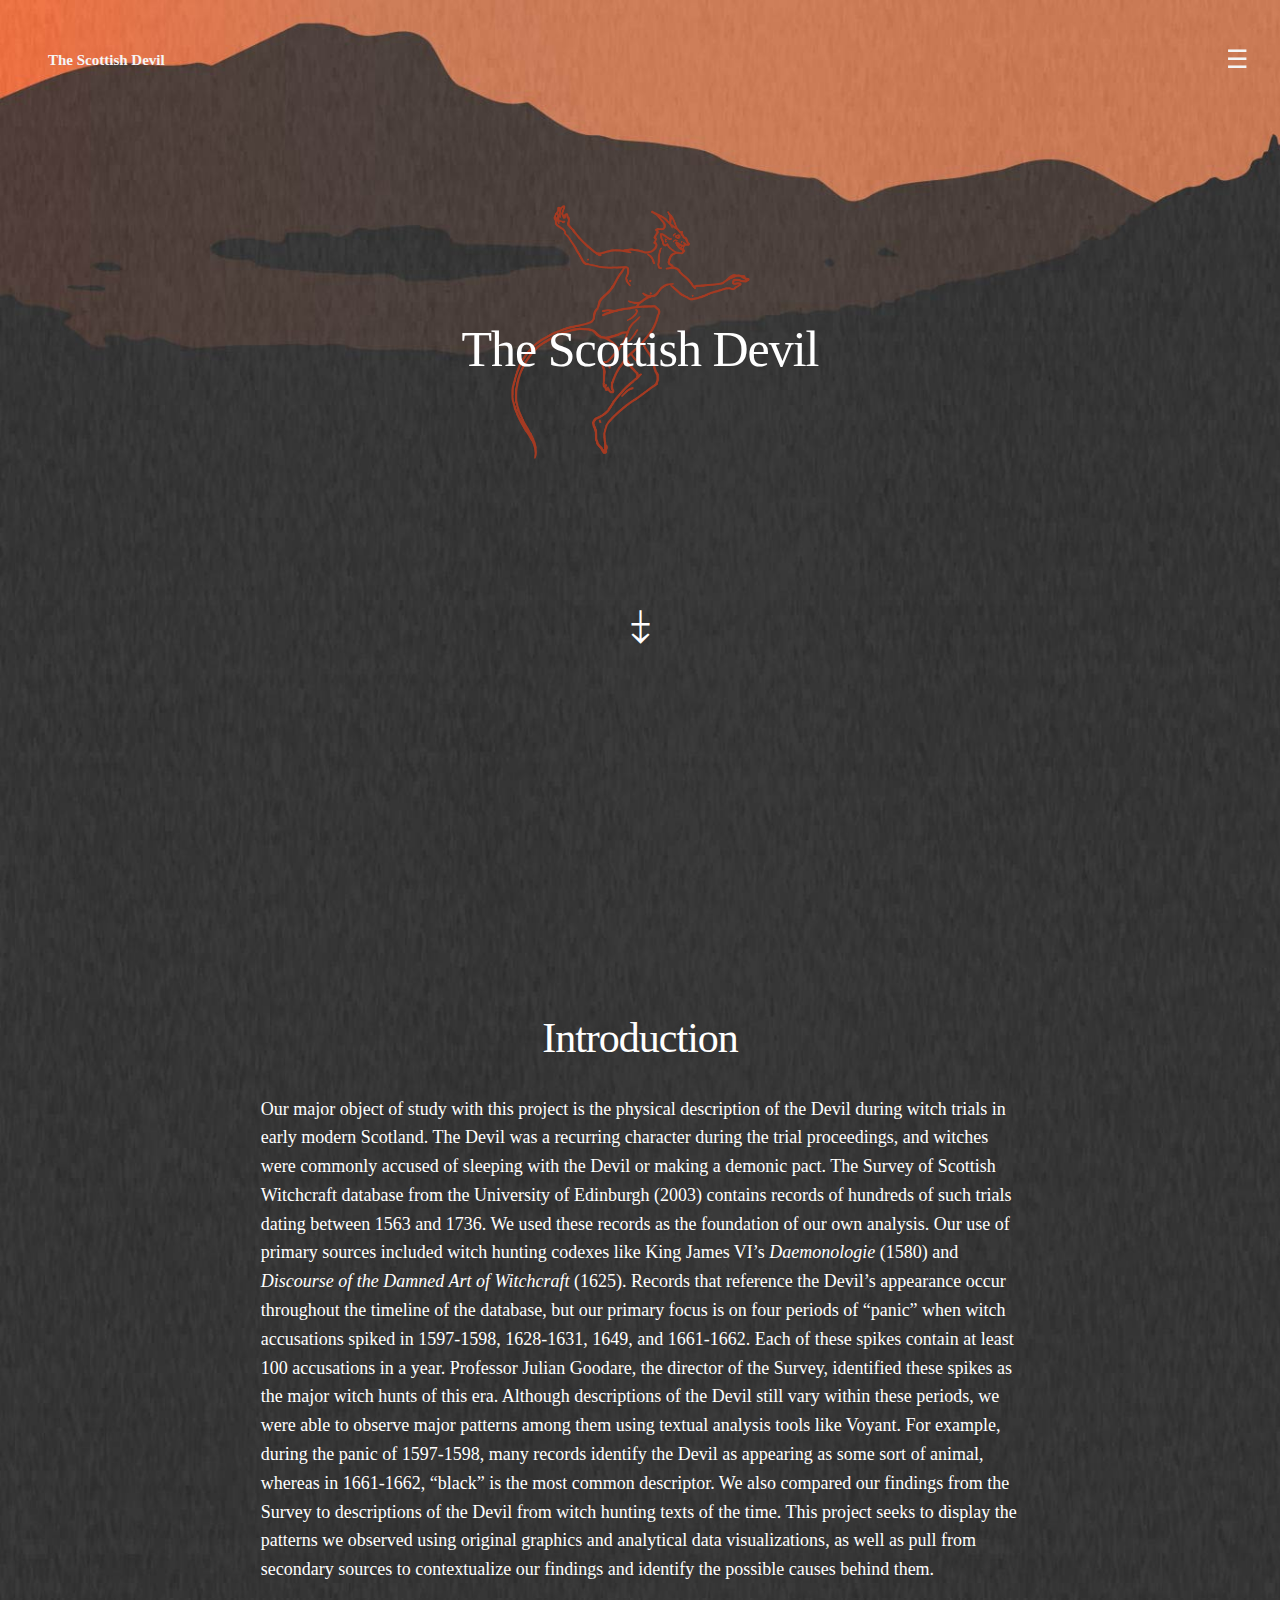
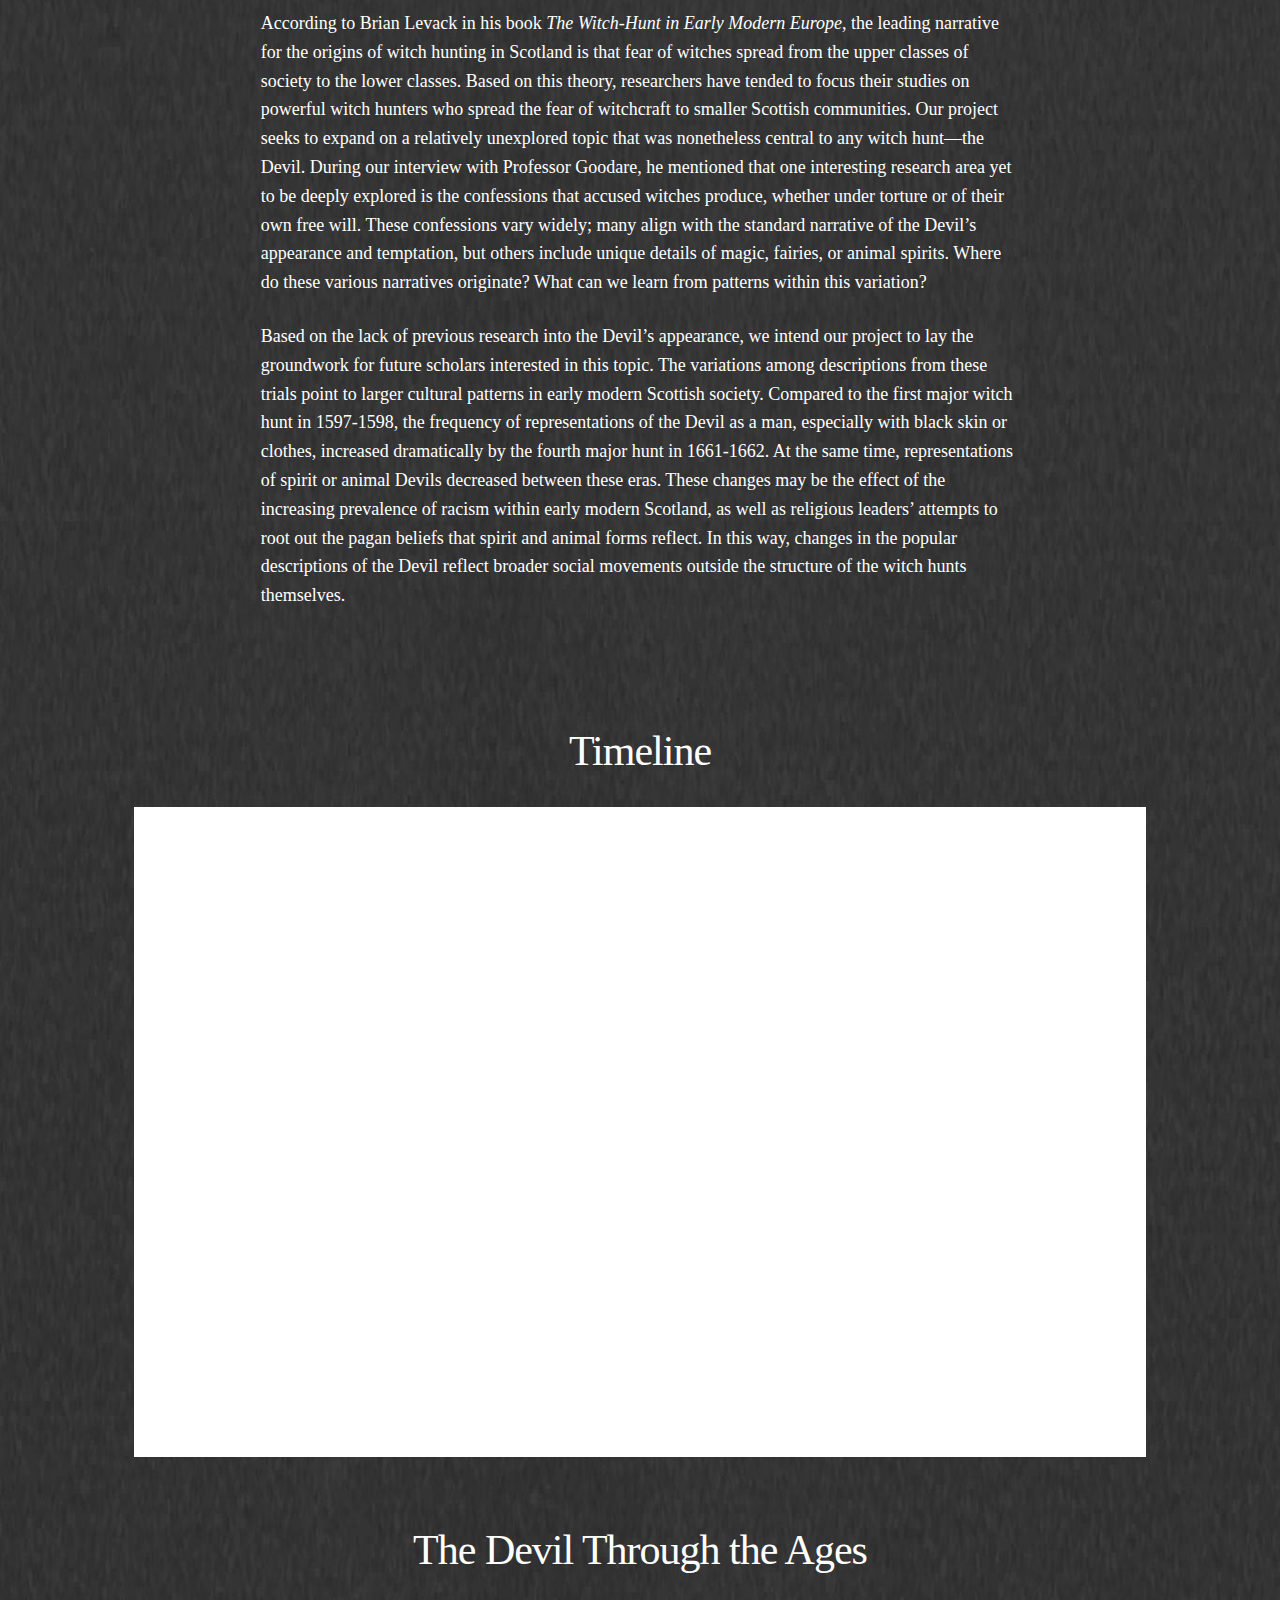
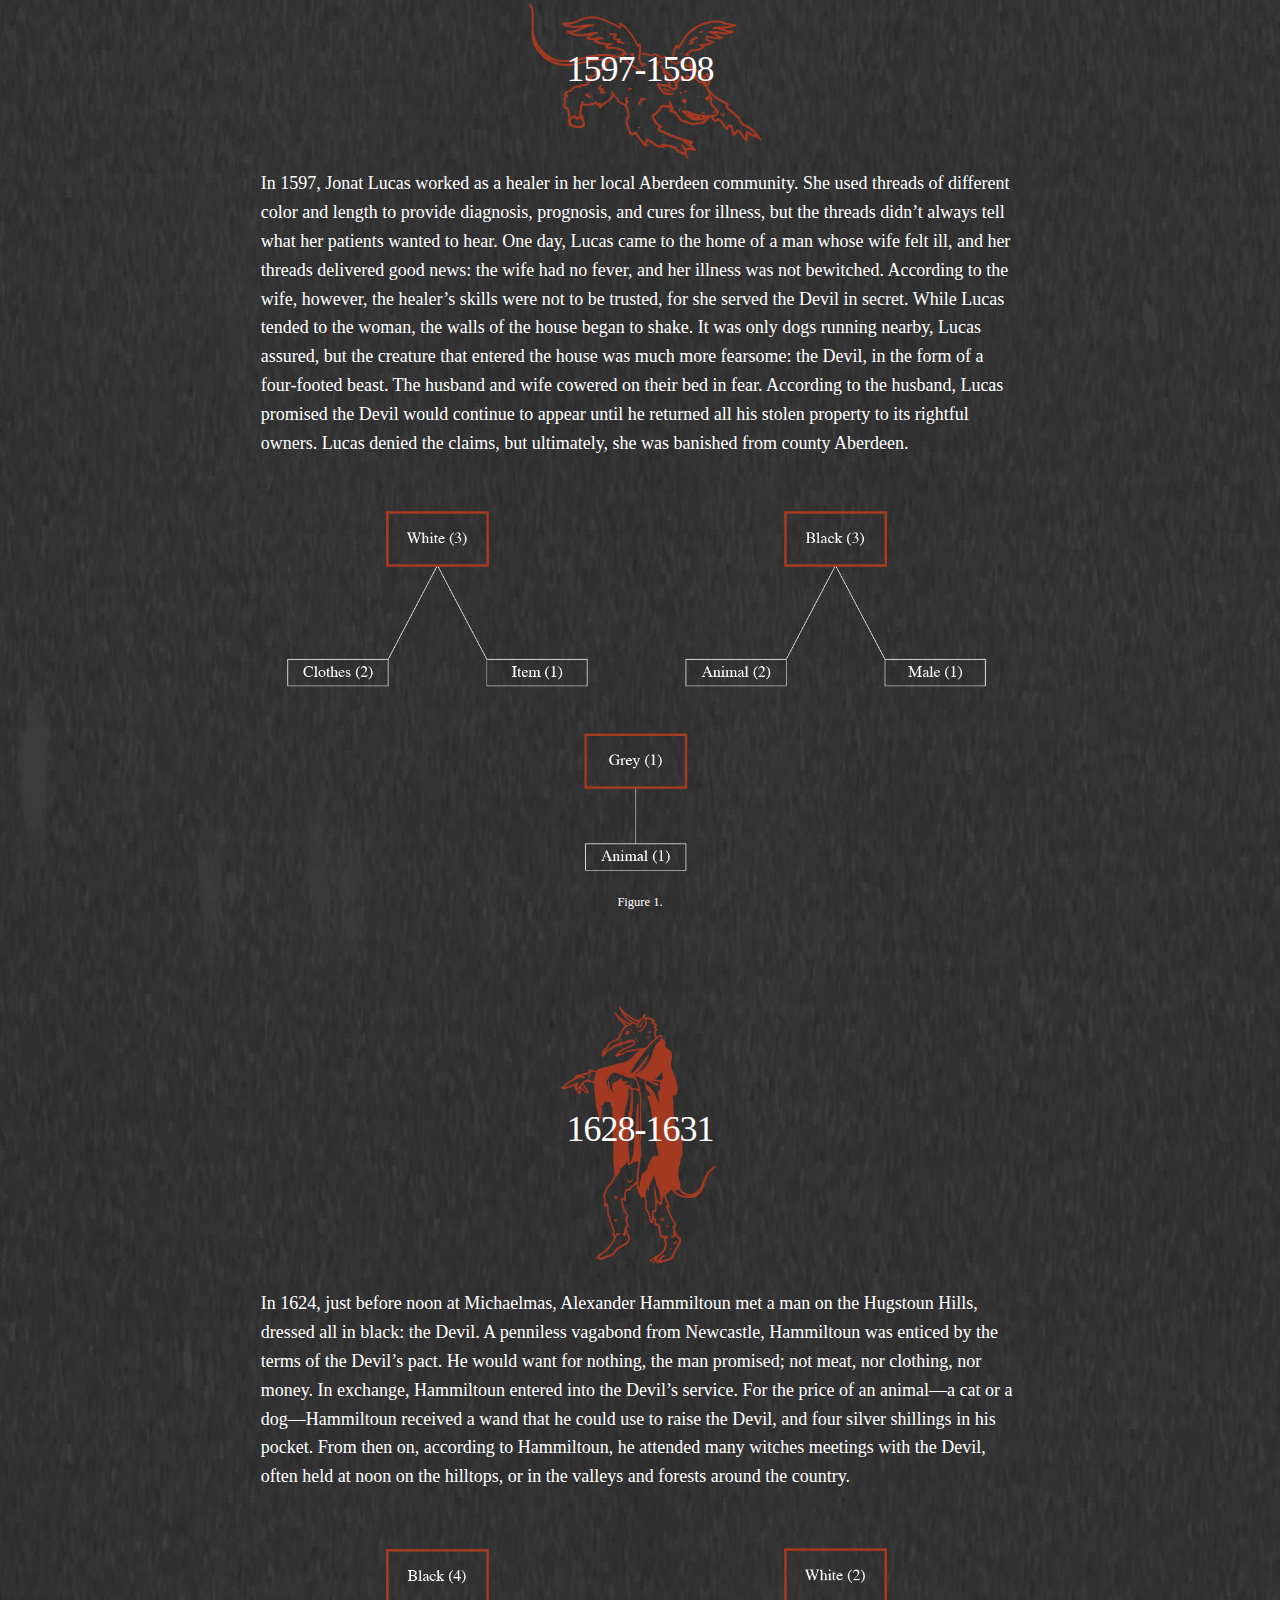
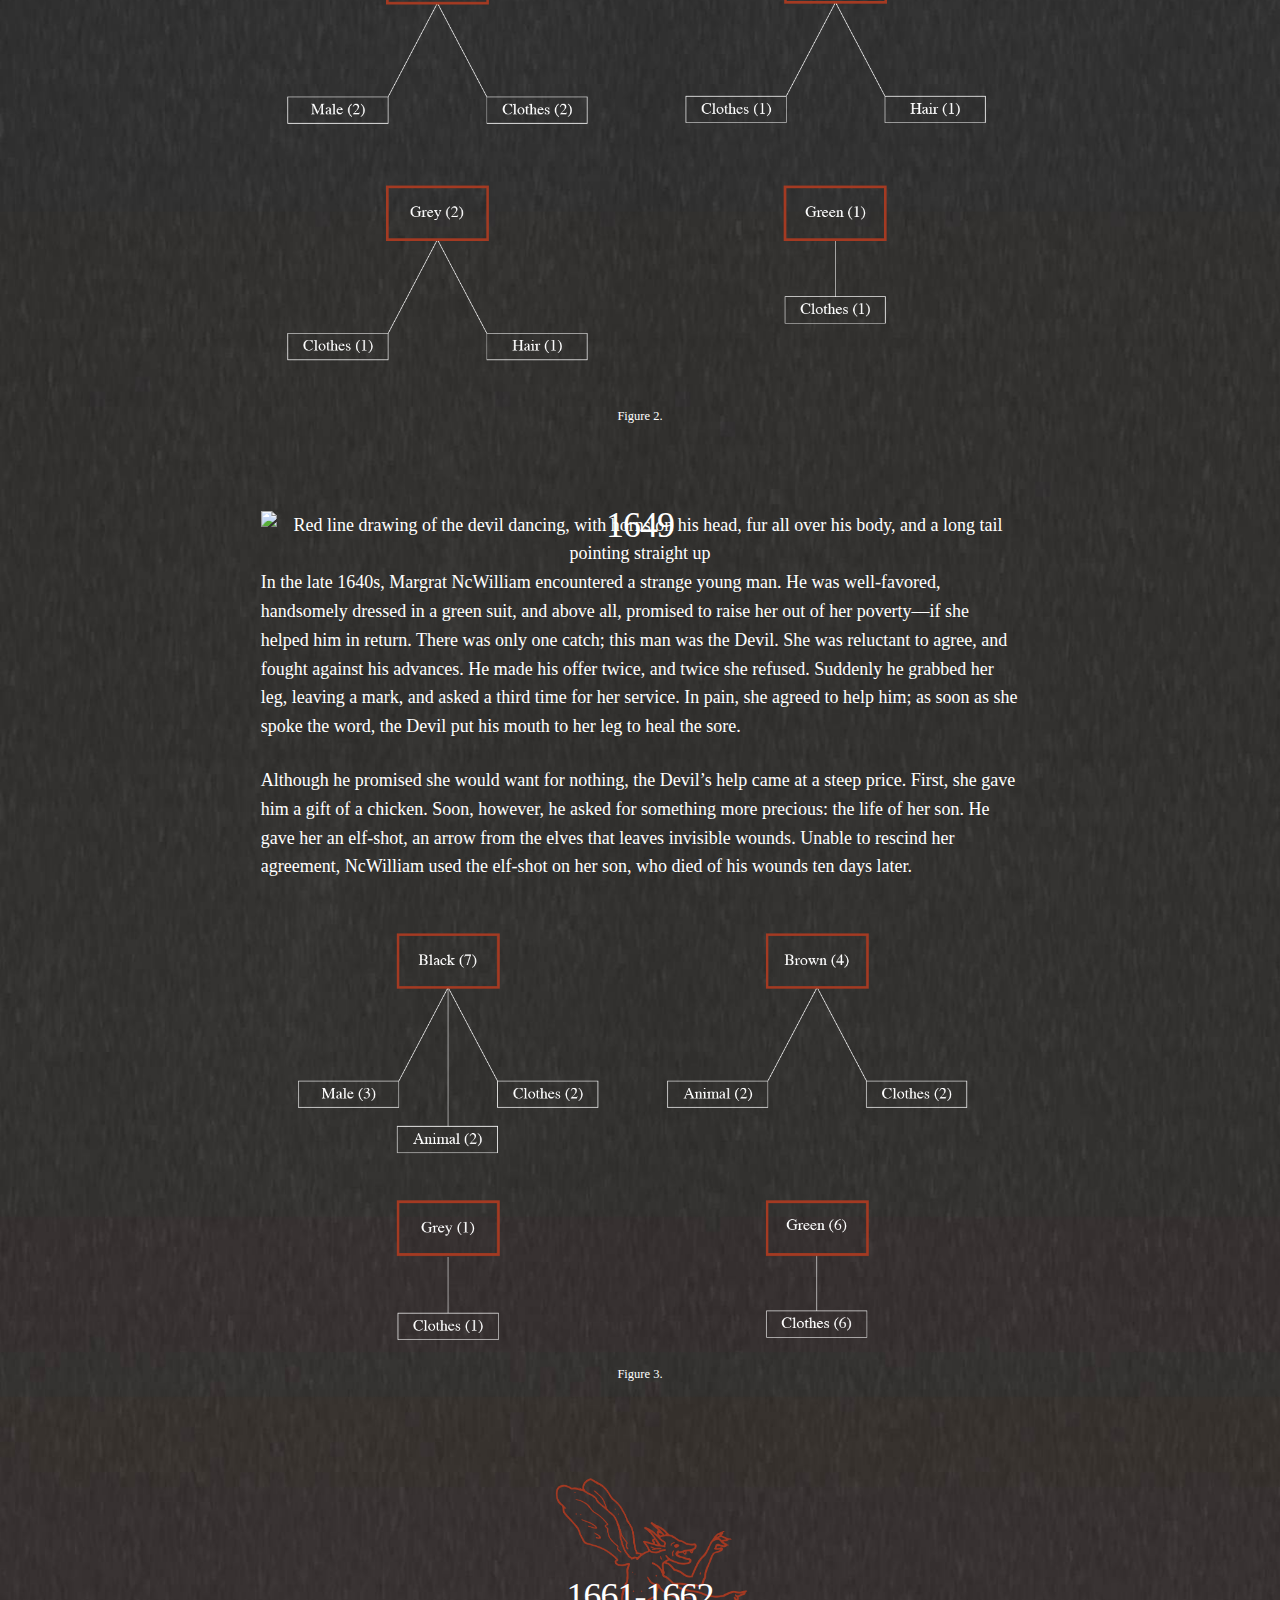
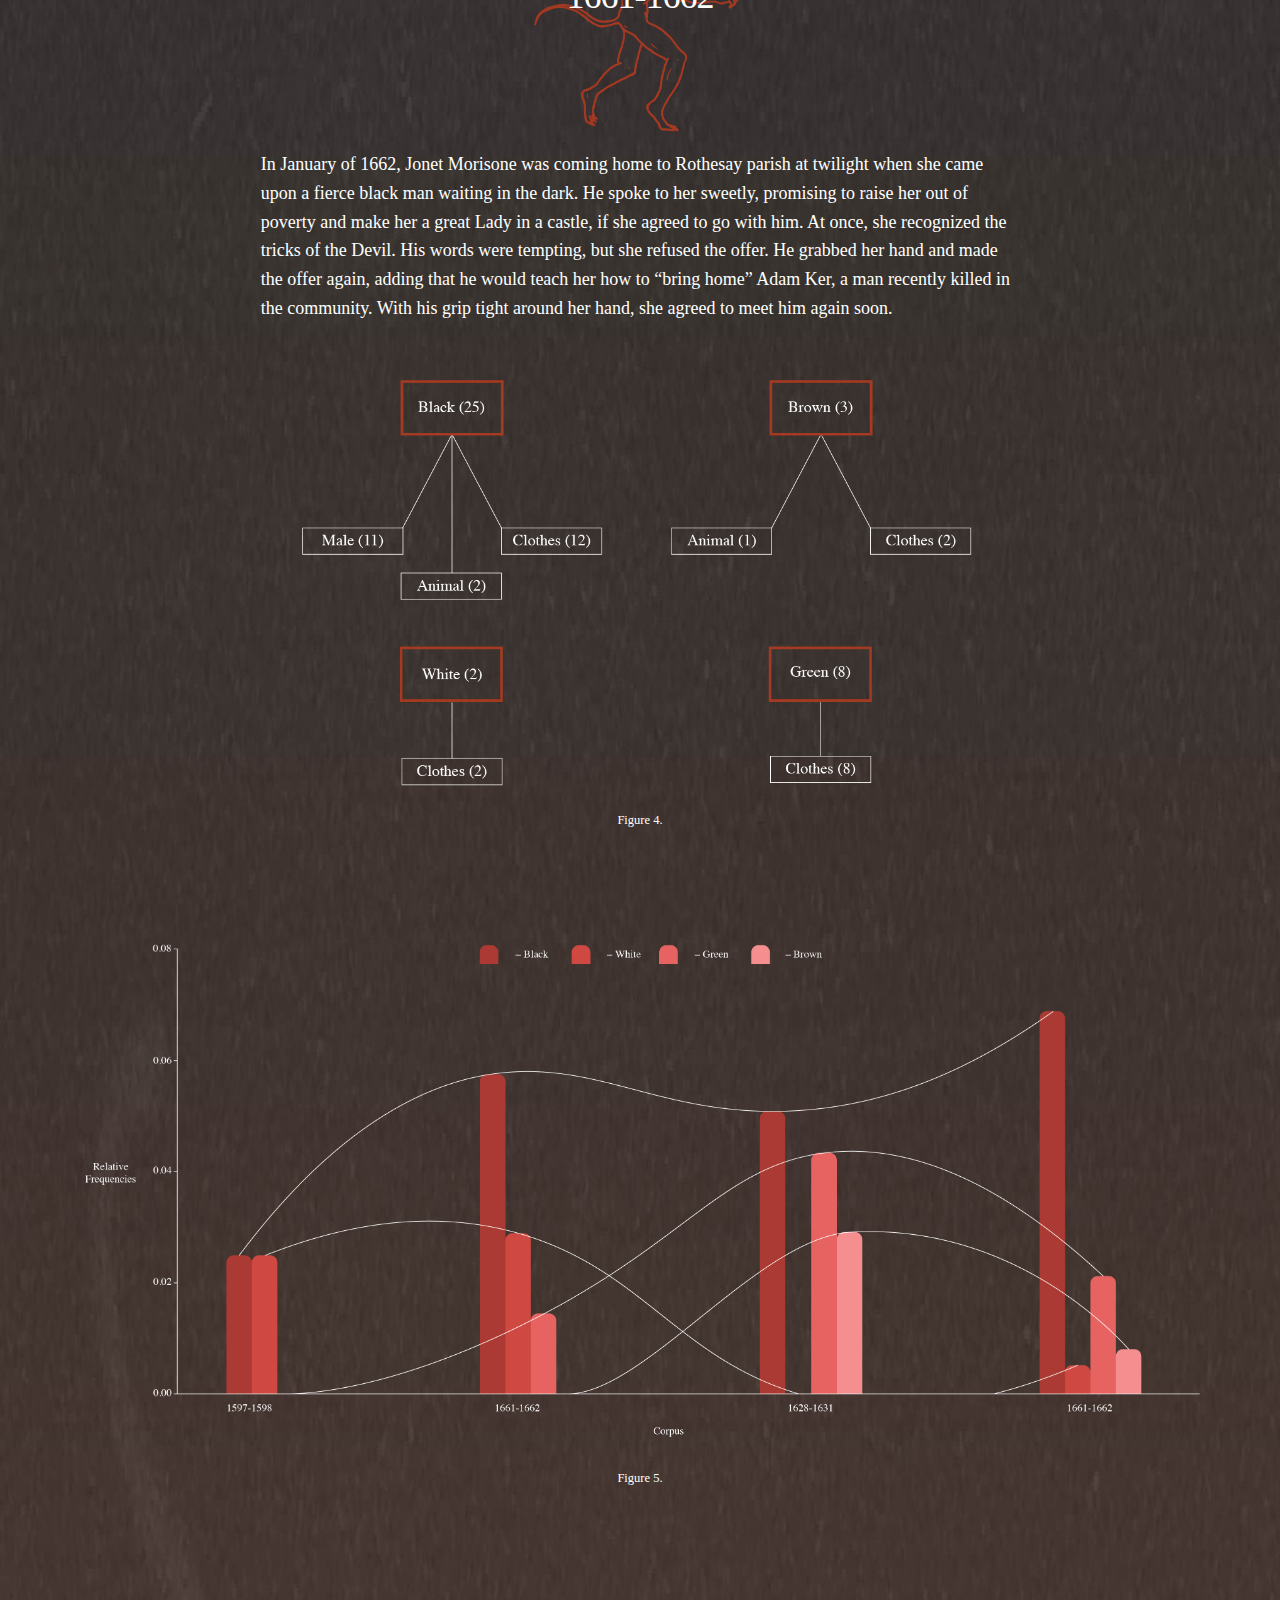
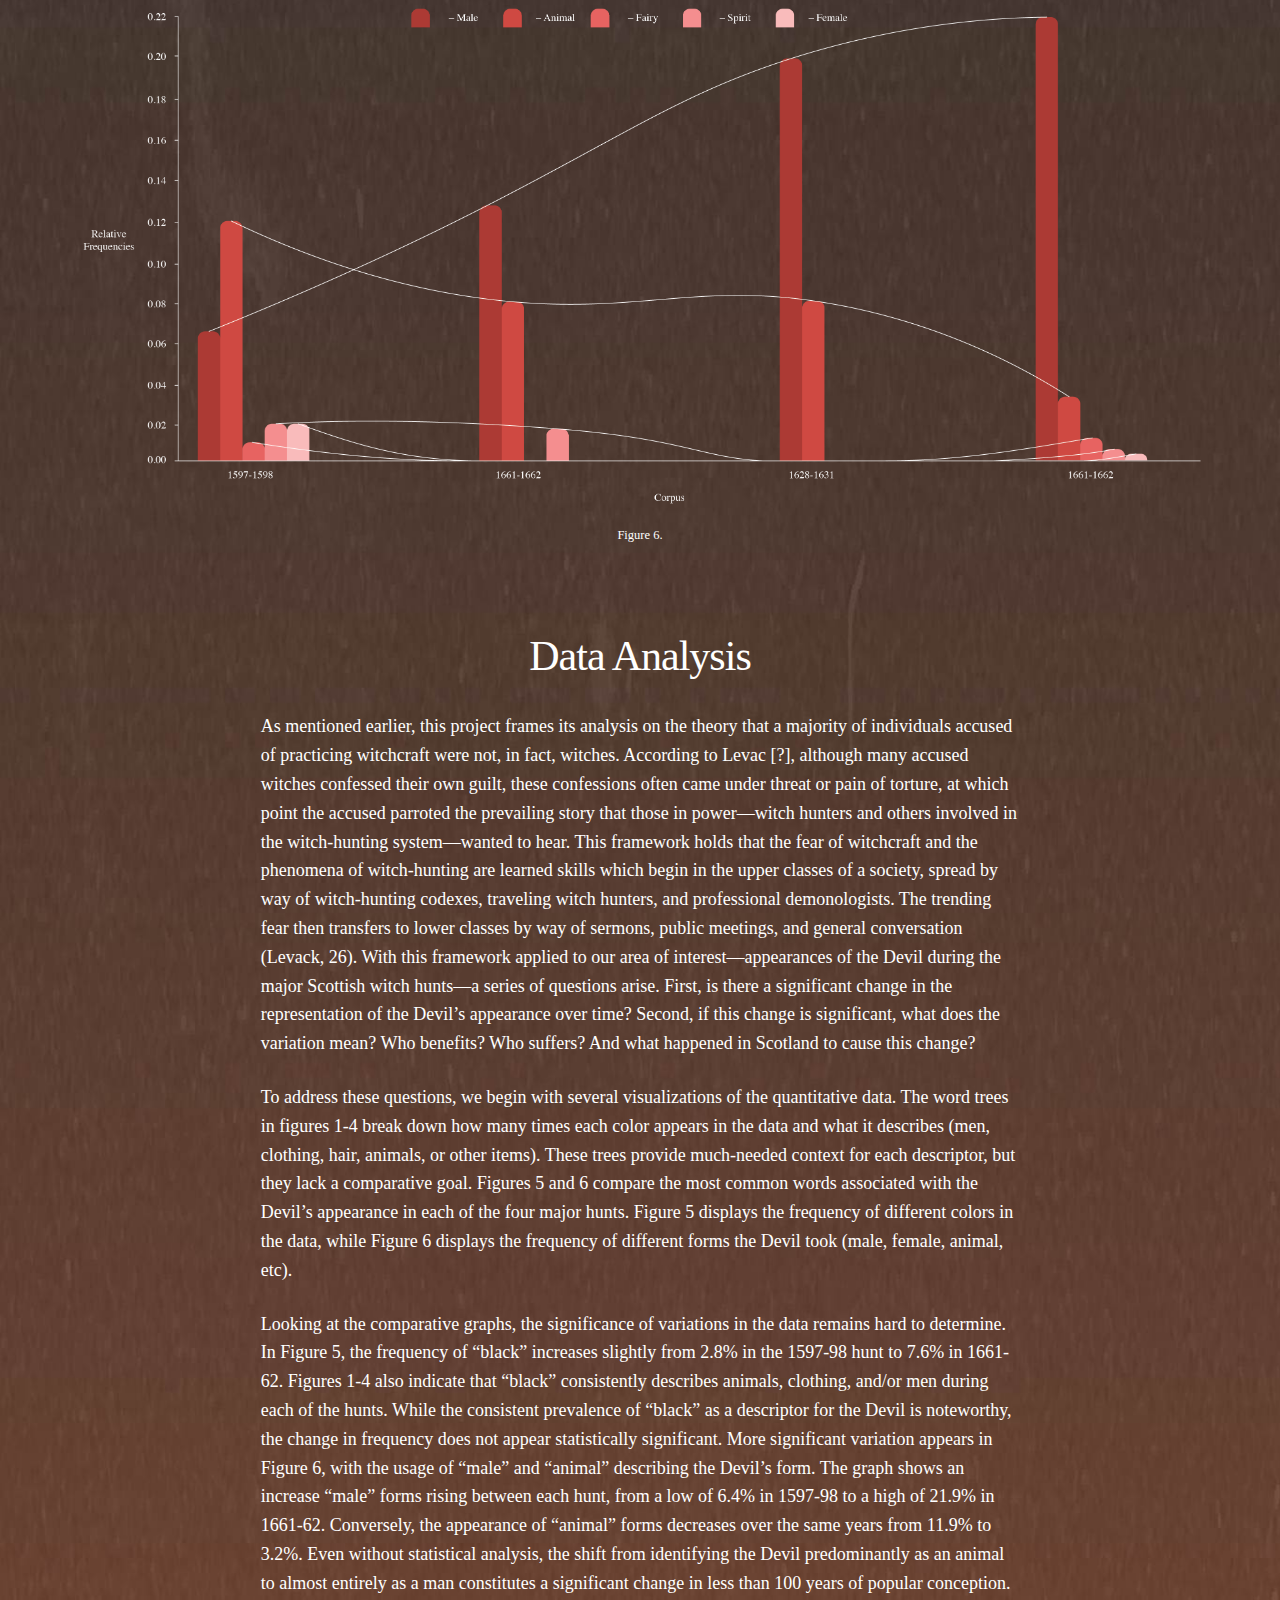
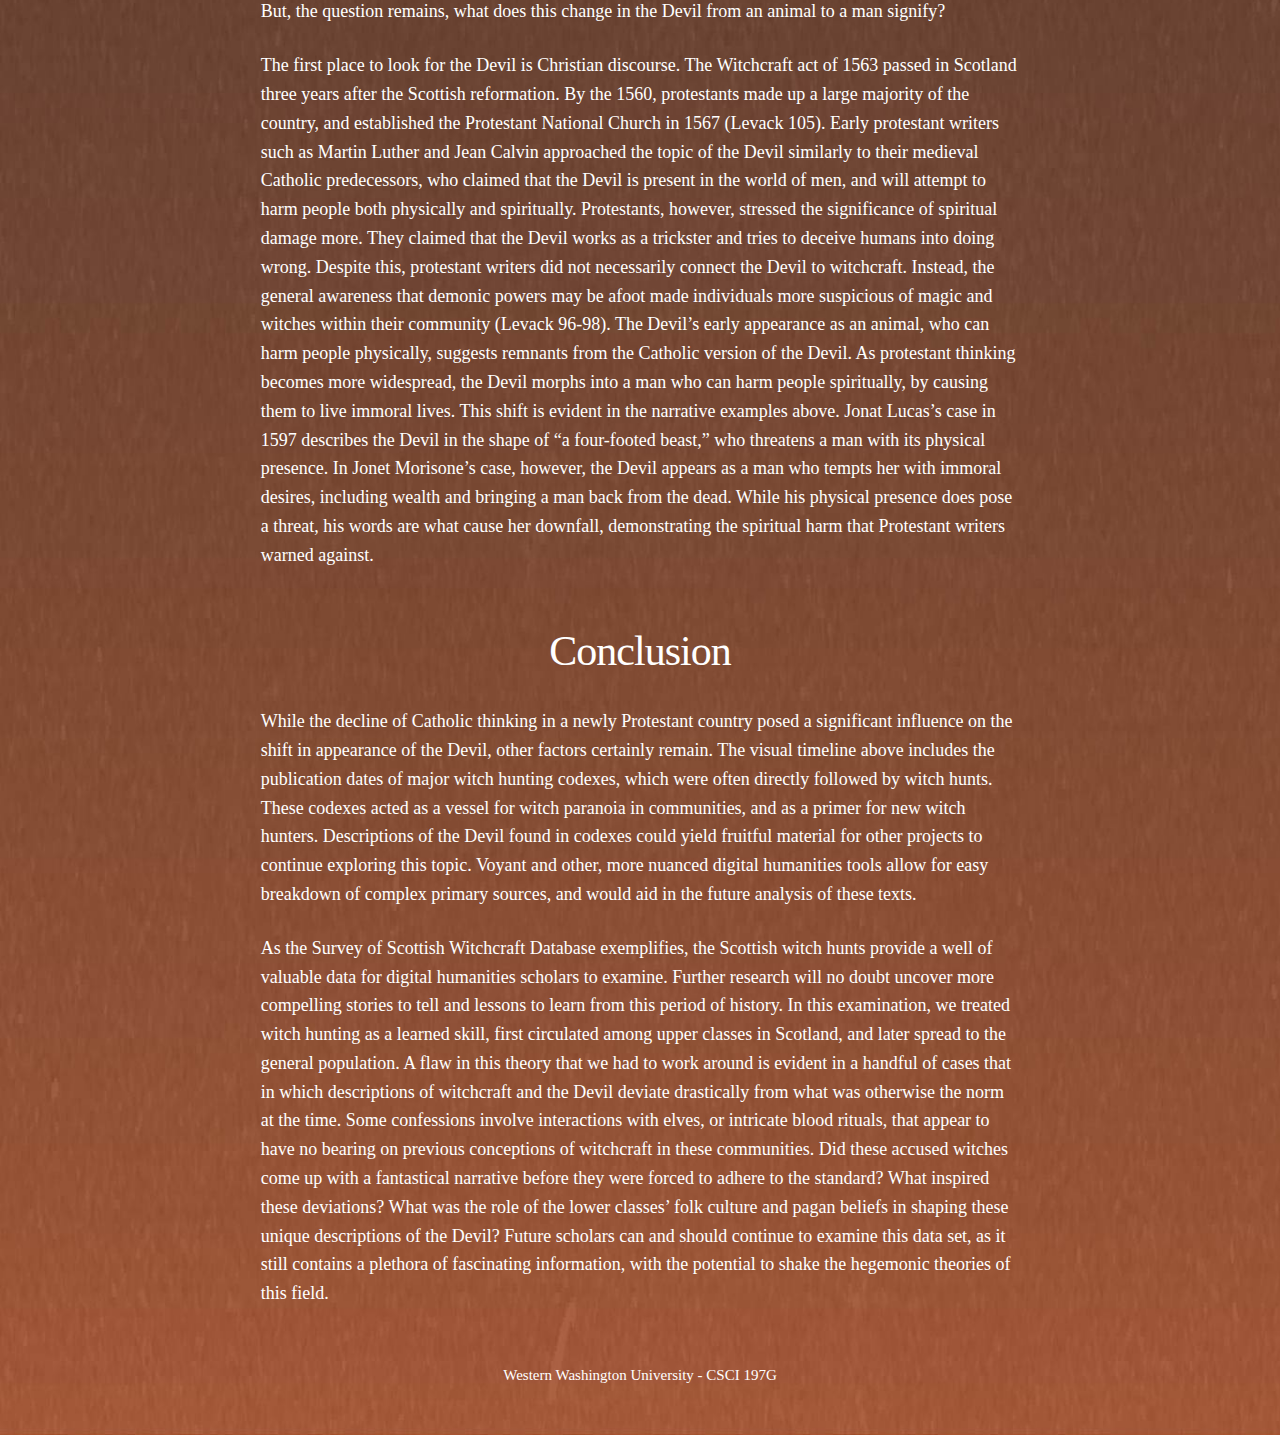
==== commit a248bcd0: "Update index.html" ====
--- a/index.html
+++ b/index.html
@@ -41,8 +41,7 @@
                 </div>
                 <a href="#analysis" onclick="closeNav()">Data Analysis</a>
                 <a href="#conclusion" onclick="closeNav()">Conclusion</a>
-                <hr>
-                <a href="about.html" onclick="closeNav()">About</a>
+                <a href="about.html" onclick="closeNav()">About Page</a>
             </div>
         </div>
 
@@ -52,6 +51,7 @@
         <div class="twelve columns center">
             <h1 class="overtext">The Scottish Devil</h1>
             <img class="devil1" src="images/devil1-01.png" alt="Red line drawing of the Devil dancing, with a long tail curled under his feet, horns on his head, and a wide grin on his face">
+            <p style="font-size: 3em;">&#10504</p>
         </div>
     </header>
 
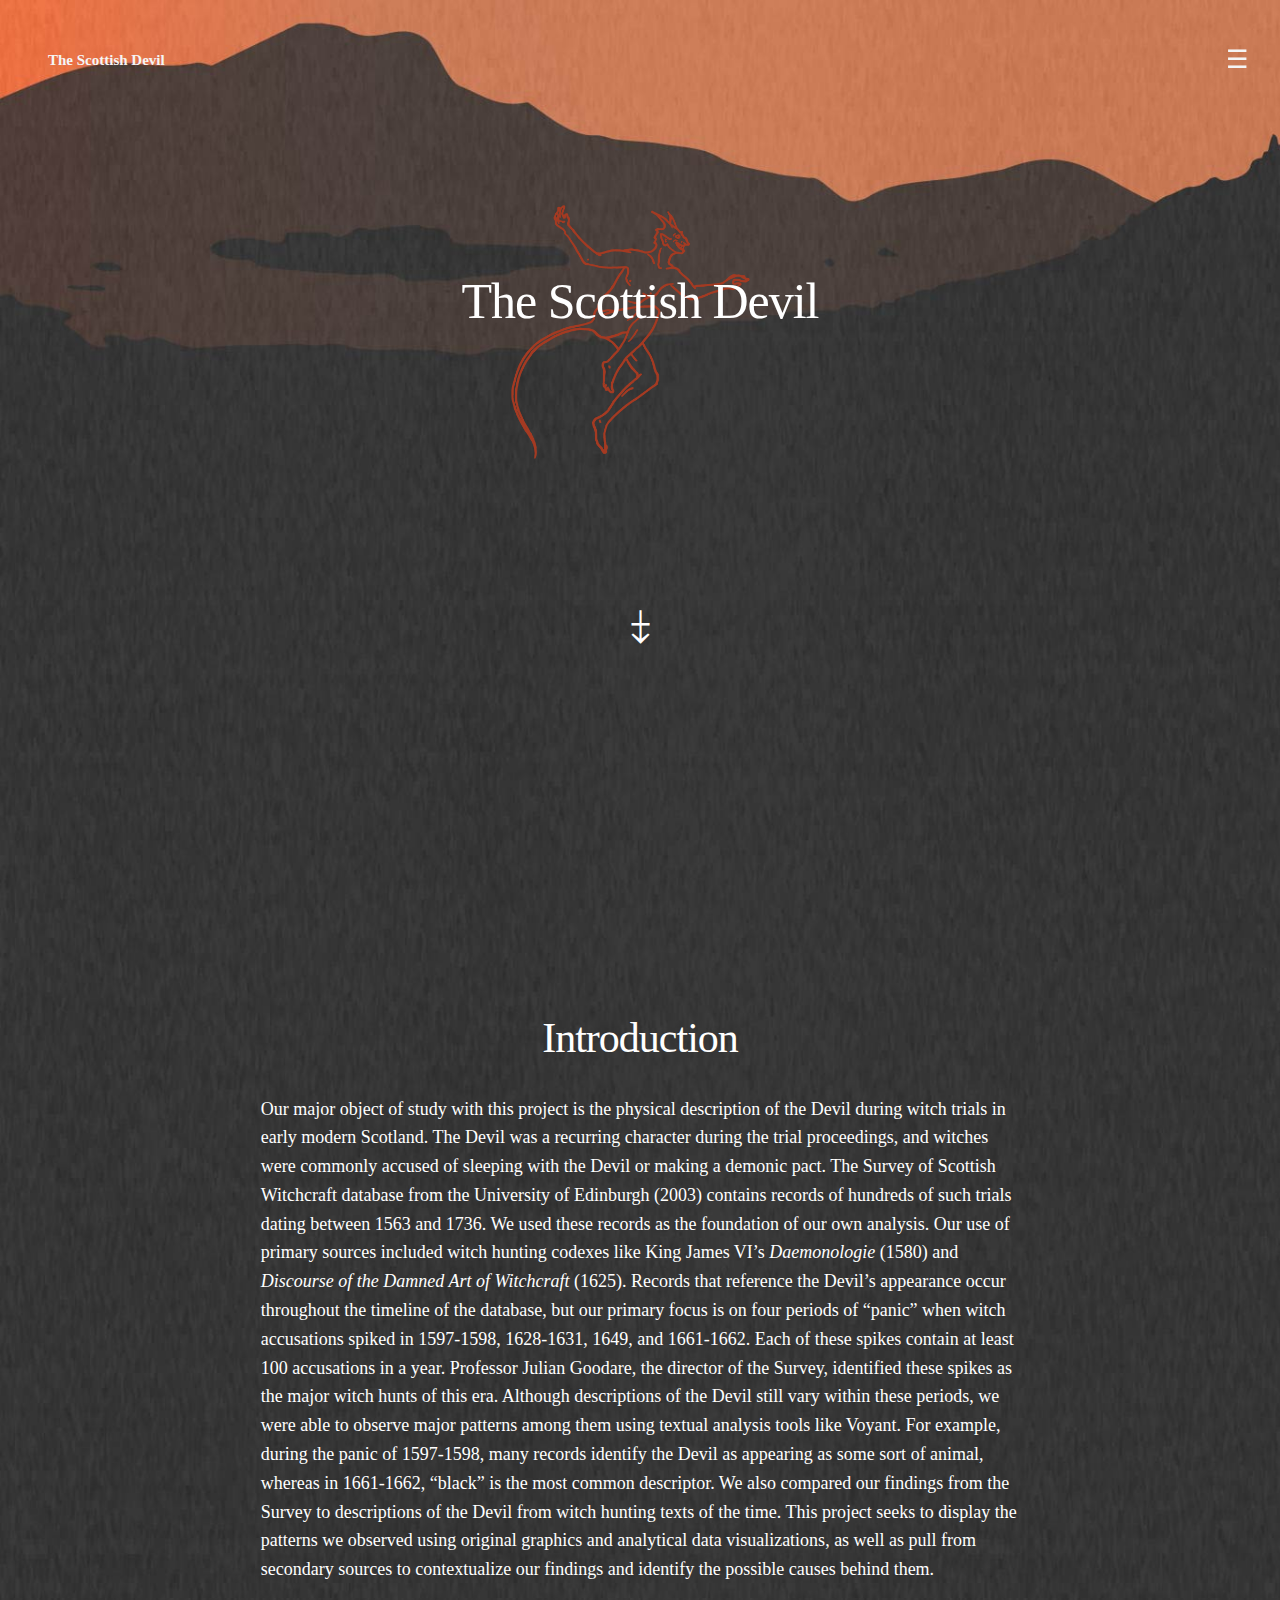
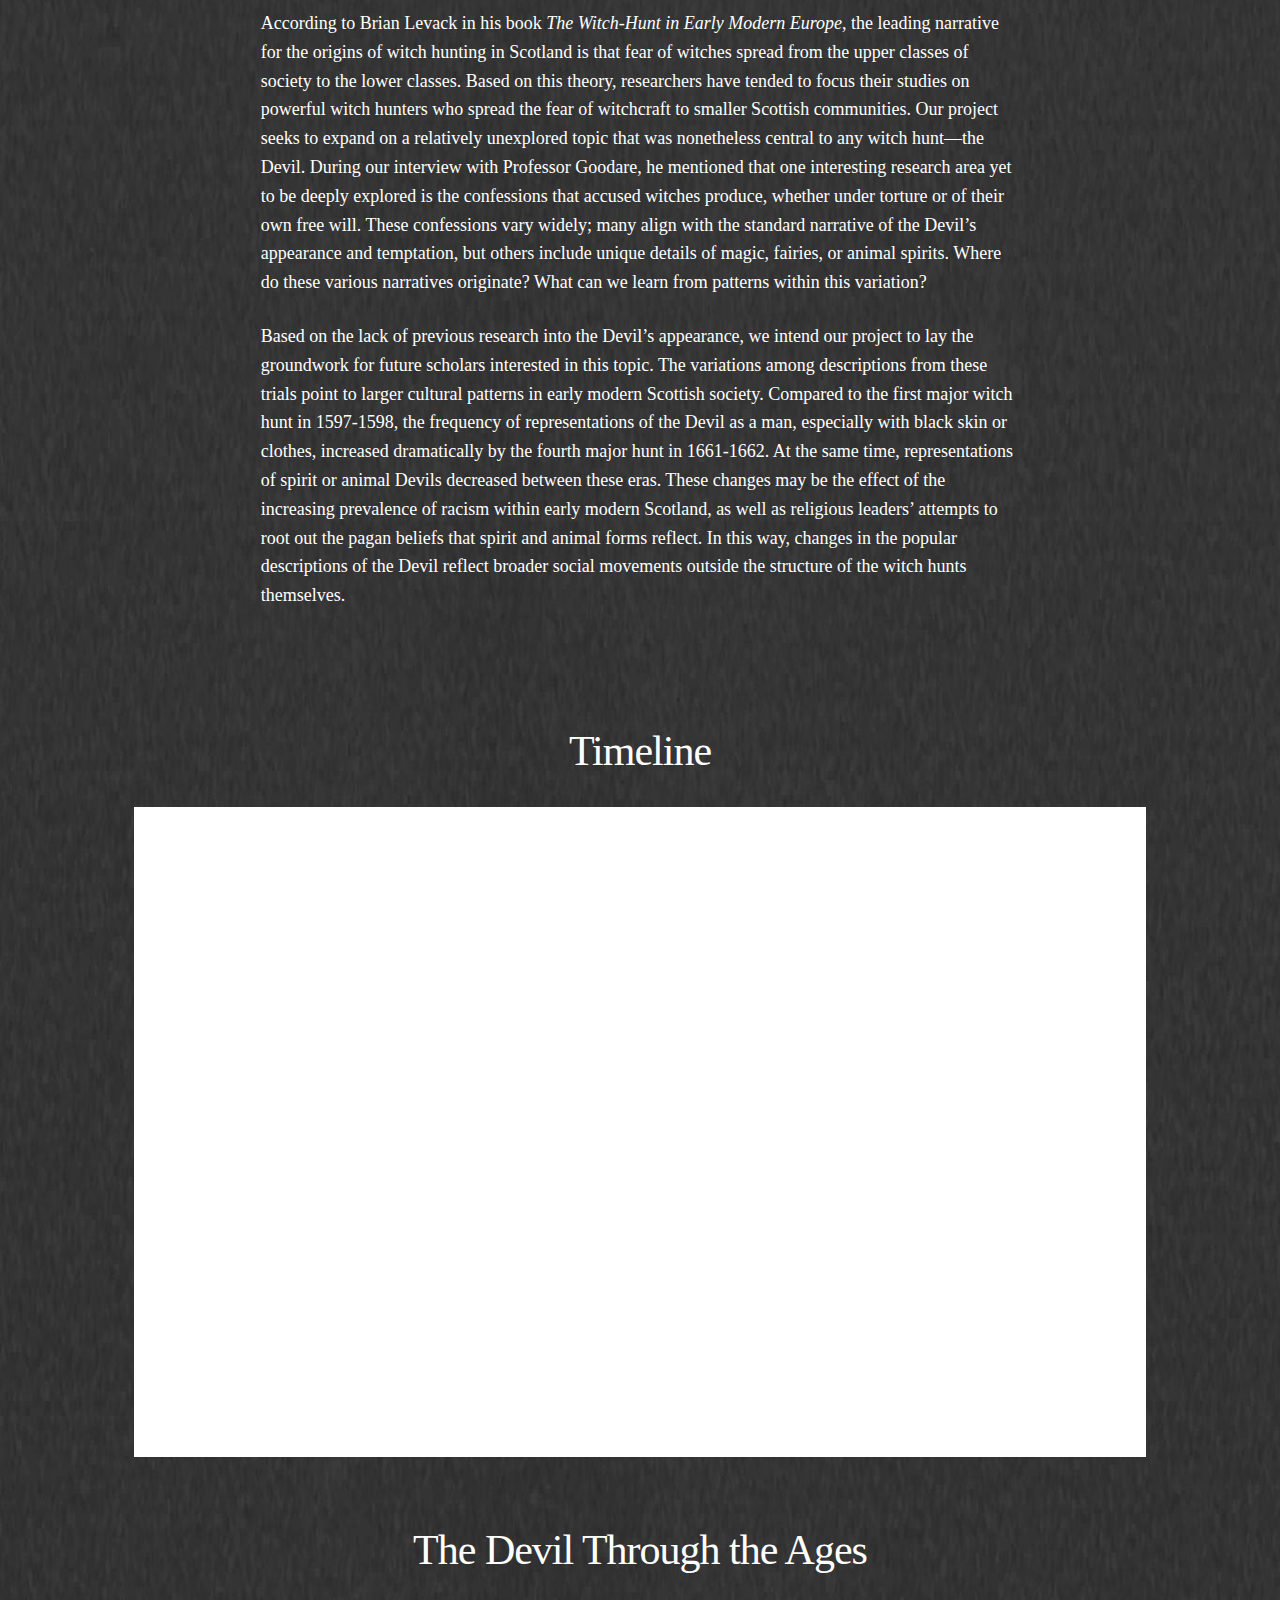
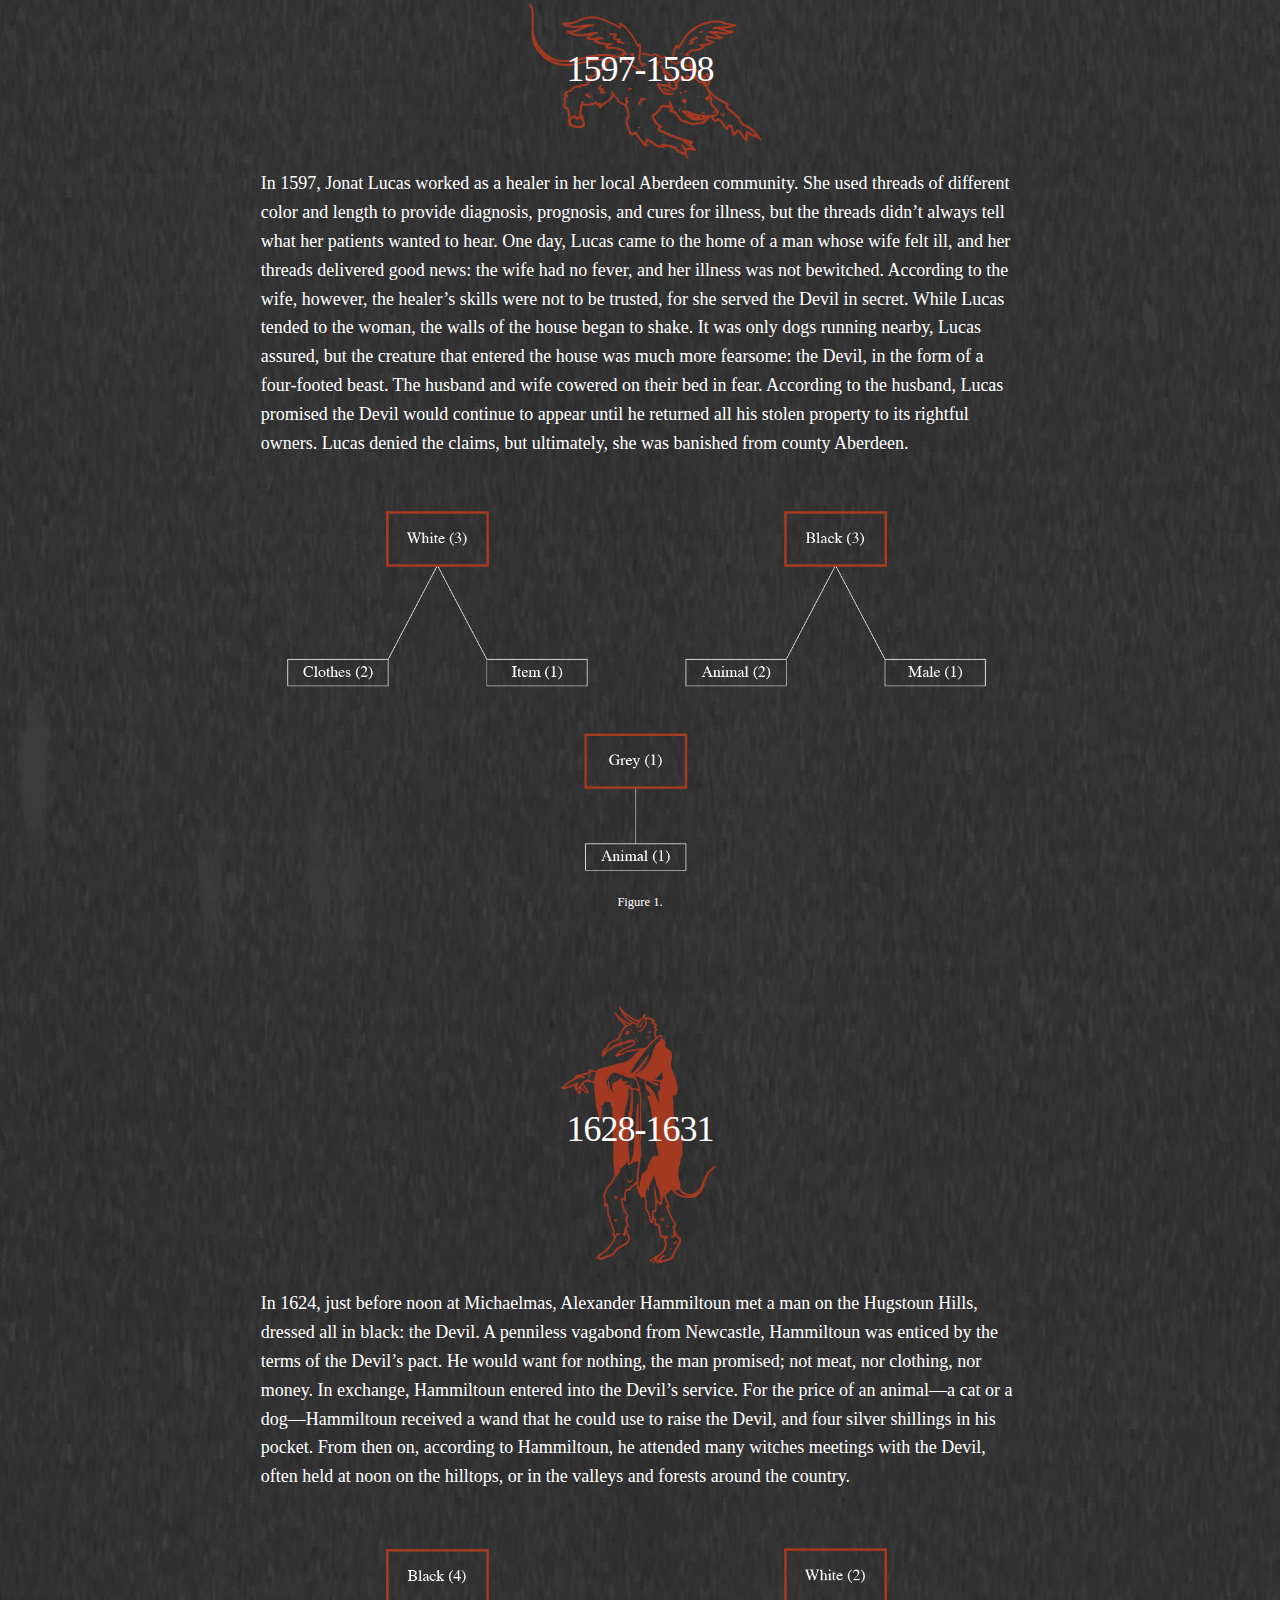
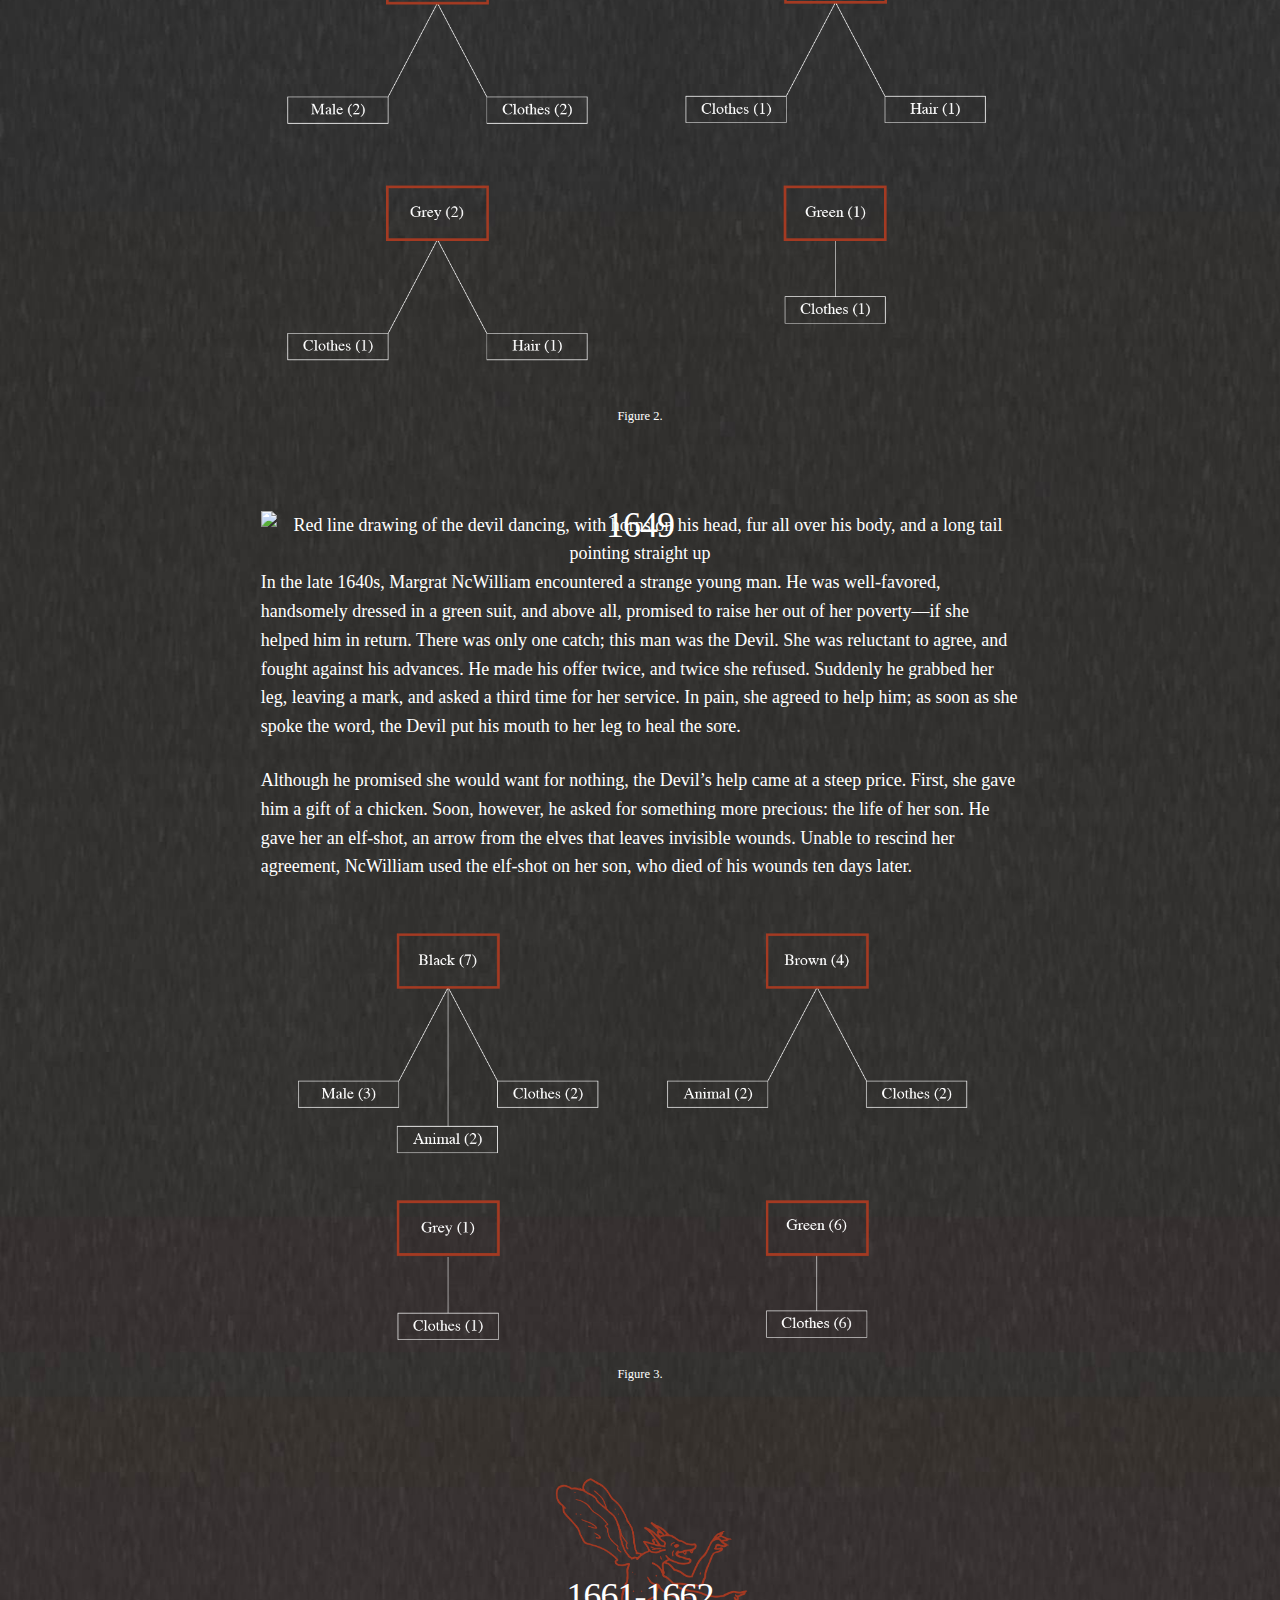
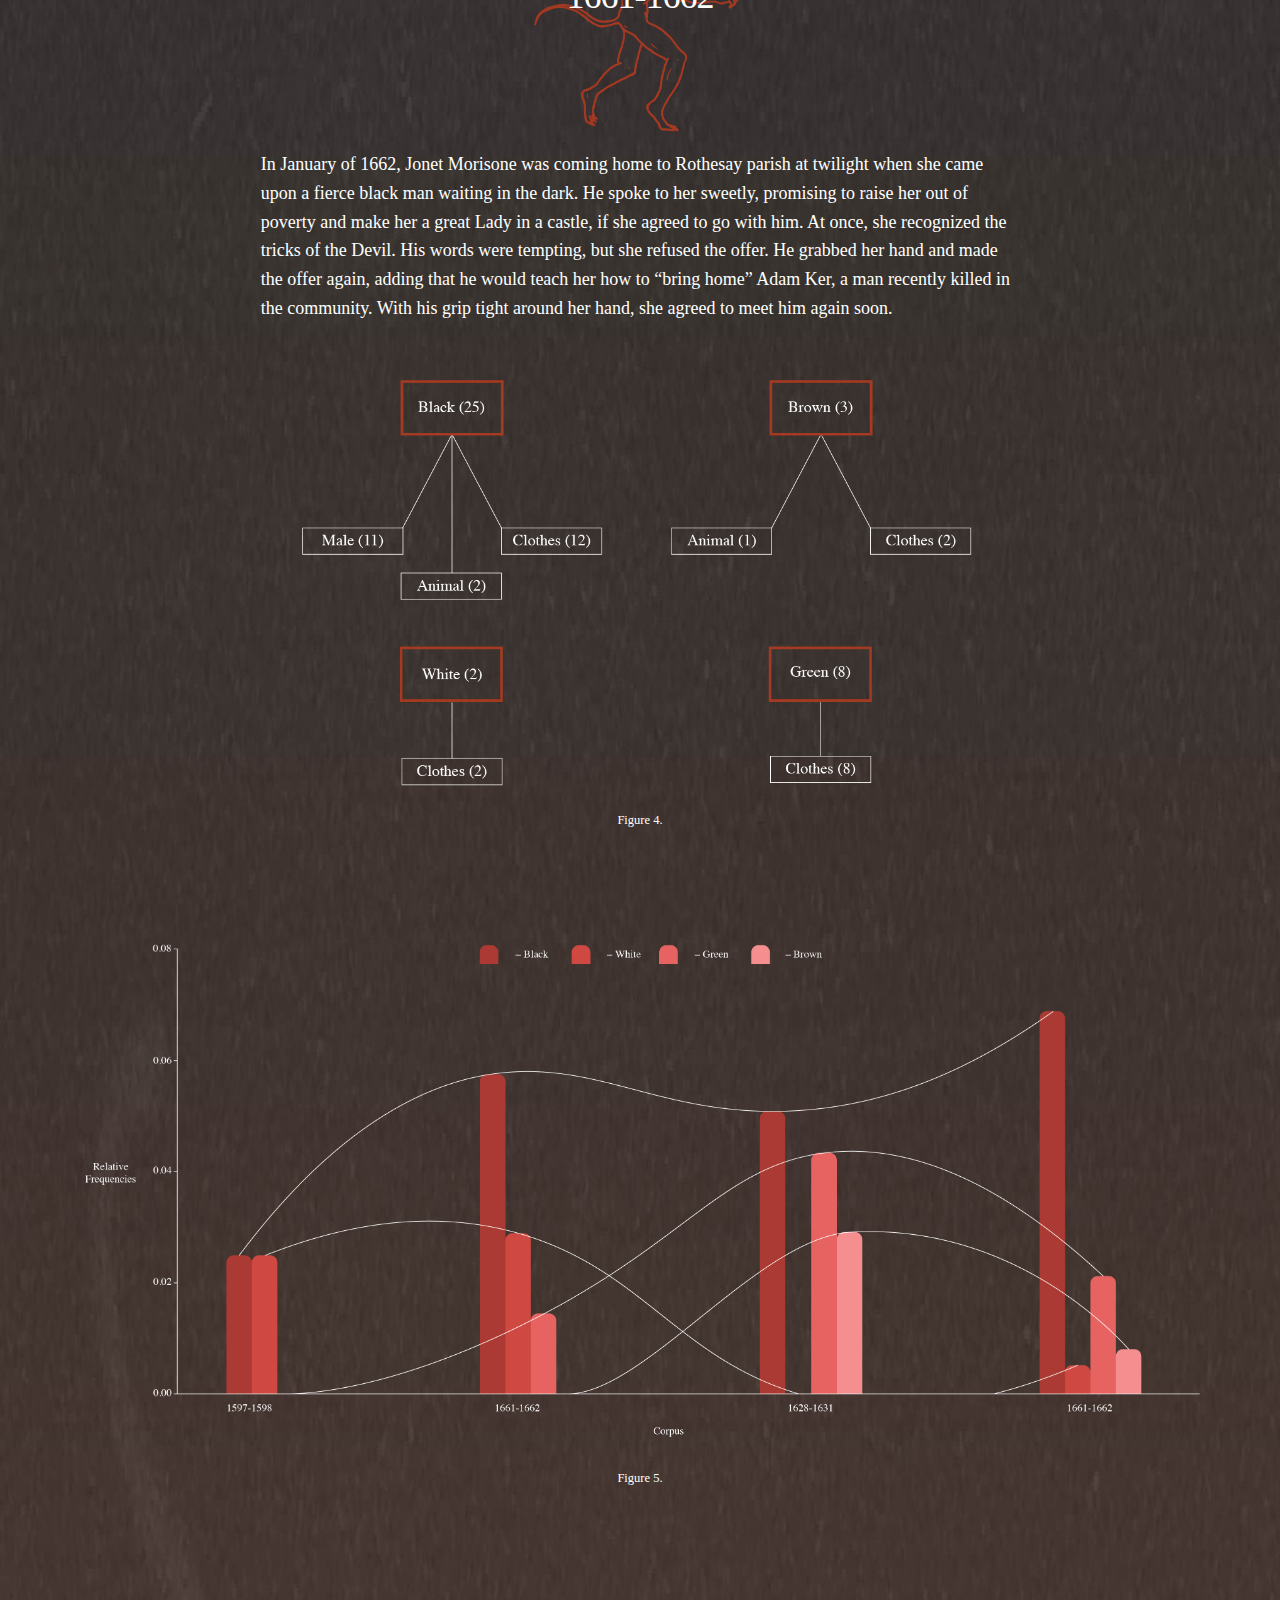
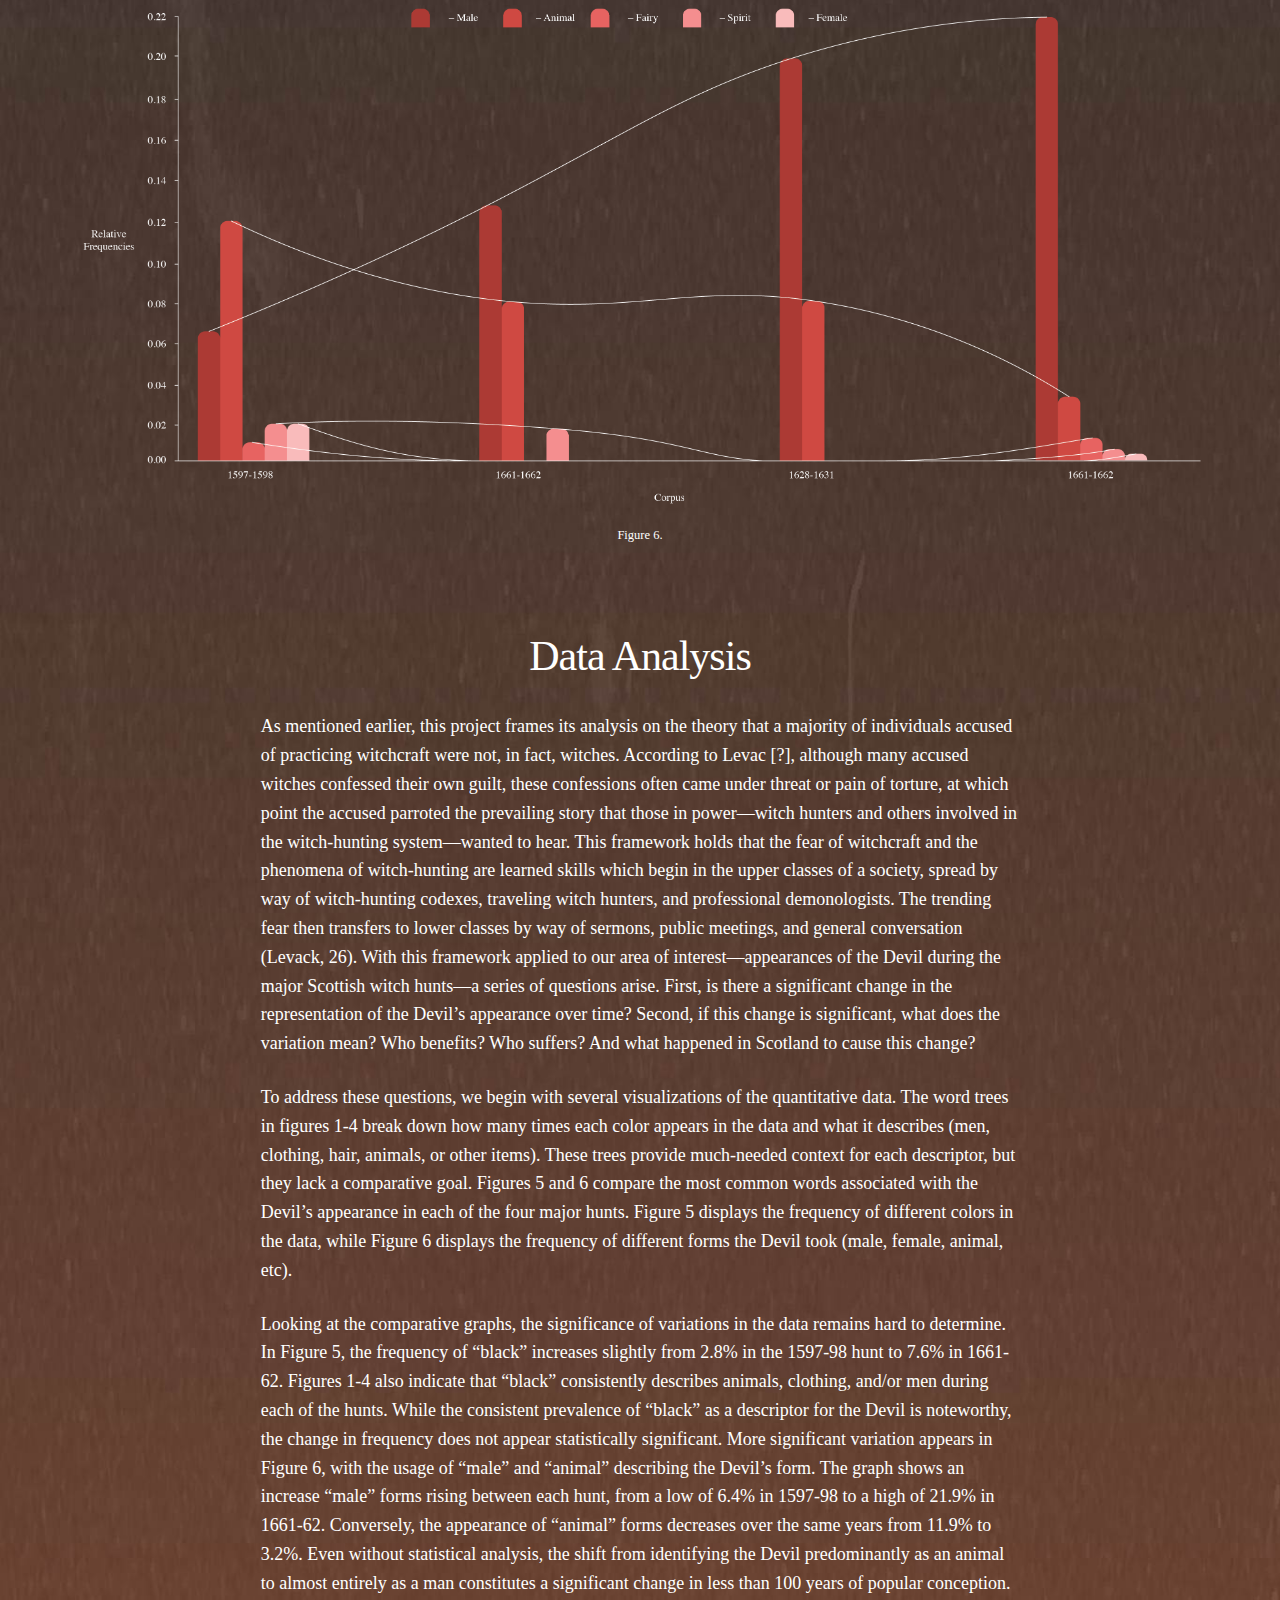
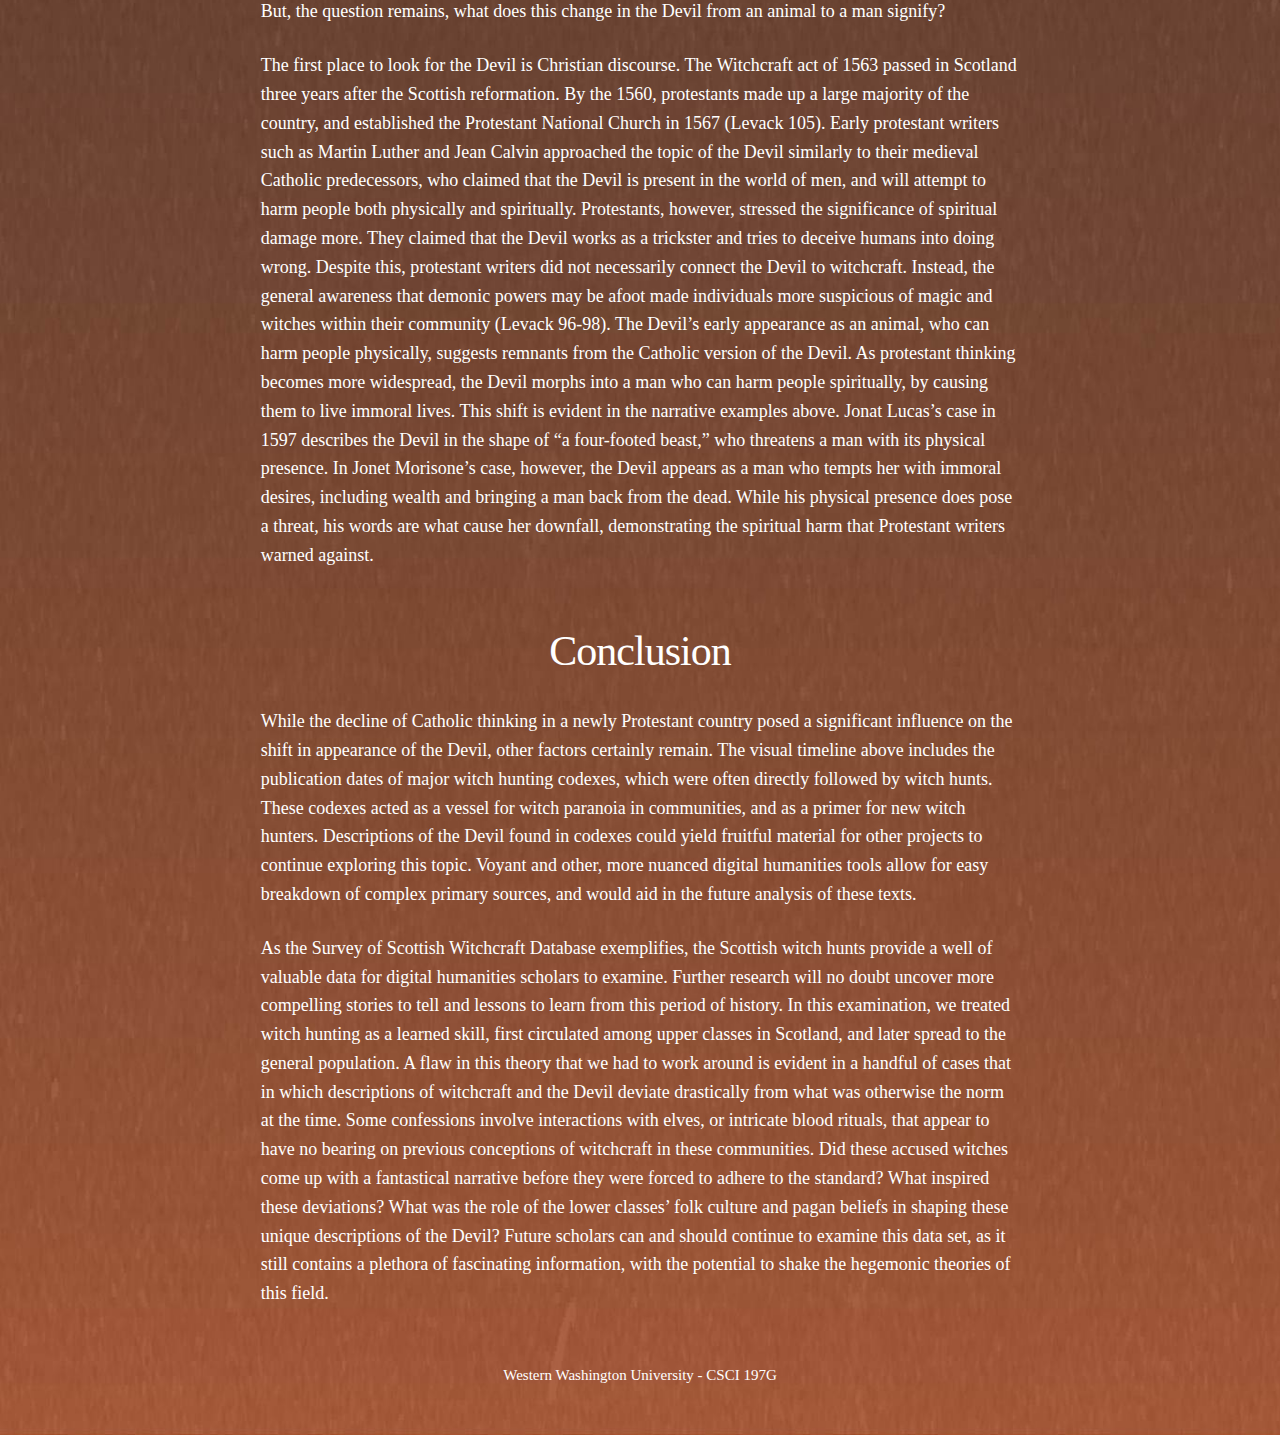
==== commit e4277c8f: "Update index.html" ====
--- a/index.html
+++ b/index.html
@@ -51,6 +51,9 @@
         <div class="twelve columns center">
             <h1 class="overtext">The Scottish Devil</h1>
             <img class="devil1" src="images/devil1-01.png" alt="Red line drawing of the Devil dancing, with a long tail curled under his feet, horns on his head, and a wide grin on his face">
+            
+        </div>
+        <div class="twelve columns center">
             <p style="font-size: 3em;">&#10504</p>
         </div>
     </header>
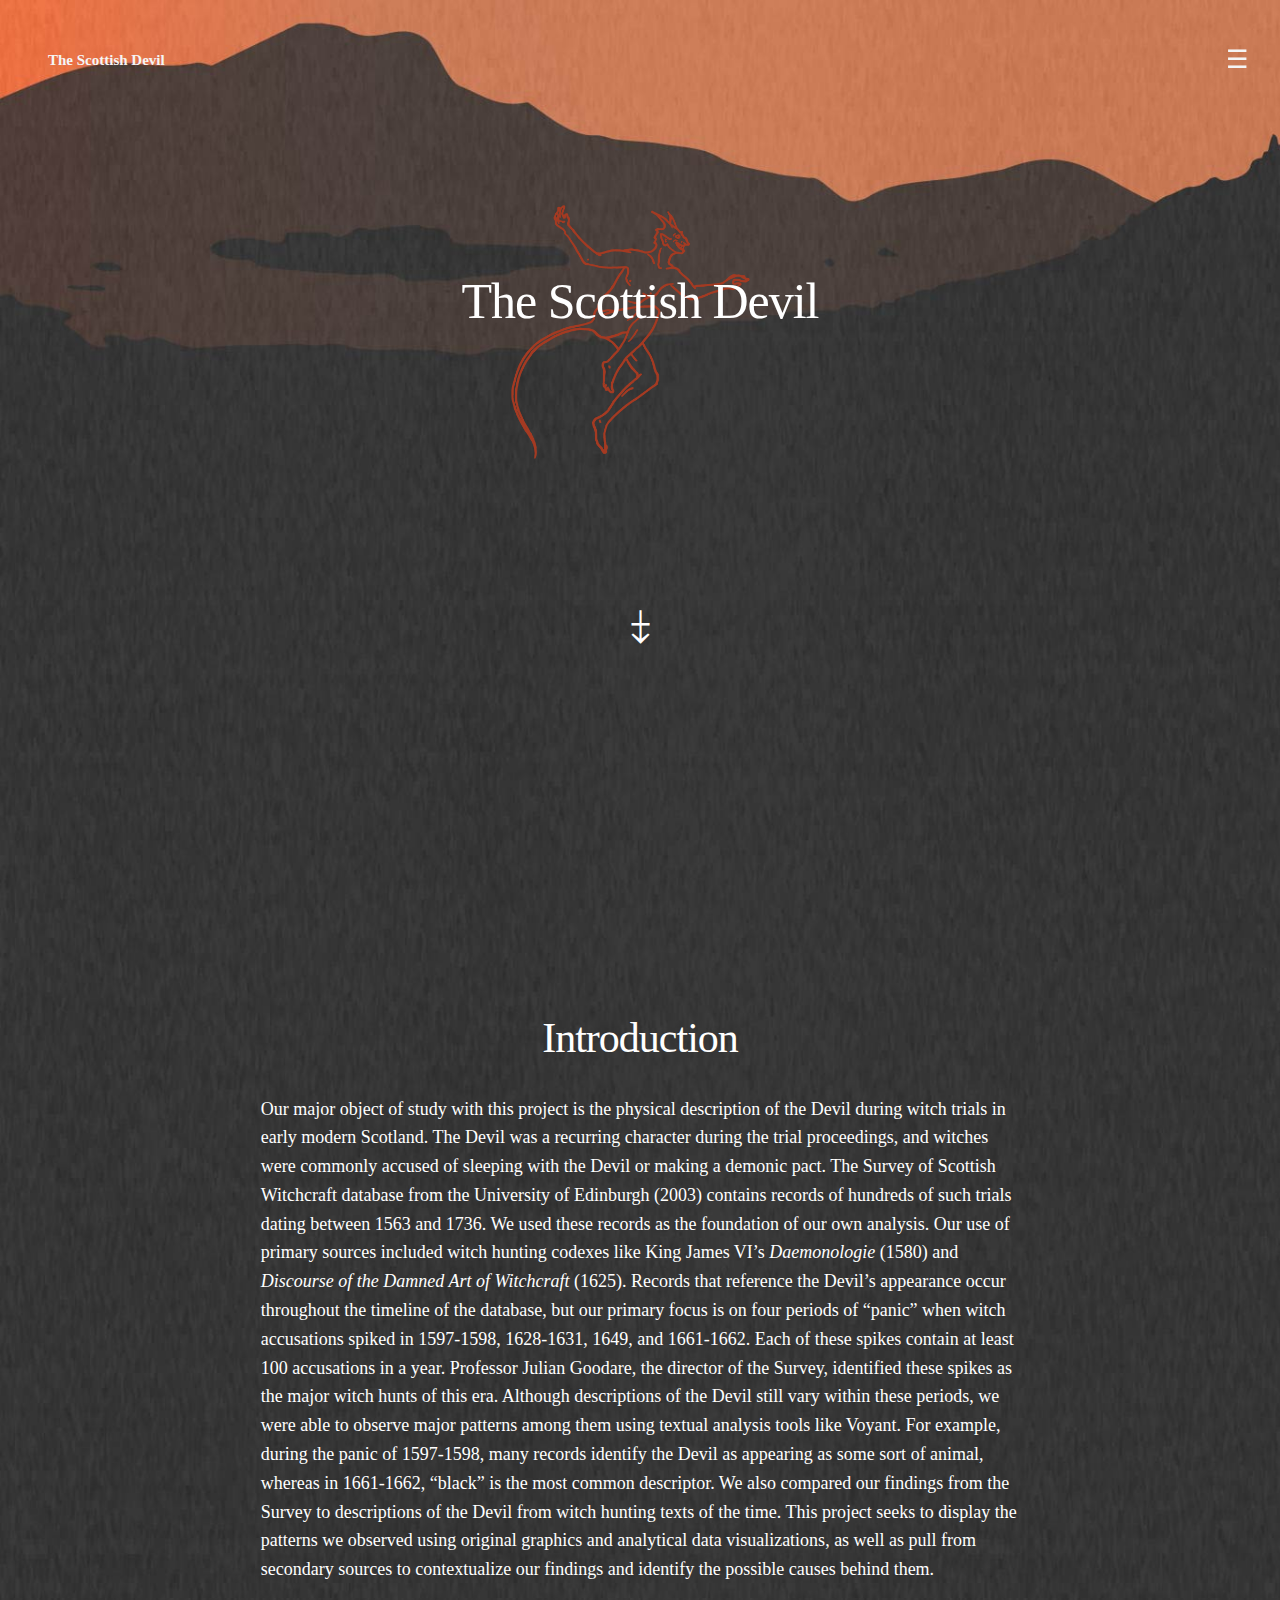
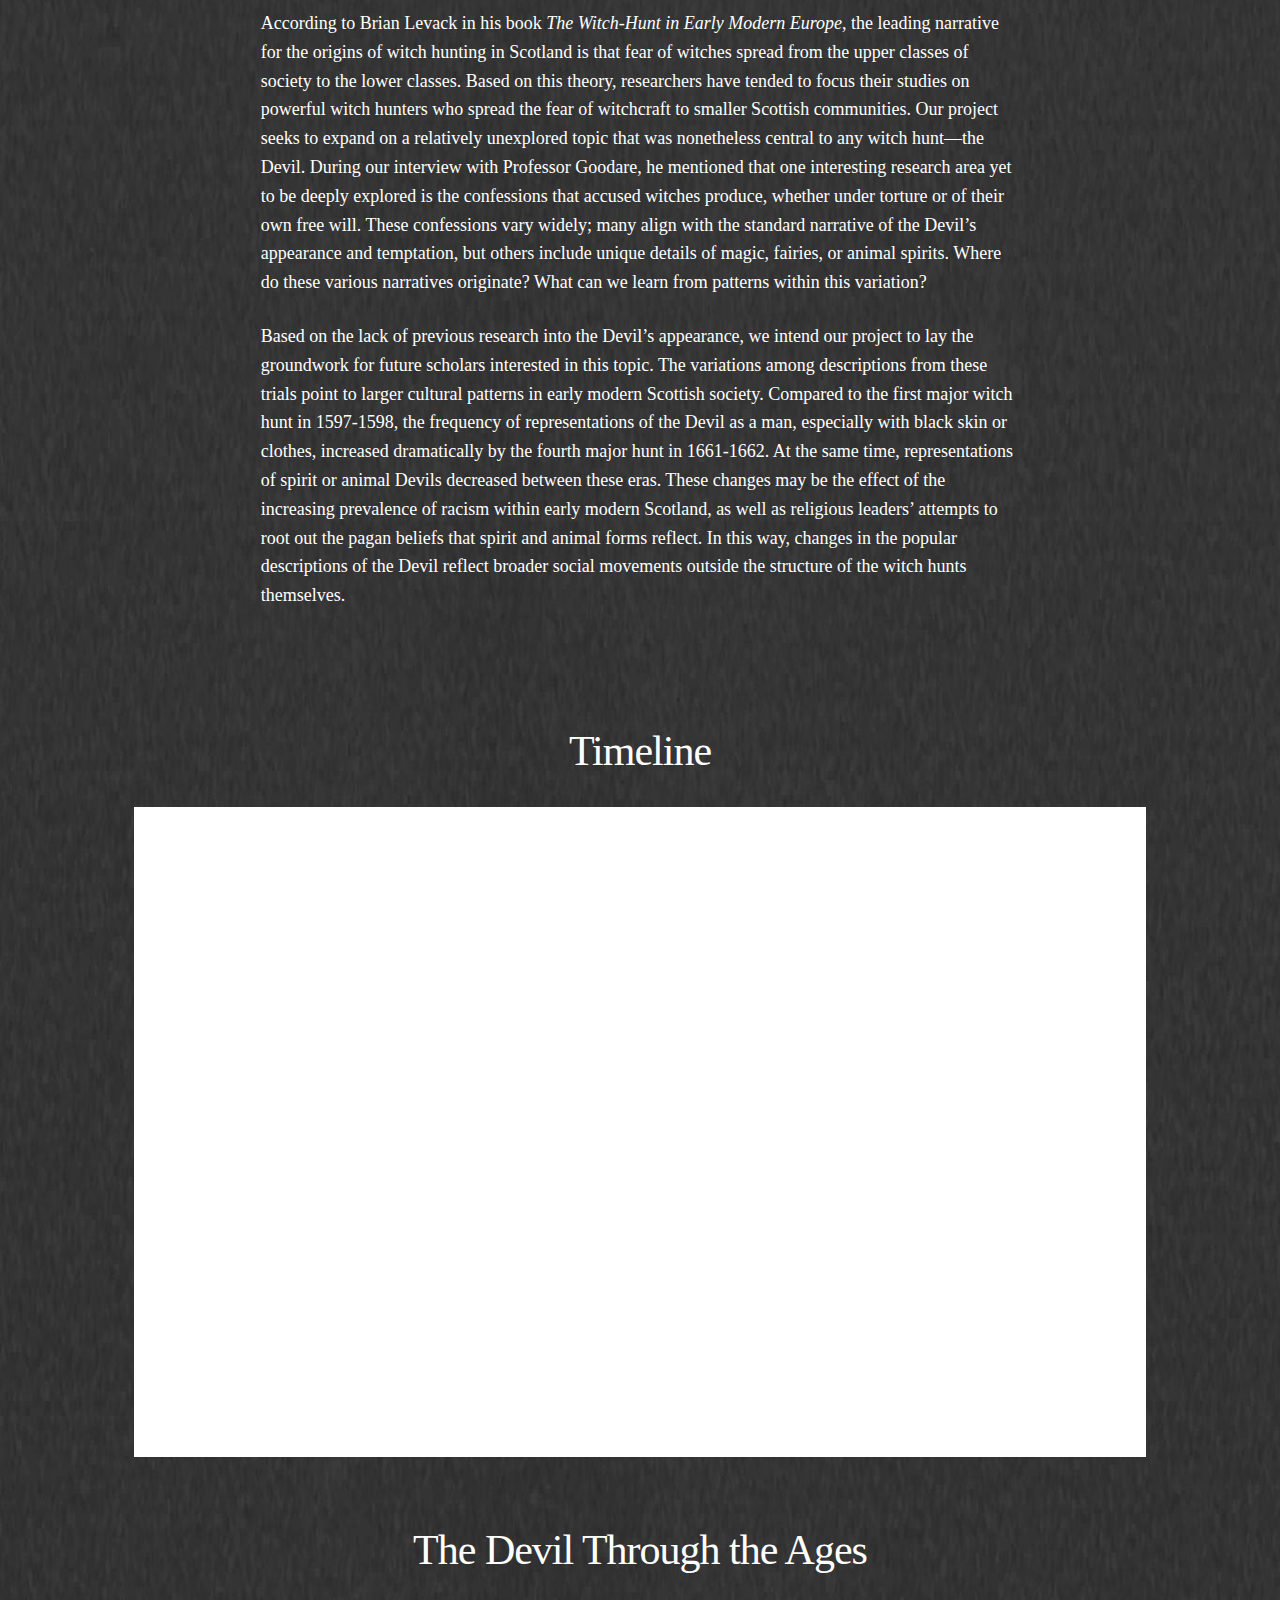
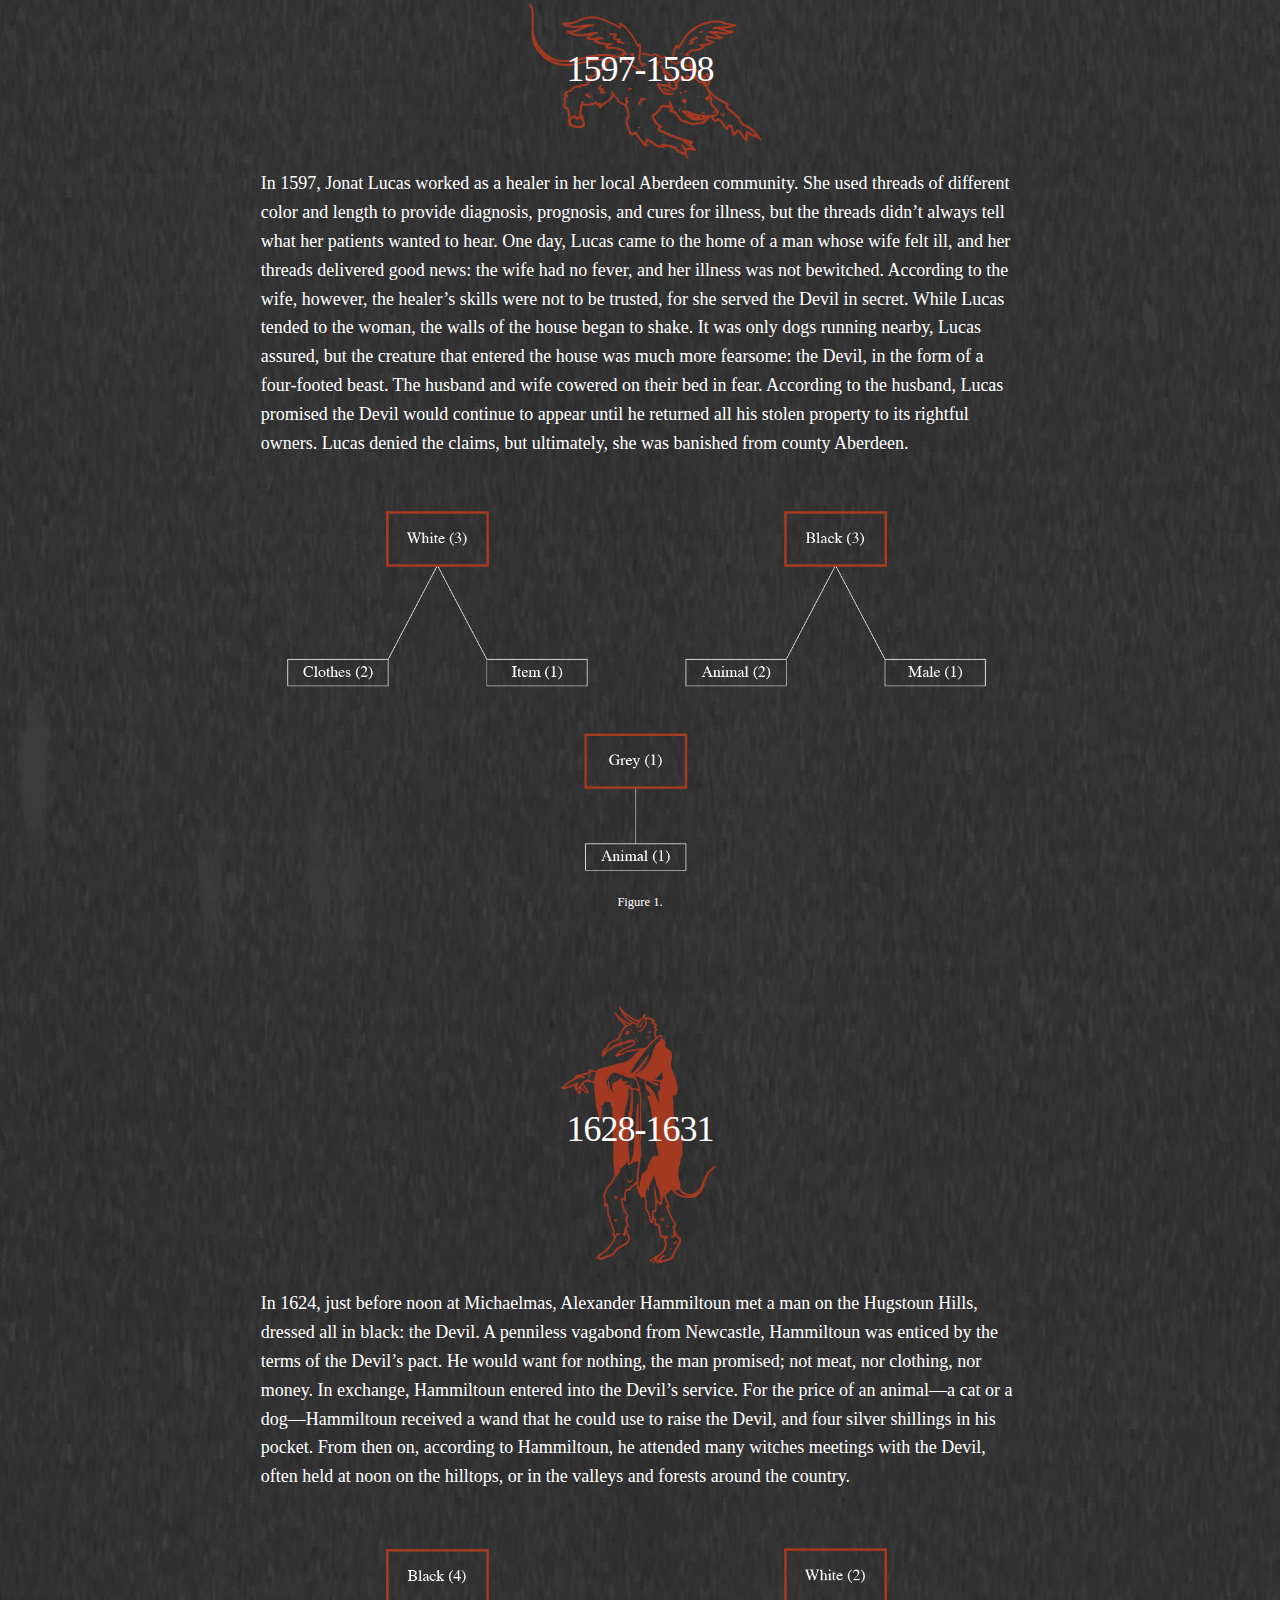
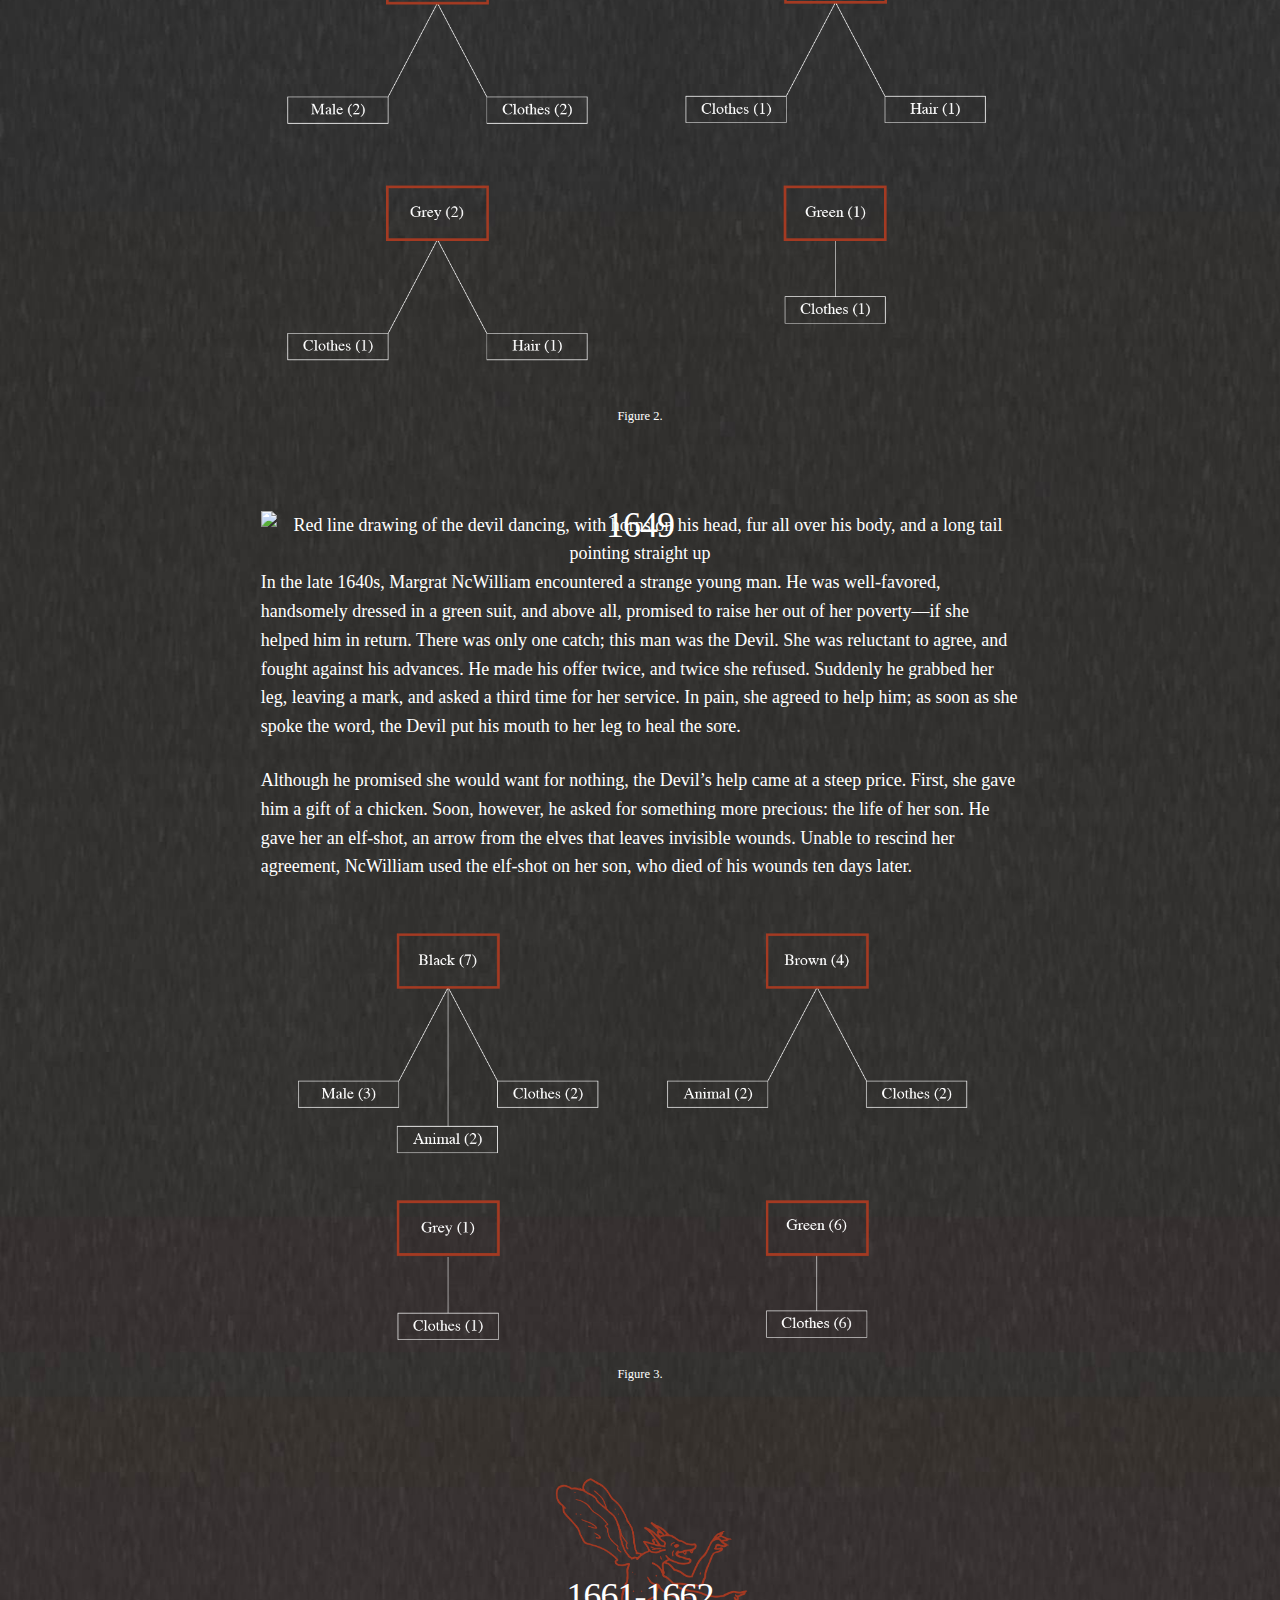
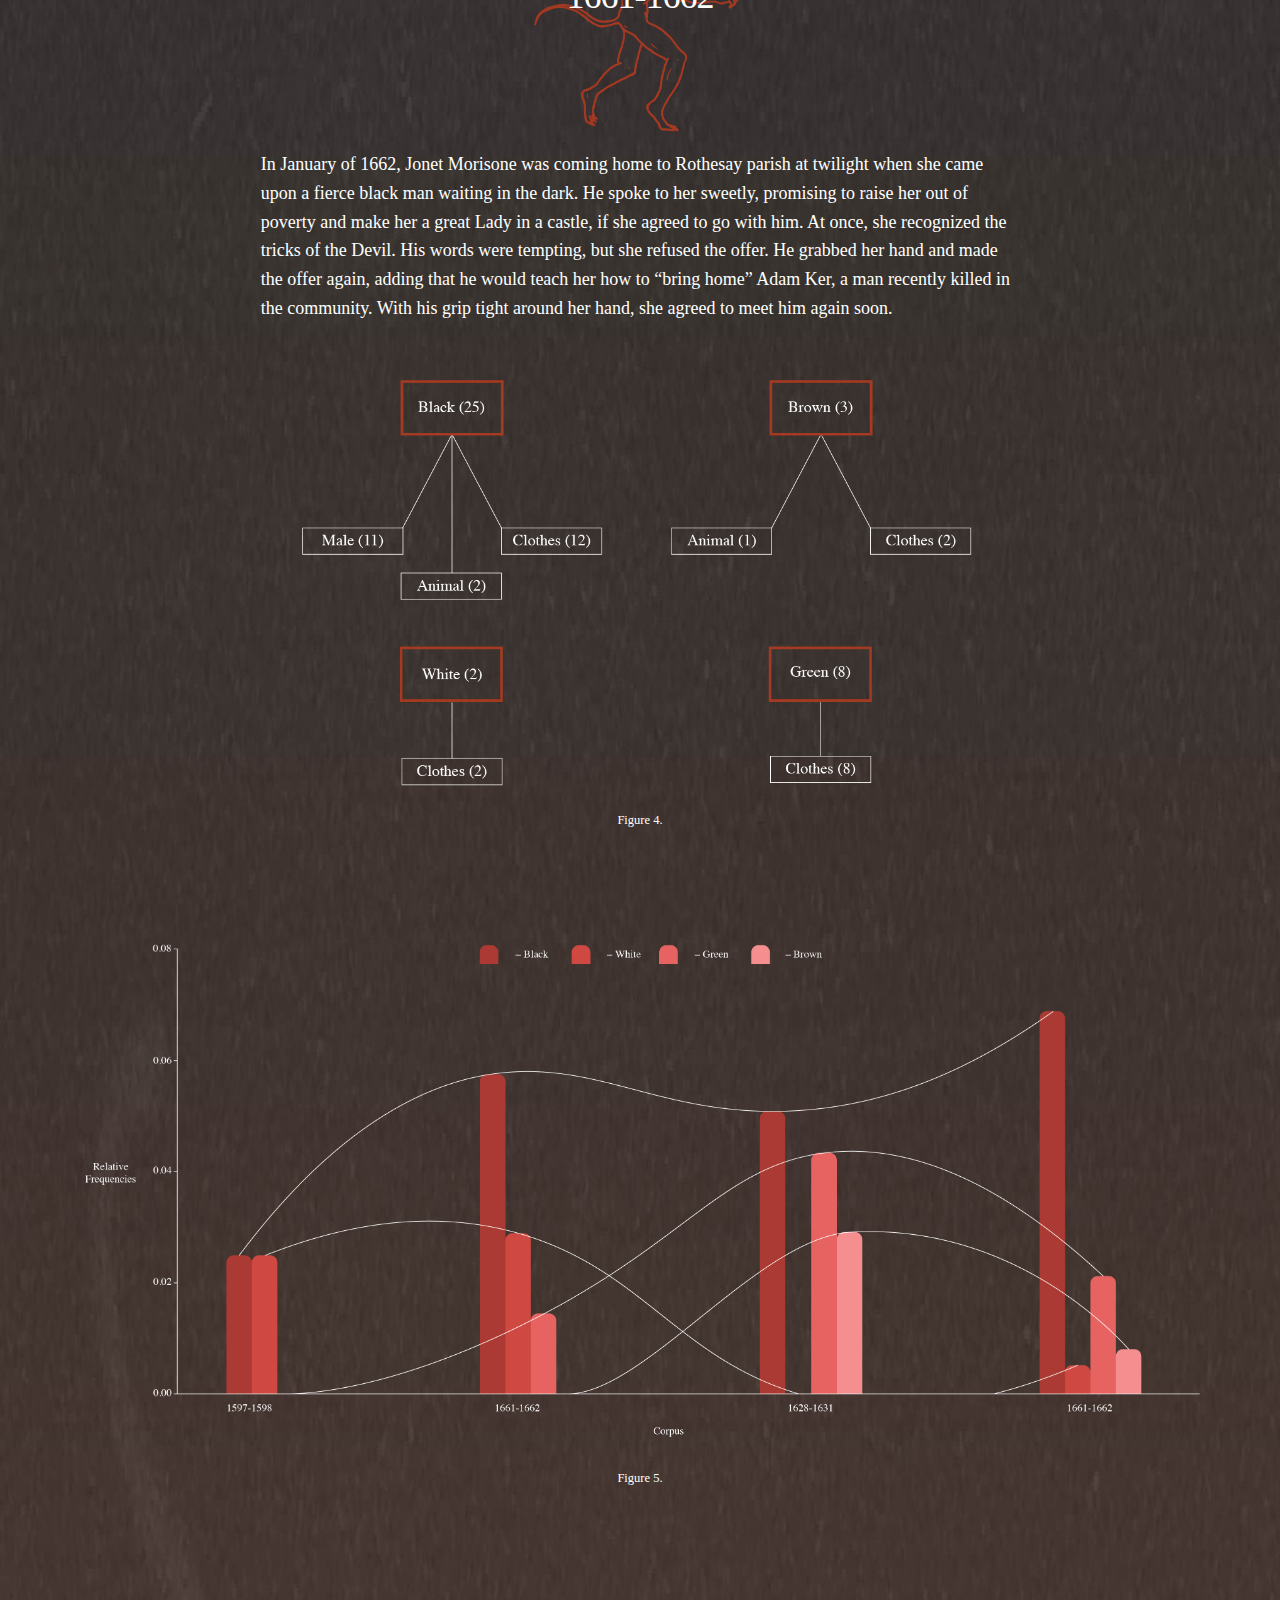
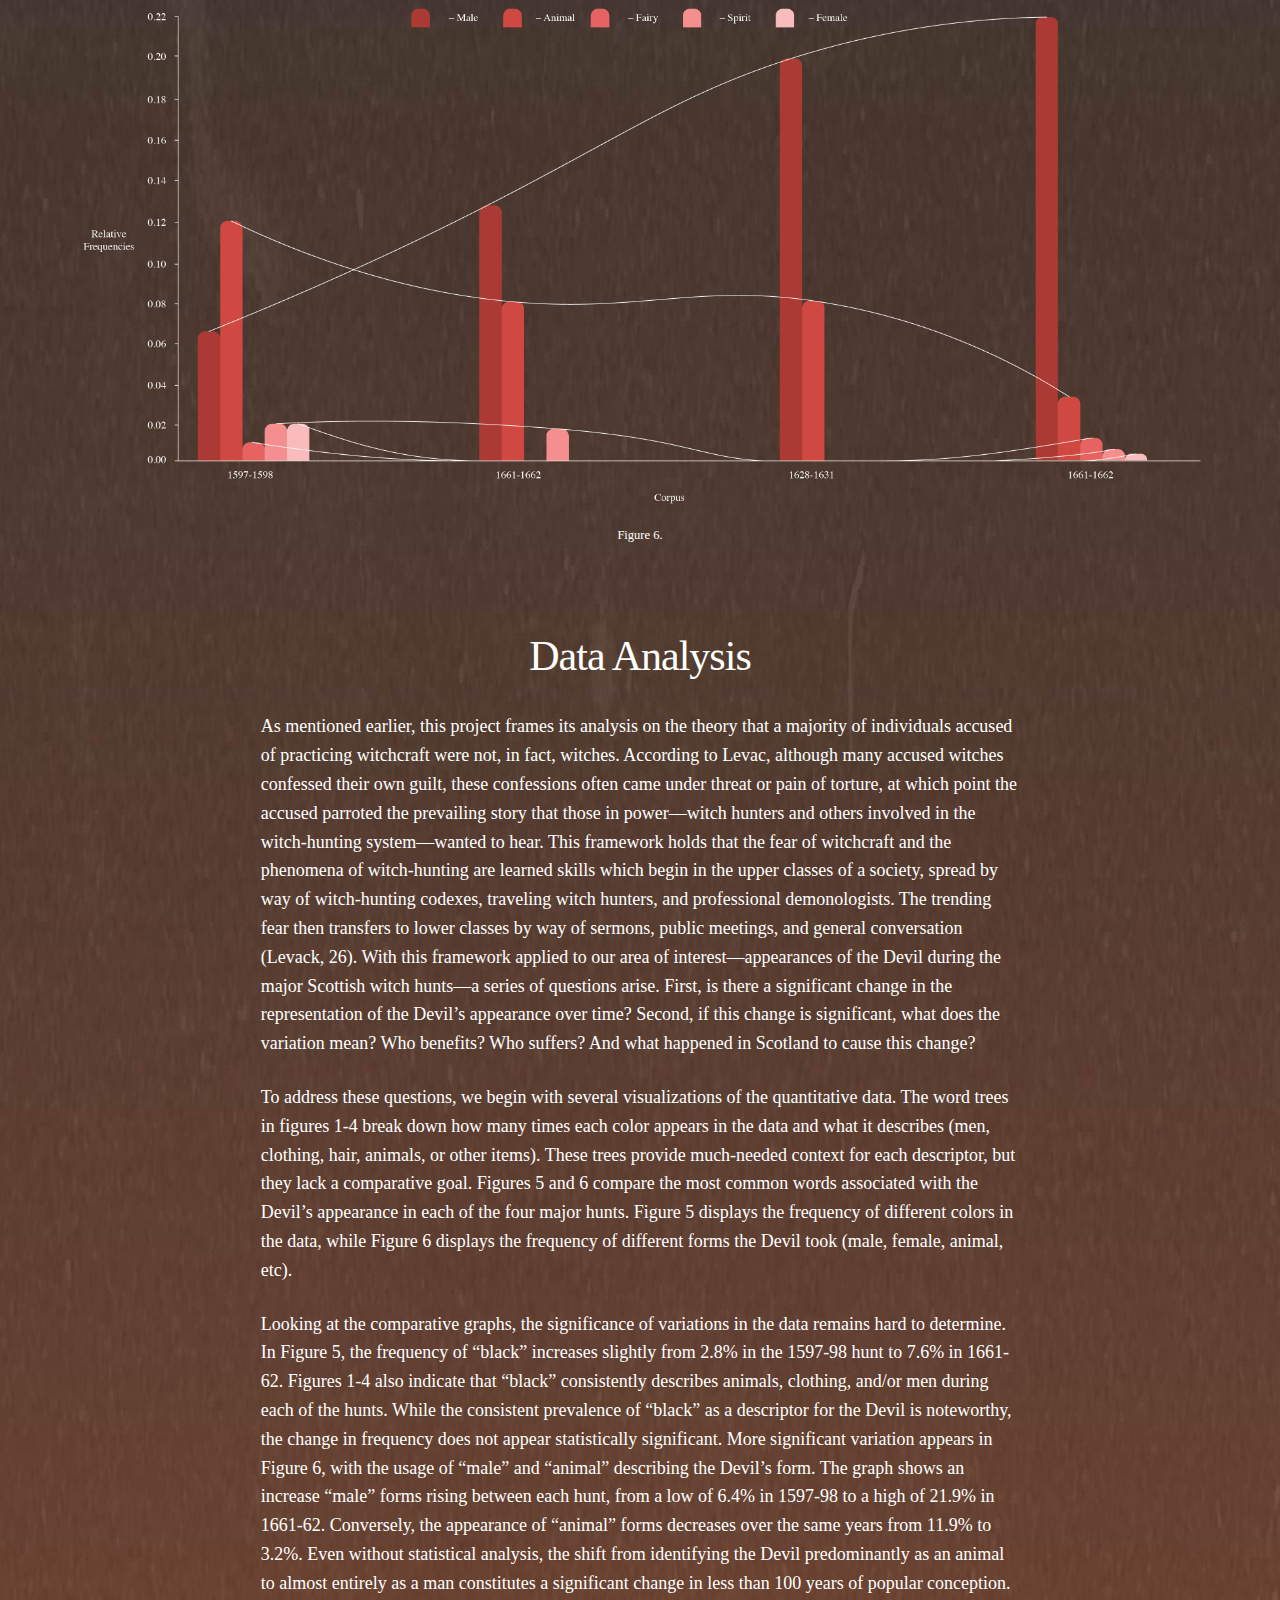
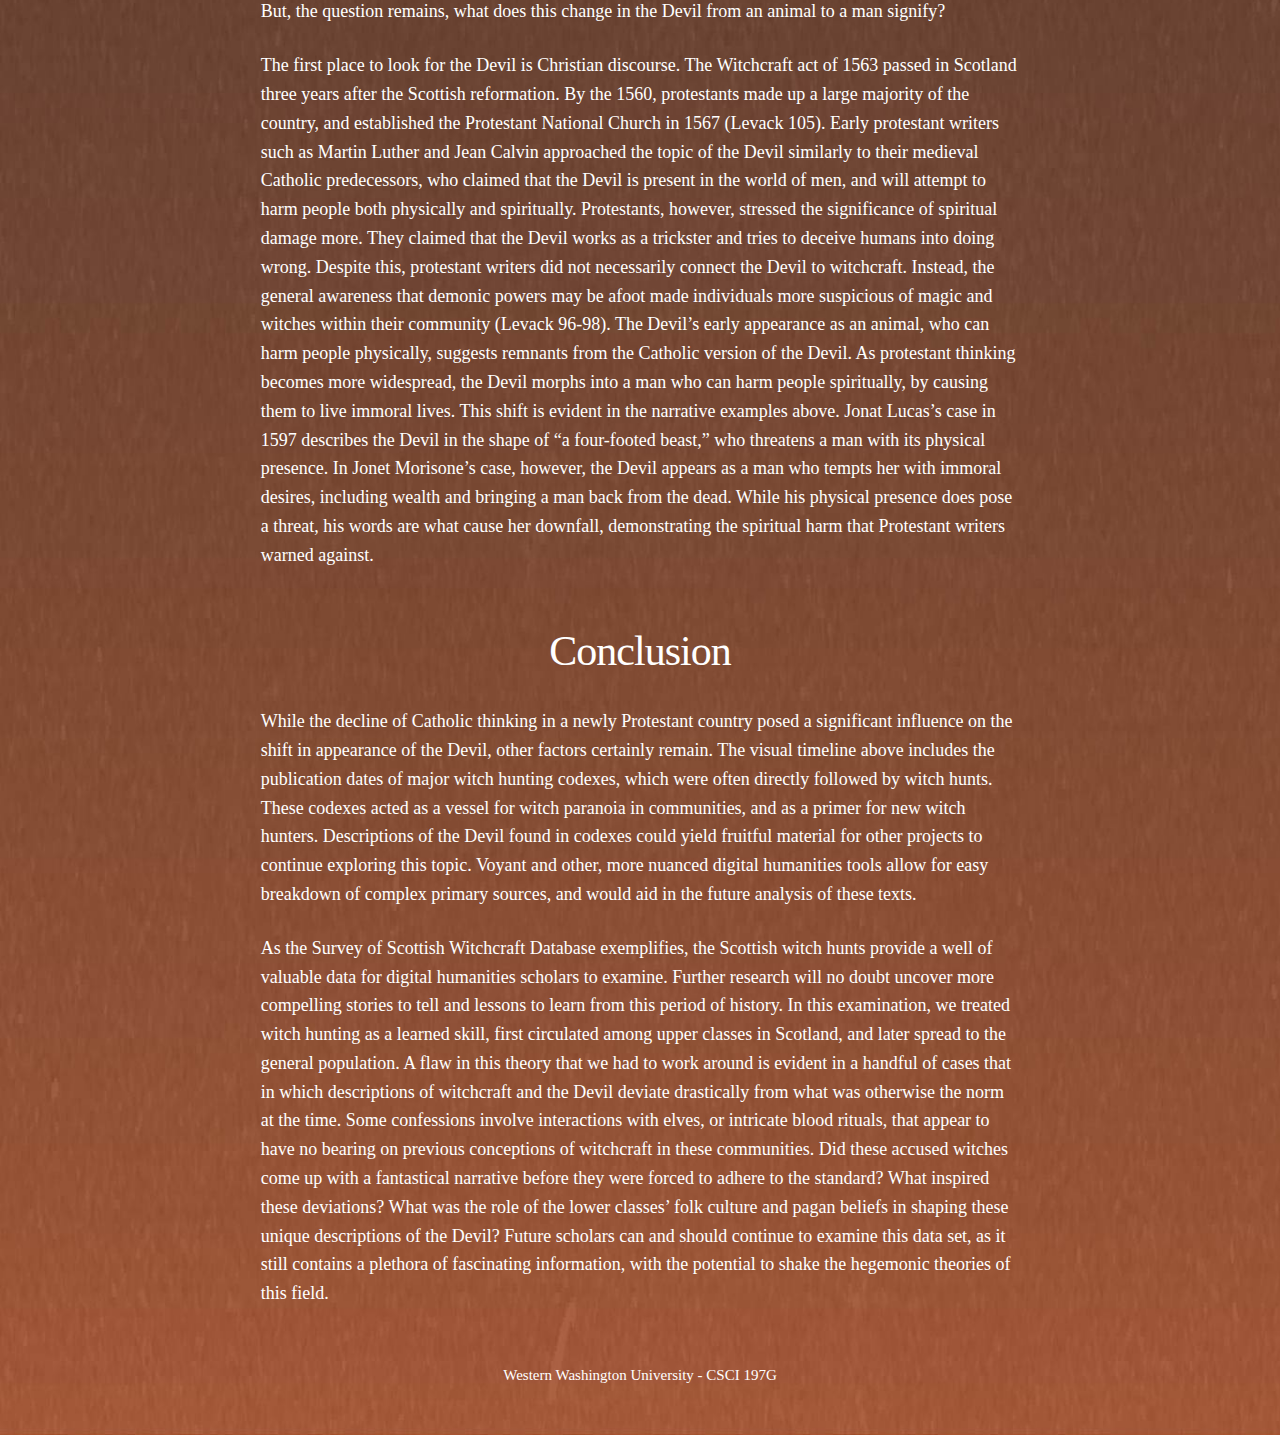
==== commit 1679e841: "Update index.html" ====
--- a/index.html
+++ b/index.html
@@ -220,7 +220,7 @@
         <div id="analysis" class="twelve columns center" style="padding-bottom: 30px;">
             <h2 style="padding-bottom: 10px;">Data Analysis</h2>
             <div class="row cont type">
-                <p>As mentioned earlier, this project frames its analysis on the theory that a majority of individuals accused of practicing witchcraft were not, in fact, witches. According to Levac [?], although many accused witches confessed their own guilt, these confessions often came under threat or pain of torture, at which point the accused parroted the prevailing story that those in power—witch hunters and others involved in the witch-hunting system—wanted to hear. This framework holds that the fear of witchcraft and the phenomena of witch-hunting are learned skills which begin in the upper classes of a society, spread by way of witch-hunting codexes, traveling witch hunters, and professional demonologists. The trending fear then transfers to lower classes by way of sermons, public meetings, and general conversation (Levack, 26). With this framework applied to our area of interest—appearances of the Devil during the major Scottish witch hunts—a series of questions arise. First, is there a significant change in the representation of the Devil’s appearance over time? Second, if this change is significant, what does the variation mean? Who benefits? Who suffers? And what happened in Scotland to cause this change? </p>
+                <p>As mentioned earlier, this project frames its analysis on the theory that a majority of individuals accused of practicing witchcraft were not, in fact, witches. According to Levac, although many accused witches confessed their own guilt, these confessions often came under threat or pain of torture, at which point the accused parroted the prevailing story that those in power—witch hunters and others involved in the witch-hunting system—wanted to hear. This framework holds that the fear of witchcraft and the phenomena of witch-hunting are learned skills which begin in the upper classes of a society, spread by way of witch-hunting codexes, traveling witch hunters, and professional demonologists. The trending fear then transfers to lower classes by way of sermons, public meetings, and general conversation (Levack, 26). With this framework applied to our area of interest—appearances of the Devil during the major Scottish witch hunts—a series of questions arise. First, is there a significant change in the representation of the Devil’s appearance over time? Second, if this change is significant, what does the variation mean? Who benefits? Who suffers? And what happened in Scotland to cause this change? </p>
                 <p>To address these questions, we begin with several visualizations of the quantitative data. The word trees in figures 1-4 break down how many times each color appears in the data and what it describes (men, clothing, hair, animals, or other items). These trees provide much-needed context for each descriptor, but they lack a comparative goal. Figures 5 and 6 compare the most common words associated with the Devil’s appearance in each of the four major hunts. Figure 5 displays the frequency of different colors in the data, while Figure 6 displays the frequency of different forms the Devil took (male, female, animal, etc). </p>
                 <p>Looking at the comparative graphs, the significance of variations in the data remains hard to determine. In Figure 5, the frequency of “black” increases slightly from 2.8% in the 1597-98 hunt to 7.6% in 1661-62. Figures 1-4 also indicate that “black” consistently describes animals, clothing, and/or men during each of the hunts. While the consistent prevalence of “black” as a descriptor for the Devil is noteworthy, the change in frequency does not appear statistically significant. More significant variation appears in Figure 6, with the usage of “male” and “animal” describing the Devil’s form. The graph shows an increase “male” forms rising between each hunt, from a low of 6.4% in 1597-98 to a high of 21.9% in 1661-62. Conversely, the appearance of “animal” forms decreases over the same years from 11.9% to 3.2%. Even without statistical analysis, the shift from identifying the Devil predominantly as an animal to almost entirely as a man constitutes a significant change in less than 100 years of popular conception. But, the question remains, what does this change in the Devil from an animal to a man signify? </p>
                 <p>The first place to look for the Devil is Christian discourse. The Witchcraft act of 1563 passed in Scotland three years after the Scottish reformation. By the 1560, protestants made up a large majority of the country, and established the Protestant National Church in 1567 (Levack 105). Early protestant writers such as Martin Luther and Jean Calvin approached the topic of the Devil similarly to their medieval Catholic predecessors, who claimed that the Devil is present in the world of men, and will attempt to harm people both physically and spiritually. Protestants, however, stressed the significance of spiritual damage more. They claimed that the Devil works as a trickster and tries to deceive humans into doing wrong. Despite this, protestant writers did not necessarily connect the Devil to witchcraft. Instead, the general awareness that demonic powers may be afoot made individuals more suspicious of magic and witches within their community (Levack 96-98). The Devil’s early appearance as an animal, who can harm people physically, suggests remnants from the Catholic version of the Devil. As protestant thinking becomes more widespread, the Devil morphs into a man who can harm people spiritually, by causing them to live immoral lives. This shift is evident in the narrative examples above. Jonat Lucas’s case in 1597 describes the Devil in the shape of “a four-footed beast,” who threatens a man with its physical presence. In Jonet Morisone’s case, however, the Devil appears as a man who tempts her with immoral desires, including wealth and bringing a man back from the dead. While his physical presence does pose a threat, his words are what cause her downfall, demonstrating the spiritual harm that Protestant writers warned against. </p>
